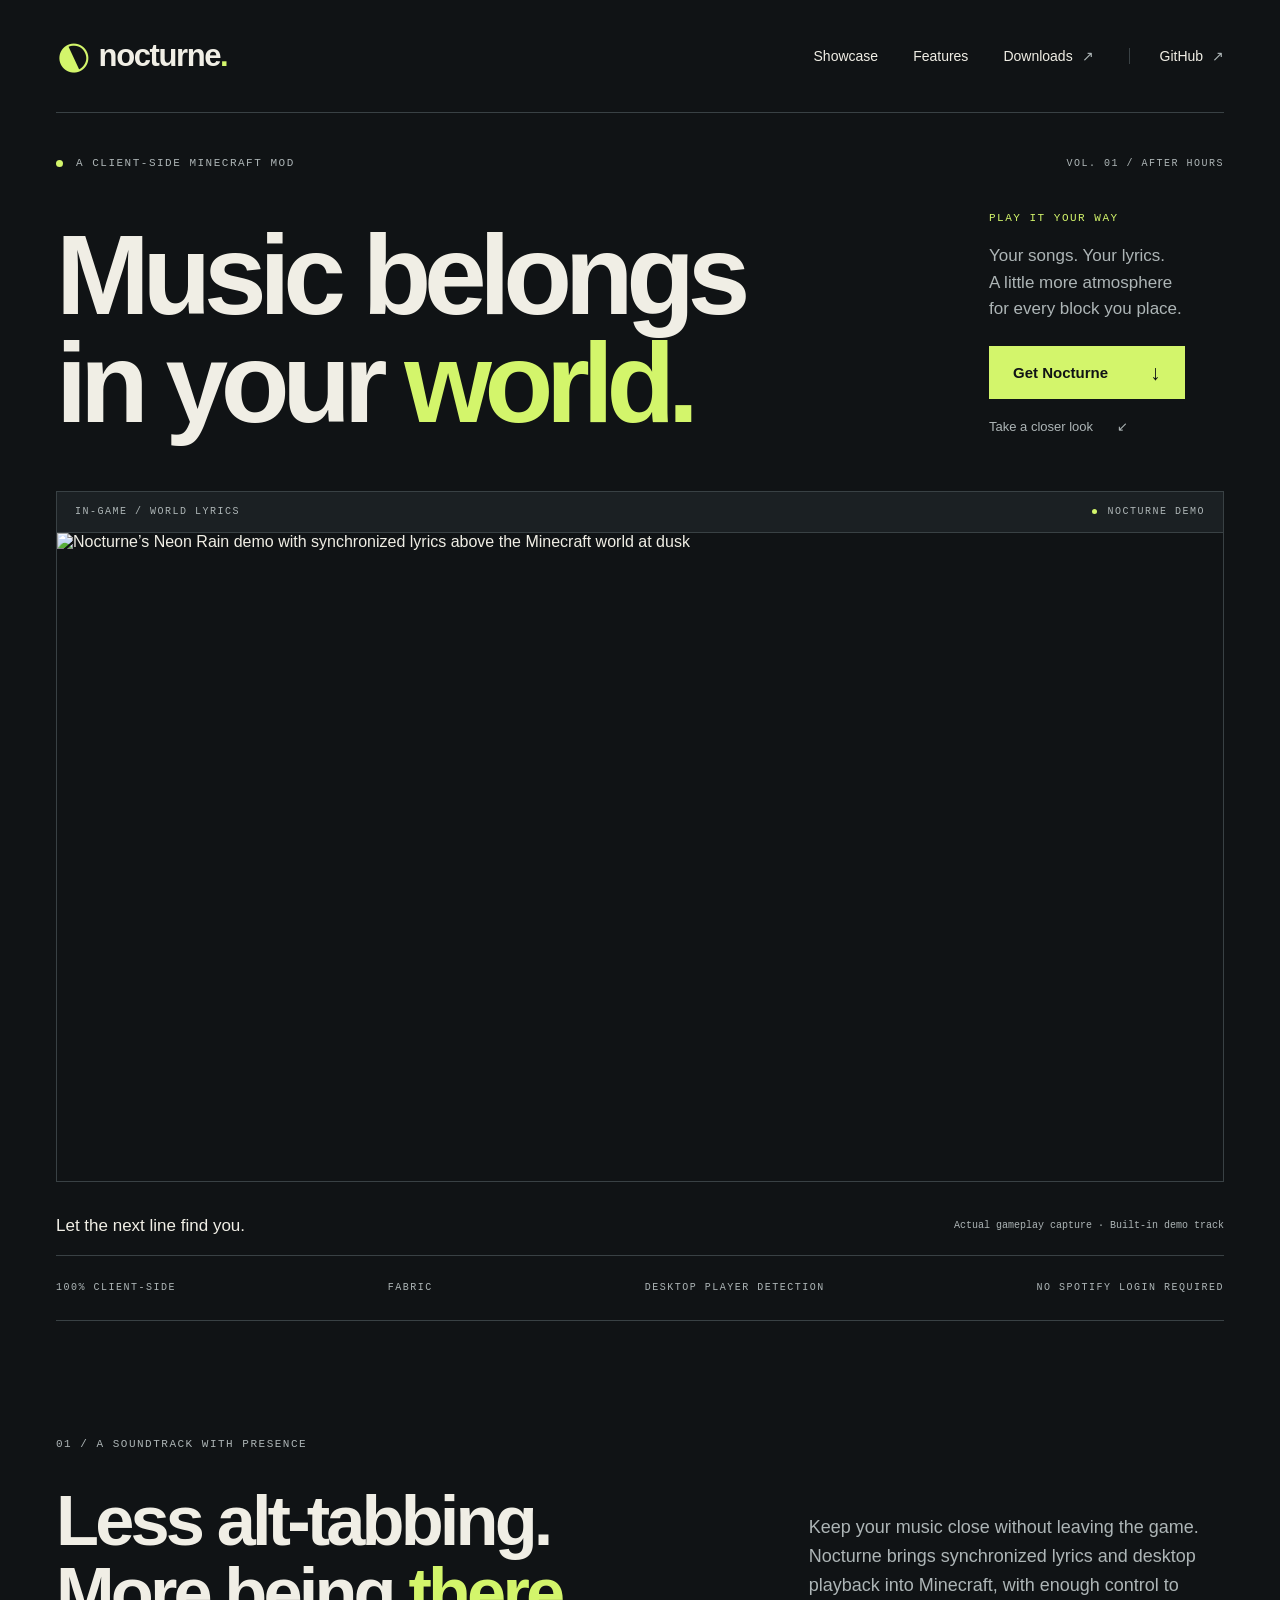
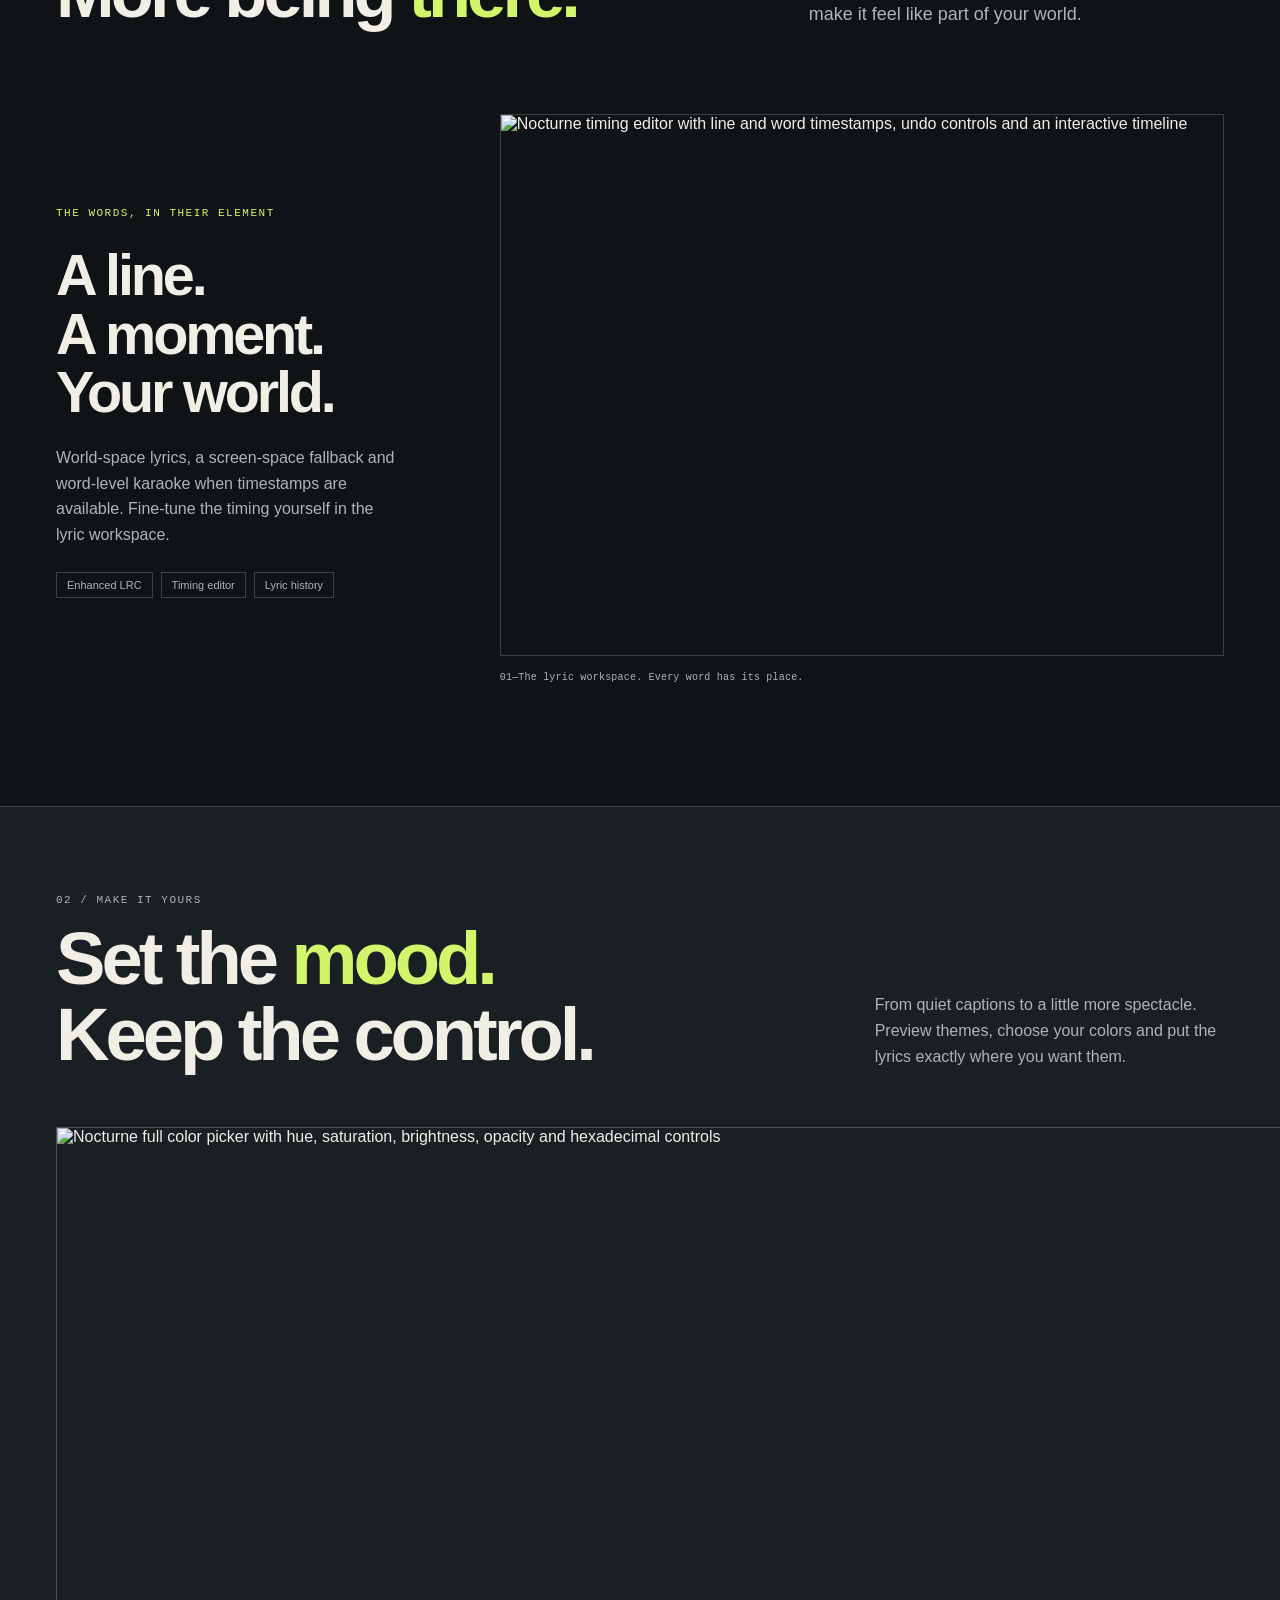
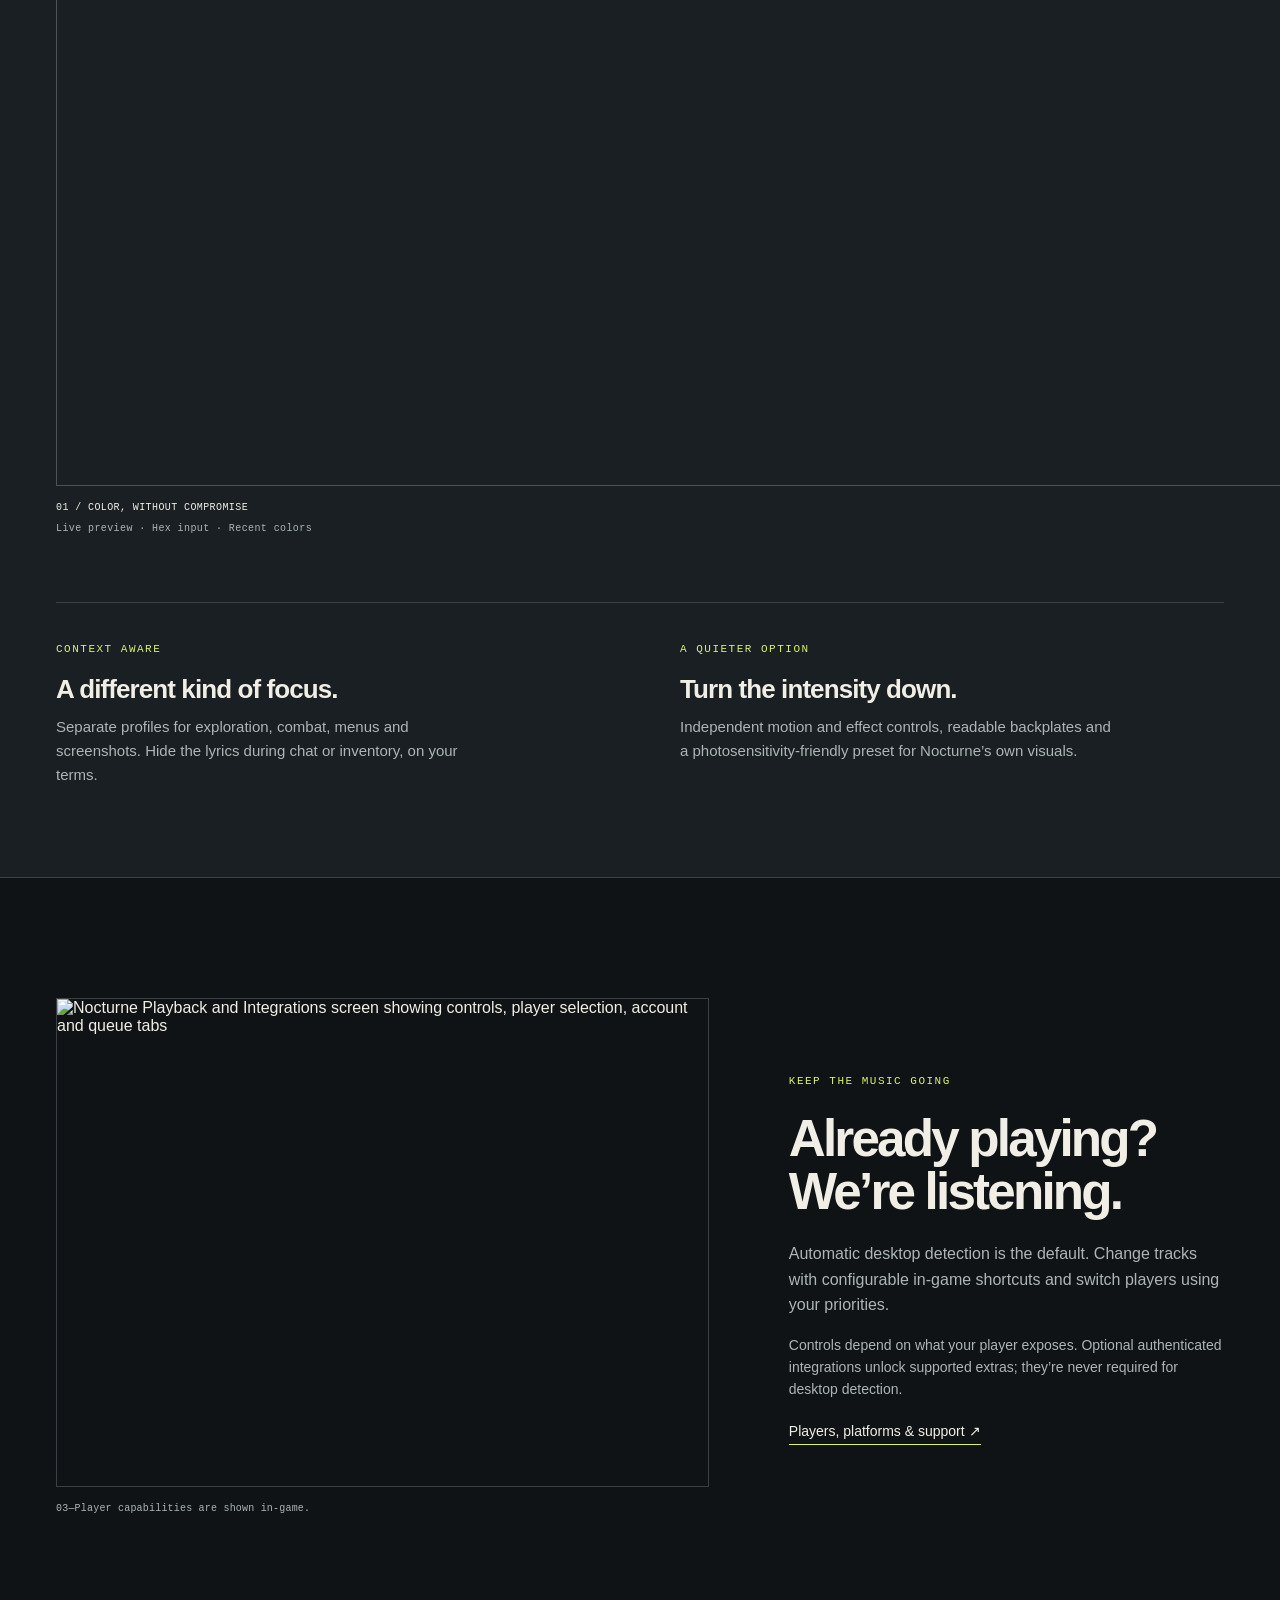
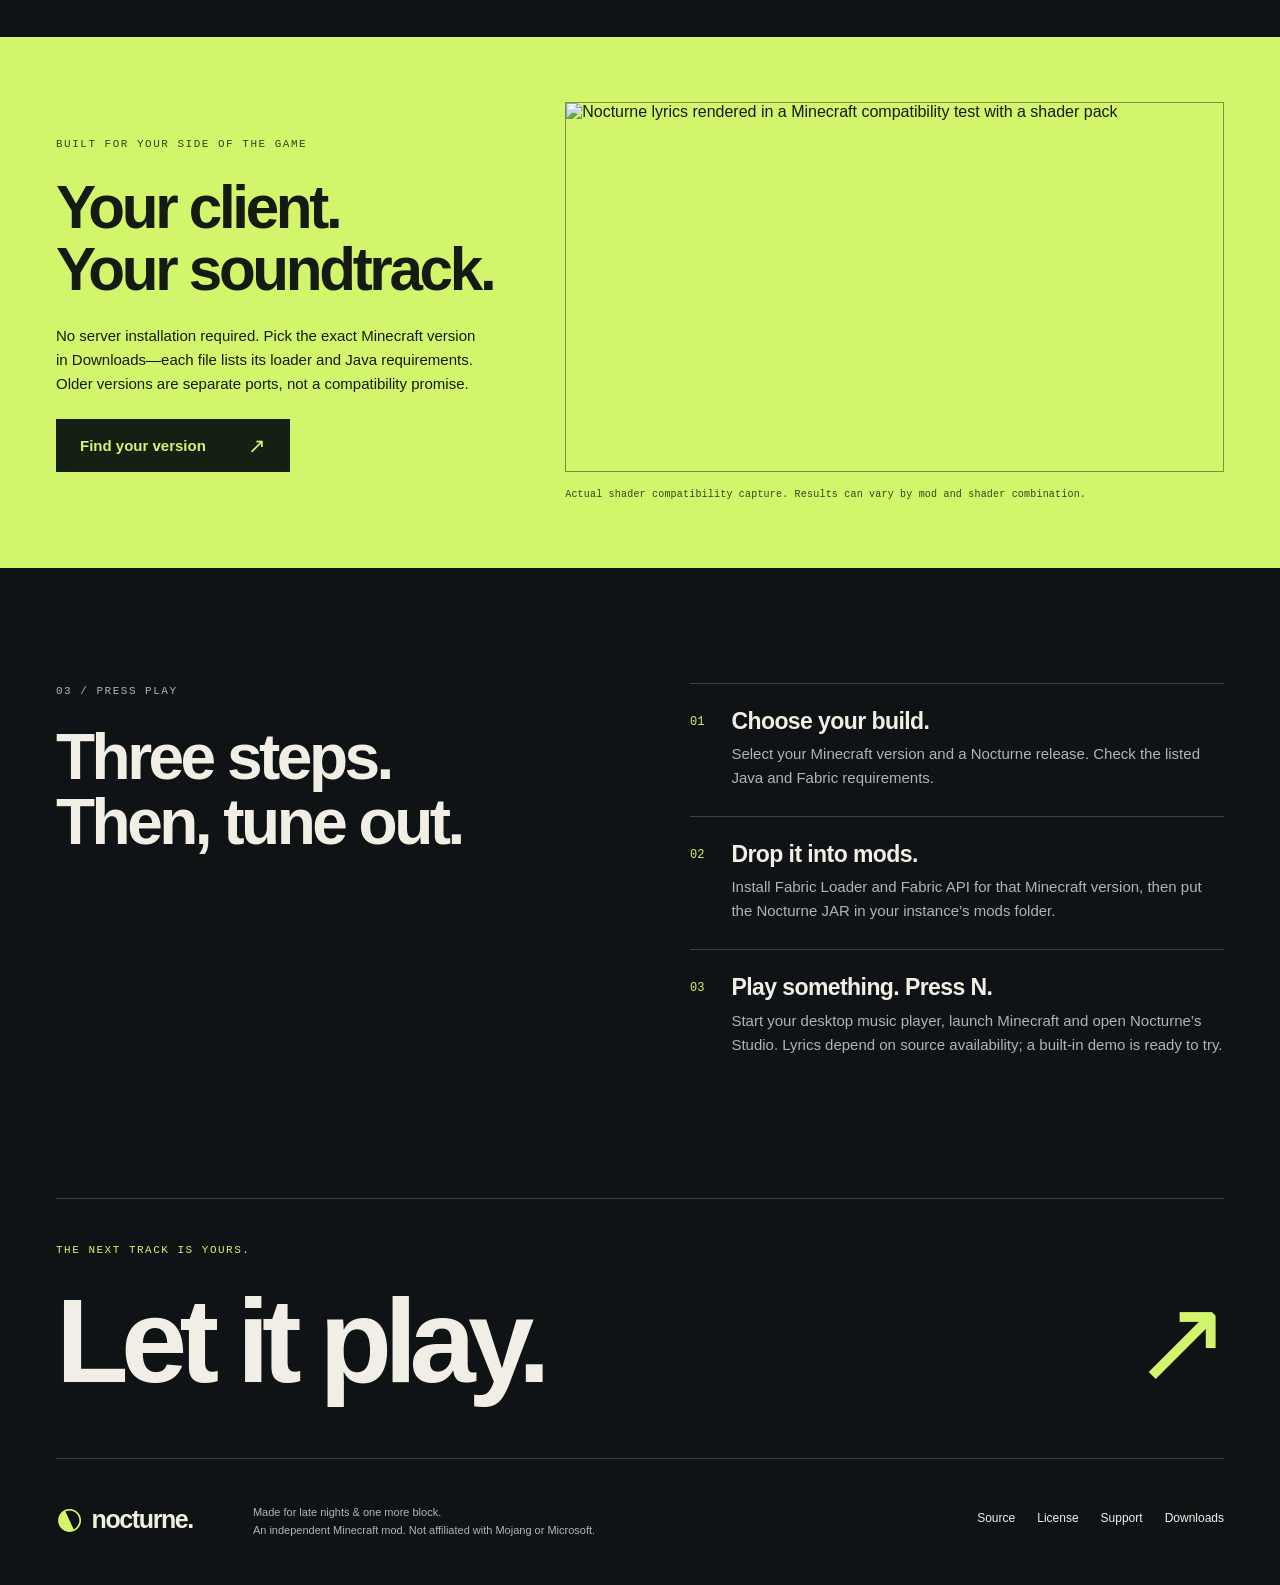
==== site/index.html @ 2da59787 "Add screenshot showcase and verified version downloads on GitHub Pages" ====
<!doctype html>
<html lang="en">
<head>
  <meta charset="utf-8"><meta name="viewport" content="width=device-width, initial-scale=1">
  <title>Nocturne — Music belongs in your world</title>
  <meta name="description" content="Your music, inside Minecraft. Nocturne is a client-side Fabric mod with synchronized lyrics, desktop playback controls and a Studio to make it yours.">
  <meta name="theme-color" content="#101315"><meta property="og:title" content="Nocturne — Music belongs in your world"><meta property="og:description" content="Synchronized lyrics. Desktop playback. Your world, your soundtrack."><meta property="og:type" content="website"><meta property="og:image" content="https://truwty.github.io/nocturne/assets/world.png">
  <link rel="icon" href="assets/icon.png"><link rel="stylesheet" href="style.css">
</head>
<body>
<a class="skip" href="#main">Skip to content</a>
<header class="header wrap">
  <a class="brand" href="./" aria-label="Nocturne home"><span class="brand-mark" aria-hidden="true">◐</span> nocturne<span class="brand-dot">.</span></a>
  <nav aria-label="Main navigation"><a href="#showcase">Showcase</a><a href="#features">Features</a><a href="downloads.html">Downloads <span aria-hidden="true">↗</span></a><a class="source-link" href="https://github.com/Truwty/nocturne">GitHub <span aria-hidden="true">↗</span></a></nav>
</header>
<main id="main">
  <section class="hero wrap" aria-labelledby="hero-title">
    <div class="eyebrow"><span class="status-dot"></span> A CLIENT-SIDE MINECRAFT MOD <span class="index-number">VOL. 01 / AFTER HOURS</span></div>
    <div class="hero-heading"><h1 id="hero-title">Music belongs<br>in your <em>world.</em></h1><div class="hero-aside"><span class="tiny-label">PLAY IT YOUR WAY</span><p>Your songs. Your lyrics. <br>A little more atmosphere<br>for every block you place.</p><a class="button" href="downloads.html">Get Nocturne <span aria-hidden="true">↓</span></a><a class="quiet-link" href="#showcase">Take a closer look <span aria-hidden="true">↙</span></a></div></div>
    <figure class="hero-visual" id="showcase"><div class="image-topline"><span>IN-GAME / WORLD LYRICS</span><span><span class="status-dot"></span> NOCTURNE DEMO</span></div><img src="assets/world.png" width="854" height="478" alt="Nocturne’s Neon Rain demo with synchronized lyrics above the Minecraft world at dusk" fetchpriority="high"><figcaption><span>Let the next line find you.</span><span>Actual gameplay capture · Built-in demo track</span></figcaption></figure>
    <div class="spec-strip"><span>100% CLIENT-SIDE</span><span>FABRIC</span><span>DESKTOP PLAYER DETECTION</span><span>NO SPOTIFY LOGIN REQUIRED</span></div>
  </section>
  <section class="intro wrap" id="features"><p class="eyebrow">01 / A SOUNDTRACK WITH PRESENCE</p><h2>Less alt-tabbing. <br>More being <em>there.</em></h2><p class="intro-copy">Keep your music close without leaving the game. Nocturne brings synchronized lyrics and desktop playback into Minecraft, with enough control to make it feel like part of your world.</p></section>
  <section class="story wrap" aria-labelledby="lyric-title"><div class="story-copy"><span class="tiny-label">THE WORDS, IN THEIR ELEMENT</span><h3 id="lyric-title">A line. <br>A moment. <br>Your world.</h3><p>World-space lyrics, a screen-space fallback and word-level karaoke when timestamps are available. Fine-tune the timing yourself in the lyric workspace.</p><ul class="inline-tags"><li>Enhanced LRC</li><li>Timing editor</li><li>Lyric history</li></ul></div><figure class="story-image"><img src="assets/lyric-workspace.png" width="1280" height="958" loading="lazy" alt="Nocturne timing editor with line and word timestamps, undo controls and an interactive timeline"><figcaption>01—The lyric workspace. Every word has its place.</figcaption></figure></section>
  <section class="custom-section" aria-labelledby="custom-title"><div class="wrap"><div class="section-heading"><p class="eyebrow">02 / MAKE IT YOURS</p><h2 id="custom-title">Set the <em>mood.</em><br>Keep the control.</h2><p>From quiet captions to a little more spectacle. Preview themes, choose your colors and put the lyrics exactly where you want them.</p></div><div class="screenshot-pair"><figure><img src="assets/interface-picker.png" width="1280" height="958" loading="lazy" alt="Nocturne full color picker with hue, saturation, brightness, opacity and hexadecimal controls"><figcaption><span>01 / COLOR, WITHOUT COMPROMISE</span><span>Live preview · Hex input · Recent colors</span></figcaption></figure><figure class="offset-image"><img src="assets/placement-editor.png" width="854" height="478" loading="lazy" alt="Nocturne placement editor inside Minecraft with position and sizing controls"><figcaption><span>02 / FIND YOUR SPACE</span><span>Drag, align and save your layout</span></figcaption></figure></div><div class="detail-row"><article><span class="tiny-label">CONTEXT AWARE</span><h3>A different kind of focus.</h3><p>Separate profiles for exploration, combat, menus and screenshots. Hide the lyrics during chat or inventory, on your terms.</p></article><article><span class="tiny-label">A QUIETER OPTION</span><h3>Turn the intensity down.</h3><p>Independent motion and effect controls, readable backplates and a photosensitivity-friendly preset for Nocturne’s own visuals.</p></article></div></div></section>
  <section class="story playback-story wrap" aria-labelledby="playback-title"><figure class="story-image"><img src="assets/playback.png" width="1280" height="958" loading="lazy" alt="Nocturne Playback and Integrations screen showing controls, player selection, account and queue tabs"><figcaption>03—Player capabilities are shown in-game.</figcaption></figure><div class="story-copy"><span class="tiny-label">KEEP THE MUSIC GOING</span><h3 id="playback-title">Already playing? <br>We’re listening.</h3><p>Automatic desktop detection is the default. Change tracks with configurable in-game shortcuts and switch players using your priorities.</p><p class="muted">Controls depend on what your player exposes. Optional authenticated integrations unlock supported extras; they’re never required for desktop detection.</p><a class="text-link" href="https://github.com/Truwty/nocturne/blob/main/SUPPORT.md">Players, platforms & support <span aria-hidden="true">↗</span></a></div></section>
  <section class="compat wrap" aria-labelledby="compat-title"><div><span class="tiny-label">BUILT FOR YOUR SIDE OF THE GAME</span><h2 id="compat-title">Your client. <br>Your soundtrack.</h2><p>No server installation required. Pick the exact Minecraft version in Downloads—each file lists its loader and Java requirements. Older versions are separate ports, not a compatibility promise.</p><a class="button button-light" href="downloads.html">Find your version <span aria-hidden="true">↗</span></a></div><figure><img src="assets/compatibility-shaders.png" width="854" height="478" loading="lazy" alt="Nocturne lyrics rendered in a Minecraft compatibility test with a shader pack"><figcaption>Actual shader compatibility capture. Results can vary by mod and shader combination.</figcaption></figure></section>
  <section class="install wrap" aria-labelledby="install-title"><div class="install-heading"><span class="eyebrow">03 / PRESS PLAY</span><h2 id="install-title">Three steps. <br>Then, tune out.</h2></div><ol><li><span>01</span><div><h3>Choose your build.</h3><p>Select your Minecraft version and a Nocturne release. Check the listed Java and Fabric requirements.</p></div></li><li><span>02</span><div><h3>Drop it into mods.</h3><p>Install Fabric Loader and Fabric API for that Minecraft version, then put the Nocturne JAR in your instance’s mods folder.</p></div></li><li><span>03</span><div><h3>Play something. Press N.</h3><p>Start your desktop music player, launch Minecraft and open Nocturne’s Studio. Lyrics depend on source availability; a built-in demo is ready to try.</p></div></li></ol></section>
  <section class="closing wrap"><span class="tiny-label">THE NEXT TRACK IS YOURS.</span><a href="downloads.html">Let it play. <span aria-hidden="true">↗</span></a></section>
</main>
<footer class="footer wrap"><a class="brand" href="./"><span class="brand-mark" aria-hidden="true">◐</span> nocturne.</a><p>Made for late nights & one more block. <br>An independent Minecraft mod. Not affiliated with Mojang or Microsoft.</p><nav aria-label="Footer"><a href="https://github.com/Truwty/nocturne">Source</a><a href="https://github.com/Truwty/nocturne/blob/main/LICENSE">License</a><a href="https://github.com/Truwty/nocturne/blob/main/SUPPORT.md">Support</a><a href="downloads.html">Downloads</a></nav></footer>
</body></html>
---- site/style.css ----
@font-face{font-family:Hanken;src:url('assets/smooth.ttf') format('truetype');font-weight:400 500;font-display:swap}@font-face{font-family:Hanken;src:url('assets/smooth_bold.ttf') format('truetype');font-weight:600 900;font-display:swap}
:root{--ink:#101315;--surface:#1b2023;--cream:#f0eee5;--muted:#adb5b6;--line:#394144;--lime:#d3f56b;--blue:#a7baff;font-family:Hanken,'Segoe UI',sans-serif;color:var(--cream);background:var(--ink);font-synthesis:none;color-scheme:dark;scroll-behavior:smooth}*{box-sizing:border-box}body{margin:0}a{color:inherit;text-decoration:none}button,input,select{font:inherit}a,button,select,input,summary{touch-action:manipulation}a:focus-visible,button:focus-visible,select:focus-visible,input:focus-visible,summary:focus-visible{outline:3px solid var(--lime);outline-offset:5px}a:hover{color:var(--lime)}img{display:block;max-width:100%;height:auto}figure{margin:0}p{font-size:18px;line-height:1.6}h1,h2,h3,p{margin-top:0}h1,h2,h3{font-weight:700;line-height:1.02;letter-spacing:-.055em}em{font-style:normal;color:var(--lime)}.wrap{max-width:1440px;width:calc(100% - 112px);margin-inline:auto}.header{min-height:113px;display:flex;align-items:center;justify-content:space-between;border-bottom:1px solid var(--line);gap:28px}.brand{font-size:31px;font-weight:700;letter-spacing:-1.4px;display:inline-flex;align-items:center;gap:11px;white-space:nowrap}.brand-mark{color:var(--lime);font-size:38px;font-weight:400;line-height:1;transform:rotate(-25deg)}.brand-dot{color:var(--lime);margin-left:-11px}.header nav{display:flex;align-items:center;gap:35px;font-size:14px}.header nav span{margin-left:5px;color:var(--muted)}.header nav [aria-current]{color:var(--lime)}.source-link{padding-left:30px;border-left:1px solid var(--line)}.eyebrow,.tiny-label,.image-topline,.spec-strip,figcaption,.mini-badge,.release-badge{font-family:Consolas,'Courier New',monospace;font-size:11px;font-weight:400;line-height:1.6;letter-spacing:1.5px}.eyebrow{color:var(--muted);display:flex;align-items:center;gap:10px}.status-dot{display:inline-block;flex:none;width:7px;height:7px;border-radius:50%;background:var(--lime);margin-right:3px}.index-number{margin-left:auto;font-size:10px}.hero{padding-top:42px}.hero-heading{display:flex;align-items:flex-end;justify-content:space-between;gap:32px;margin:34px 0 54px}.hero h1{font-size:clamp(76px,8.8vw,136px);margin:0;letter-spacing:-.065em;line-height:.96}.hero-aside{min-width:235px;padding-bottom:3px}.tiny-label{color:var(--lime)}.hero-aside p{font-size:17px;line-height:1.55;color:var(--muted);margin:16px 0 24px}.button{display:inline-flex;align-items:center;justify-content:space-between;gap:42px;min-height:53px;padding:15px 23px;background:var(--lime);color:var(--ink);font-size:15px;font-weight:700;border:1px solid var(--lime);transition:background .18s,transform .18s}.button:hover{color:var(--ink);background:#e1ff91;transform:translateY(-2px)}.button:active{transform:translateY(0)}.button span{font-size:21px;line-height:1}.quiet-link{display:block;font-size:13px;margin-top:20px;color:var(--muted)}.quiet-link span{margin-left:20px}.hero-visual{scroll-margin-top:25px}.image-topline{display:flex;align-items:center;justify-content:space-between;padding:12px 18px;border:1px solid var(--line);border-bottom:0;color:var(--muted);background:var(--surface);font-size:10px}.image-topline .status-dot{height:5px;width:5px}.hero-visual img{width:100%;max-height:650px;object-fit:cover;object-position:50% 38%;border:1px solid var(--line);image-rendering:auto}.hero-visual figcaption{display:flex;justify-content:space-between;align-items:center;gap:18px;letter-spacing:0;padding:16px 0;color:var(--muted)}.hero-visual figcaption span:first-child{font-family:Hanken,sans-serif;font-size:17px;color:var(--cream)}.spec-strip{border-block:1px solid var(--line);display:flex;justify-content:space-between;gap:20px;padding:24px 0;color:var(--muted);font-size:10px}.intro{padding-block:115px 85px;display:grid;grid-template-columns:1.1fr .7fr;gap:20px 100px}.intro .eyebrow{grid-column:1/-1}.intro h2{font-size:clamp(48px,5.5vw,76px);margin-bottom:0}.intro-copy{color:var(--muted);align-self:end;max-width:400px;margin:0}.story{display:grid;grid-template-columns:.65fr 1.35fr;gap:95px;align-items:center;margin-bottom:120px}.story-copy h3{font-size:clamp(38px,4.5vw,60px);margin:23px 0}.story-copy p{font-size:16px;color:var(--muted)}.story-image img{width:100%;border:1px solid var(--line)}figcaption{letter-spacing:.2px;font-size:10px;color:var(--muted);margin-top:14px}.inline-tags{display:flex;flex-wrap:wrap;gap:8px;list-style:none;padding:0;margin:24px 0 0}.inline-tags li{font-size:11px;border:1px solid var(--line);padding:6px 10px;color:var(--muted)}.custom-section{background:#191f22;padding:85px 0 90px;border-block:1px solid var(--line)}.section-heading{display:grid;grid-template-columns:1.2fr .6fr;column-gap:120px;align-items:end}.section-heading .eyebrow{grid-column:1/-1}.section-heading h2{font-size:clamp(48px,5.8vw,80px);margin-bottom:0}.section-heading>p:last-child{color:var(--muted);font-size:16px;margin-bottom:3px}.screenshot-pair{display:grid;grid-template-columns:1.15fr .85fr;gap:32px;margin-top:55px;align-items:start}.screenshot-pair img{border:1px solid #4a5357}.screenshot-pair .offset-image{margin-top:105px}.screenshot-pair figcaption{display:flex;flex-direction:column;gap:5px;letter-spacing:.4px}.screenshot-pair figcaption span:first-child{color:var(--cream);font-size:10px}.detail-row{margin-top:65px;padding-top:35px;border-top:1px solid var(--line);display:grid;grid-template-columns:1fr 1fr;gap:80px}.detail-row h3{font-size:26px;letter-spacing:-.035em;margin:18px 0 12px}.detail-row p{font-size:15px;color:var(--muted);max-width:440px;margin-bottom:0}.playback-story{padding-top:120px;grid-template-columns:1.2fr .8fr;gap:80px}.playback-story h3{font-size:clamp(36px,4vw,56px)}.text-link{display:inline-block;font-size:14px;border-bottom:1px solid var(--lime);padding-bottom:5px;margin-top:8px}.muted{color:var(--muted)}.story-copy p.muted{font-size:14px}.compat{display:grid;grid-template-columns:.8fr 1.2fr;gap:70px;align-items:center;background:#d3f56b;color:#151b12;width:100%;max-width:none;padding:65px max(56px,calc((100vw - 1328px)/2))}.compat .tiny-label{color:#35441e}.compat h2{font-size:clamp(42px,4.7vw,66px);margin:24px 0}.compat p{font-size:15px;max-width:430px}.button-light{background:#152015;border-color:#152015;color:var(--lime);margin-top:8px}.button-light:hover{background:#253a20;color:var(--cream)}.compat figure{min-width:0}.compat img{border:1px solid #7b9046;width:100%}.compat figcaption{color:#35441e;line-height:1.7}.install{display:grid;grid-template-columns:1fr 1fr;gap:100px;padding-block:115px}.install h2{font-size:clamp(46px,5vw,68px);margin-top:25px}.install ol{list-style:none;padding:0;margin:0}.install li{display:flex;gap:27px;border-top:1px solid var(--line);padding:26px 0}.install li>span{font:12px Consolas,monospace;color:var(--lime);padding-top:5px}.install h3{font-size:23px;letter-spacing:-.025em;margin-bottom:9px}.install li p{font-size:15px;color:var(--muted);margin-bottom:0}.closing{border-block:1px solid var(--line);padding-block:40px 46px}.closing>a{display:flex;justify-content:space-between;align-items:center;font-size:clamp(58px,9.3vw,130px);font-weight:700;letter-spacing:-.065em;line-height:1.2;margin-top:10px}.closing>a span{color:var(--lime);font-weight:400}.footer{padding-block:45px;display:flex;align-items:flex-start;gap:60px}.footer .brand{font-size:25px}.footer .brand-mark{font-size:30px}.footer p{font-size:11px;color:var(--muted);margin:0}.footer nav{display:flex;flex-wrap:wrap;gap:22px;font-size:12px;margin-left:auto;padding-top:7px}.skip{position:fixed;left:20px;top:-100px;z-index:10;padding:15px;background:var(--lime);color:var(--ink)}.skip:focus{top:15px}
.download-main{padding-top:52px}.download-heading{display:flex;align-items:flex-end;justify-content:space-between;gap:65px;margin:36px 0 58px}.download-heading h1{font-size:clamp(68px,7.7vw,110px);margin:0}.download-heading>p{max-width:315px;color:var(--muted);font-size:17px;margin-bottom:3px}.download-workspace{display:grid;grid-template-columns:.85fr 1.15fr;border:1px solid var(--line);background:var(--surface);min-height:515px}.download-filters{padding:36px;border-right:1px solid var(--line)}.filter-heading{display:flex;justify-content:space-between;align-items:center;margin-bottom:42px}.file-icon{font-size:25px;color:var(--lime)}.download-filters>label:not(.checkbox-label){display:block;font-size:14px;margin:24px 0 10px}.download-filters select{width:100%;border:1px solid #626d72;background:#111719;color:var(--cream);padding:14px 36px 14px 14px;border-radius:0;font-size:15px;min-height:50px;cursor:pointer}.download-filters select:disabled{opacity:.6;cursor:wait}.checkbox-label{display:flex;align-items:center;gap:9px;font-size:13px;margin-top:25px;cursor:pointer}.checkbox-label input{accent-color:var(--lime);width:17px;height:17px;margin:0}.mini-badge{font-size:9px;letter-spacing:.8px;padding:1px 5px;background:#303c24;color:var(--lime)}.filter-note,.catalog-note{font-size:12px;color:var(--muted);line-height:1.6}.catalog-note{margin-top:26px;font-family:Consolas,monospace;font-size:10px}.download-result{padding:36px 42px;min-width:0}.result-topline{display:flex;justify-content:space-between;align-items:center;gap:12px}.release-badge{font-size:10px;letter-spacing:1px;background:#303c24;color:var(--lime);padding:5px 8px}.download-result h2{font-size:54px;margin:36px 0 10px;overflow-wrap:anywhere}.download-result .muted{font-size:12px}.requirements{display:grid;grid-template-columns:1fr 1fr;gap:22px 25px;margin:30px 0}.requirements div{border-top:1px solid var(--line);padding-top:10px;min-width:0}.requirements dt{font-size:11px;color:var(--muted);margin-bottom:7px}.requirements dd{font-size:16px;margin:0;overflow-wrap:anywhere}.download-button{width:100%}.asset-name{font:11px/1.6 Consolas,monospace;color:var(--muted);overflow-wrap:anywhere;margin:10px 0 14px}.download-result .text-link{font-size:13px}.checksum{border-top:1px solid var(--line);margin-top:26px;padding-top:18px;font-size:12px;color:var(--muted)}summary{cursor:pointer}.checksum p{font-size:11px}.checksum code{display:block;overflow-wrap:anywhere;color:var(--cream);font-size:11px;line-height:1.7}.fallback-link{font-size:12px;color:var(--muted);line-height:1.6;margin:30px 0 0}.fallback-link a,.notice a,.source-note a{border-bottom:1px solid #88928a;color:var(--cream)}#download-status{font-size:16px;line-height:1.7;max-width:410px}.download-notes{display:grid;grid-template-columns:1fr 1fr;gap:100px;padding-block:75px 95px}.download-notes h2{font-size:34px;margin:20px 0}.download-notes p,.download-notes ol{font-size:15px;color:var(--muted);line-height:1.8}.download-notes ol{padding-left:20px}.download-notes li{padding-left:6px;margin-bottom:7px}.download-notes .source-note{font-size:12px;margin-top:25px}.notice{padding:25px;border:1px solid var(--line);margin-top:25px}.notice h2{font-size:24px}.notice p{font-size:15px}.download-main+.footer{border-top:1px solid var(--line)}[hidden]{display:none!important}kbd{border:1px solid #687277;padding:1px 5px;font-size:12px}
@media(min-width:900px) and (prefers-reduced-motion:no-preference){.hero-heading{animation:enter .65s ease-out both}.hero-visual{animation:enter .85s .12s ease-out both}@keyframes enter{from{transform:translateY(18px)}to{transform:translateY(0)}}}
@media(max-width:1050px){.wrap{width:calc(100% - 64px)}.hero h1{font-size:9vw}.hero-aside{min-width:205px}.hero-aside p{font-size:15px}.hero-aside .button{gap:24px}.story,.playback-story{gap:40px}.intro{column-gap:55px}.section-heading{column-gap:60px}.compat{padding-inline:32px;gap:40px}.install{gap:60px}.footer{gap:30px}.download-filters{padding:28px}.download-result{padding:28px}.download-result h2{font-size:42px}.download-notes{gap:60px}}
@media(max-width:700px){.wrap{width:calc(100% - 40px)}.header{min-height:90px;align-items:center;gap:20px}.brand{font-size:25px}.brand-mark{font-size:31px}.header nav{gap:19px;font-size:12px}.header nav a:first-child,.source-link{display:none}.hero{padding-top:28px}.eyebrow{font-size:9px;letter-spacing:1.1px}.index-number{display:none}.hero-heading{display:block;margin:32px 0}.hero h1{font-size:clamp(58px,11.2vw,80px)}.hero-aside{display:grid;grid-template-columns:1fr 1fr;gap:10px 18px;margin-top:30px;align-items:center}.hero-aside>.tiny-label{display:none}.hero-aside p{font-size:14px;margin:0;grid-row:1/3;line-height:1.5}.hero-aside .button{padding:12px 15px;min-height:46px;font-size:13px;gap:12px}.quiet-link{font-size:11px;margin:2px 0}.quiet-link span{margin-left:9px}.image-topline{padding:9px;font-size:8px;letter-spacing:.7px}.hero-visual img{min-height:245px;object-fit:cover;object-position:42% 45%}.hero-visual figcaption{align-items:flex-start;flex-direction:column;gap:4px;padding:10px 0}.hero-visual figcaption span:first-child{font-size:14px}.hero-visual figcaption span:last-child{font-size:9px}.spec-strip{display:grid;grid-template-columns:1fr 1fr;gap:14px 12px;padding-block:20px;font-size:8px;letter-spacing:.8px}.intro{display:block;padding:70px 0 35px}.intro h2{font-size:48px;margin:24px 0}.intro-copy{font-size:16px;max-width:100%}.story,.playback-story{display:flex;flex-direction:column;align-items:stretch;gap:28px;margin-bottom:65px}.story-copy h3{font-size:41px;margin:17px 0}.story-copy h3 br{display:none}.story-copy p{font-size:15px}.inline-tags{margin-top:16px}.story-image figcaption{font-size:9px}.custom-section{padding:55px 0}.section-heading{display:block}.section-heading h2{font-size:48px;margin:22px 0}.section-heading>p:last-child{font-size:15px}.screenshot-pair{grid-template-columns:1fr;gap:28px;margin-top:30px}.screenshot-pair .offset-image{margin-top:0}.detail-row{gap:27px;grid-template-columns:1fr;margin-top:40px;padding-top:27px}.detail-row h3{margin:12px 0}.detail-row p{font-size:14px}.playback-story{padding-top:65px}.playback-story .story-image{order:2}.compat{display:flex;flex-direction:column;padding:45px 20px;gap:28px;width:100%}.compat h2{font-size:46px}.compat p{font-size:15px}.install{display:block;padding-block:65px 40px}.install h2{font-size:46px;margin-bottom:32px}.install li{gap:22px;padding-block:22px}.install li p{font-size:14px}.closing{padding-block:28px}.closing>a{font-size:61px}.closing .tiny-label{font-size:10px}.footer{display:grid;grid-template-columns:1fr;gap:20px;padding-block:30px}.footer nav{margin-left:0;padding-top:0;gap:25px}.footer p{font-size:11px}.download-main{padding-top:30px}.download-heading{display:block;margin:28px 0 34px}.download-heading h1{font-size:58px}.download-heading>p{font-size:15px;margin:24px 0 0;max-width:100%}.download-workspace{grid-template-columns:1fr}.download-filters{padding:24px;border-right:0;border-bottom:1px solid var(--line)}.filter-heading{margin-bottom:26px}.download-result{padding:27px 24px}.download-result h2{font-size:40px;margin-top:27px}.requirements{gap:22px}.result-topline{gap:7px}.result-topline .tiny-label{font-size:9px;letter-spacing:1px}.download-notes{display:block;padding-block:50px}.download-notes article+article{margin-top:40px}.download-notes h2{font-size:30px}.download-notes p,.download-notes ol{font-size:14px}}
@media(prefers-reduced-motion:reduce){:root{scroll-behavior:auto}*,*::before,*::after{animation:none!important;transition:none!important}}
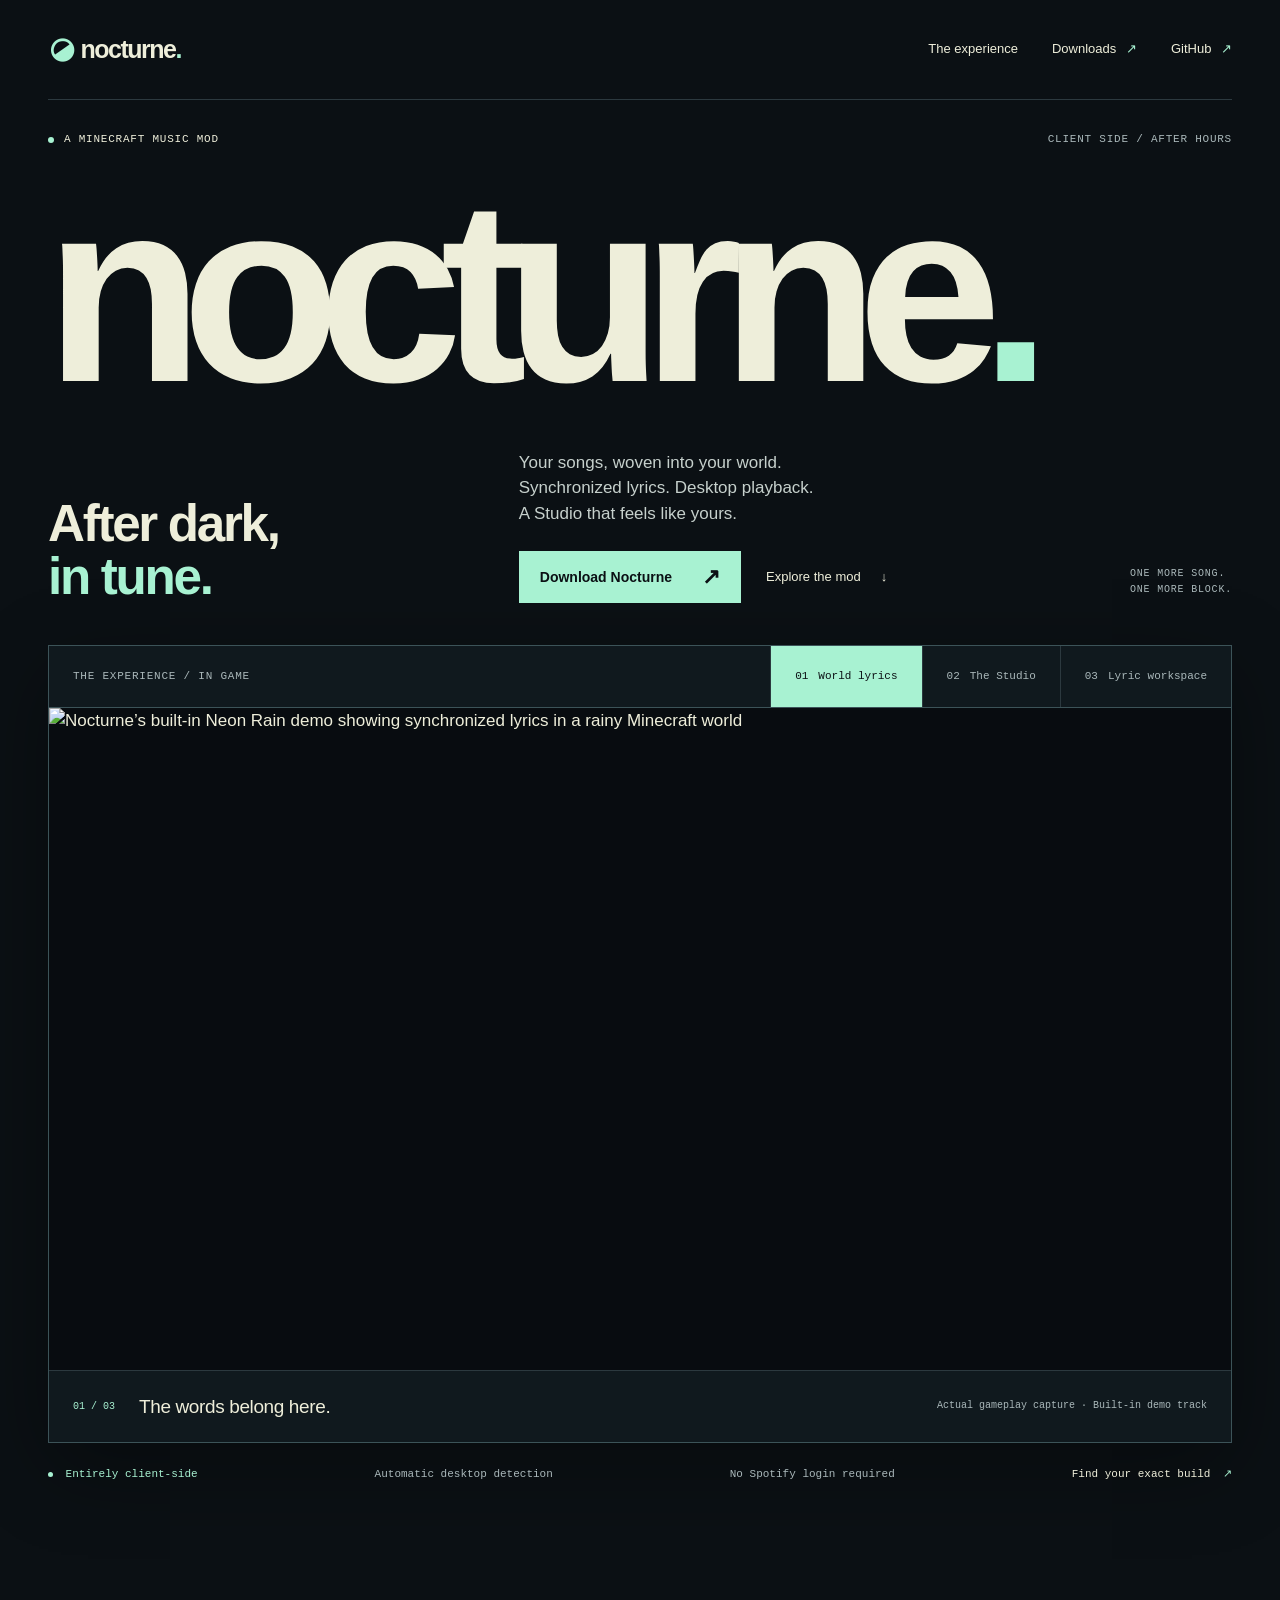
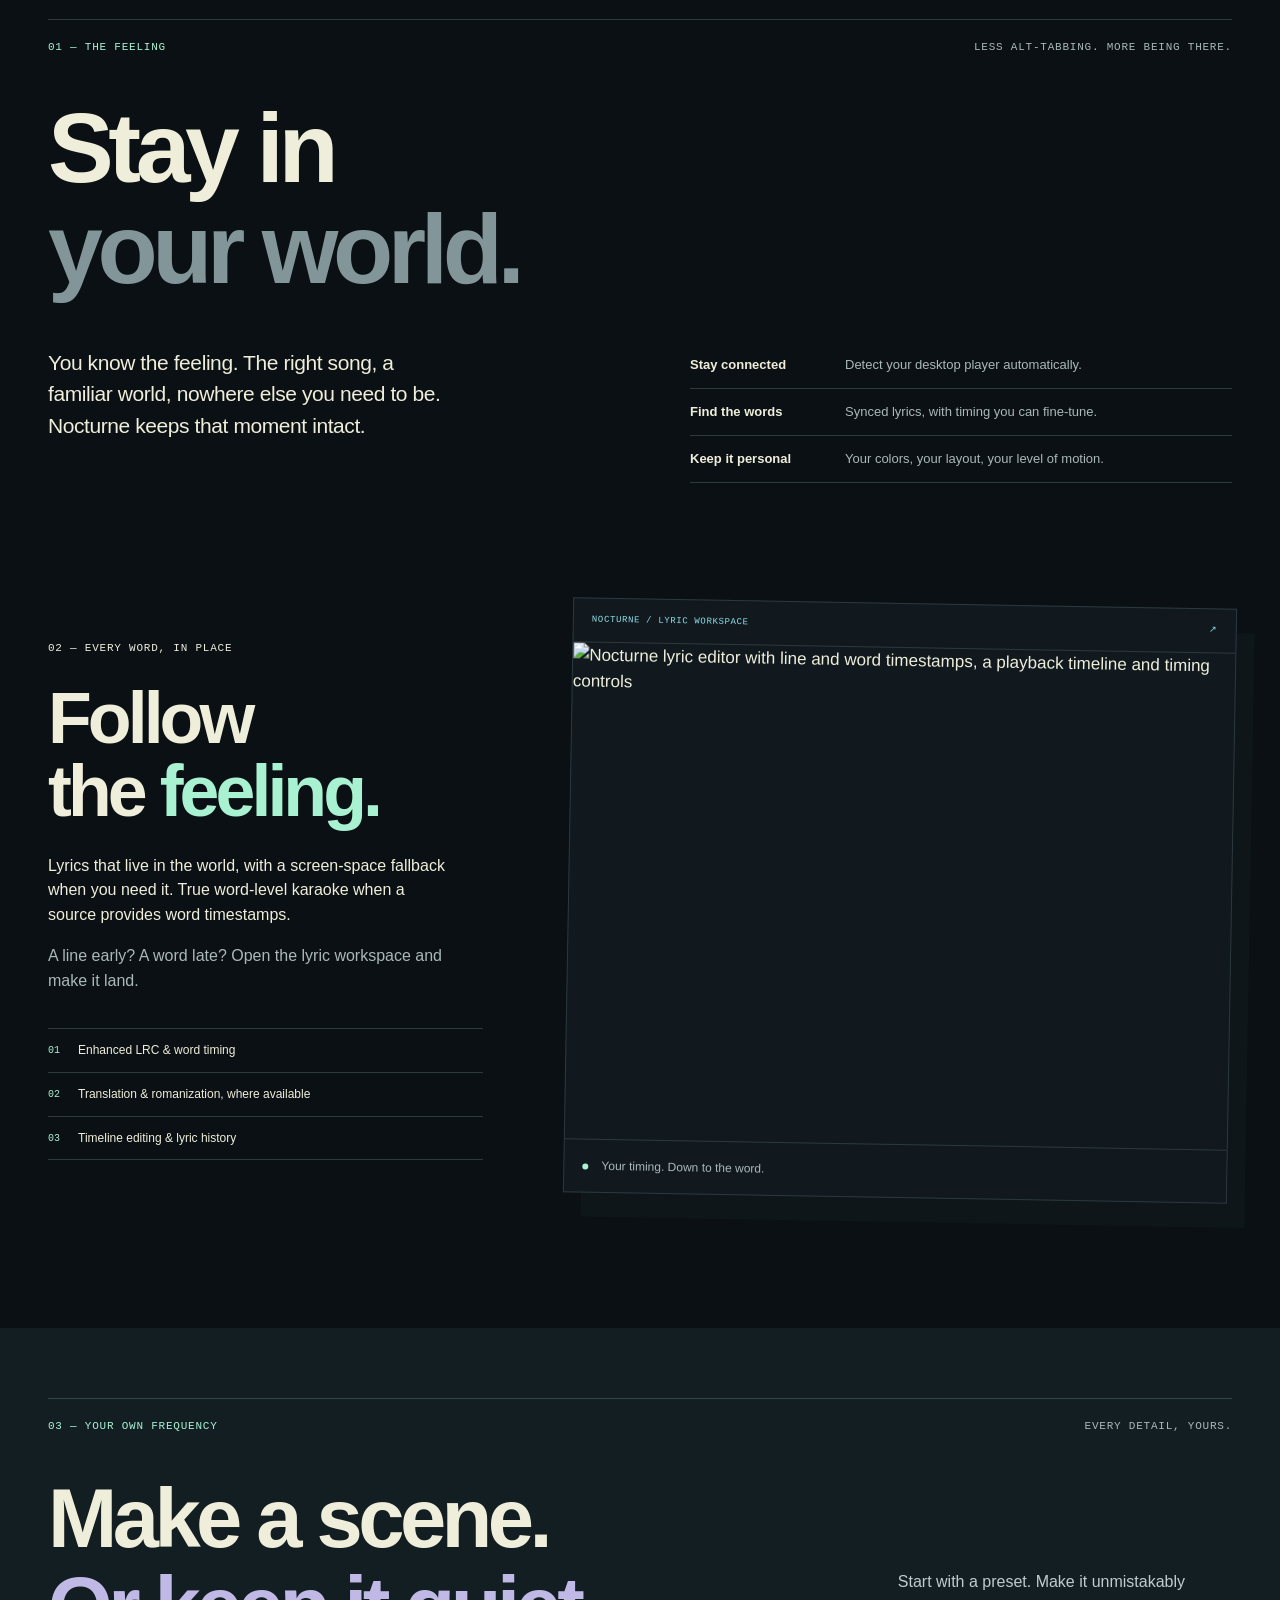
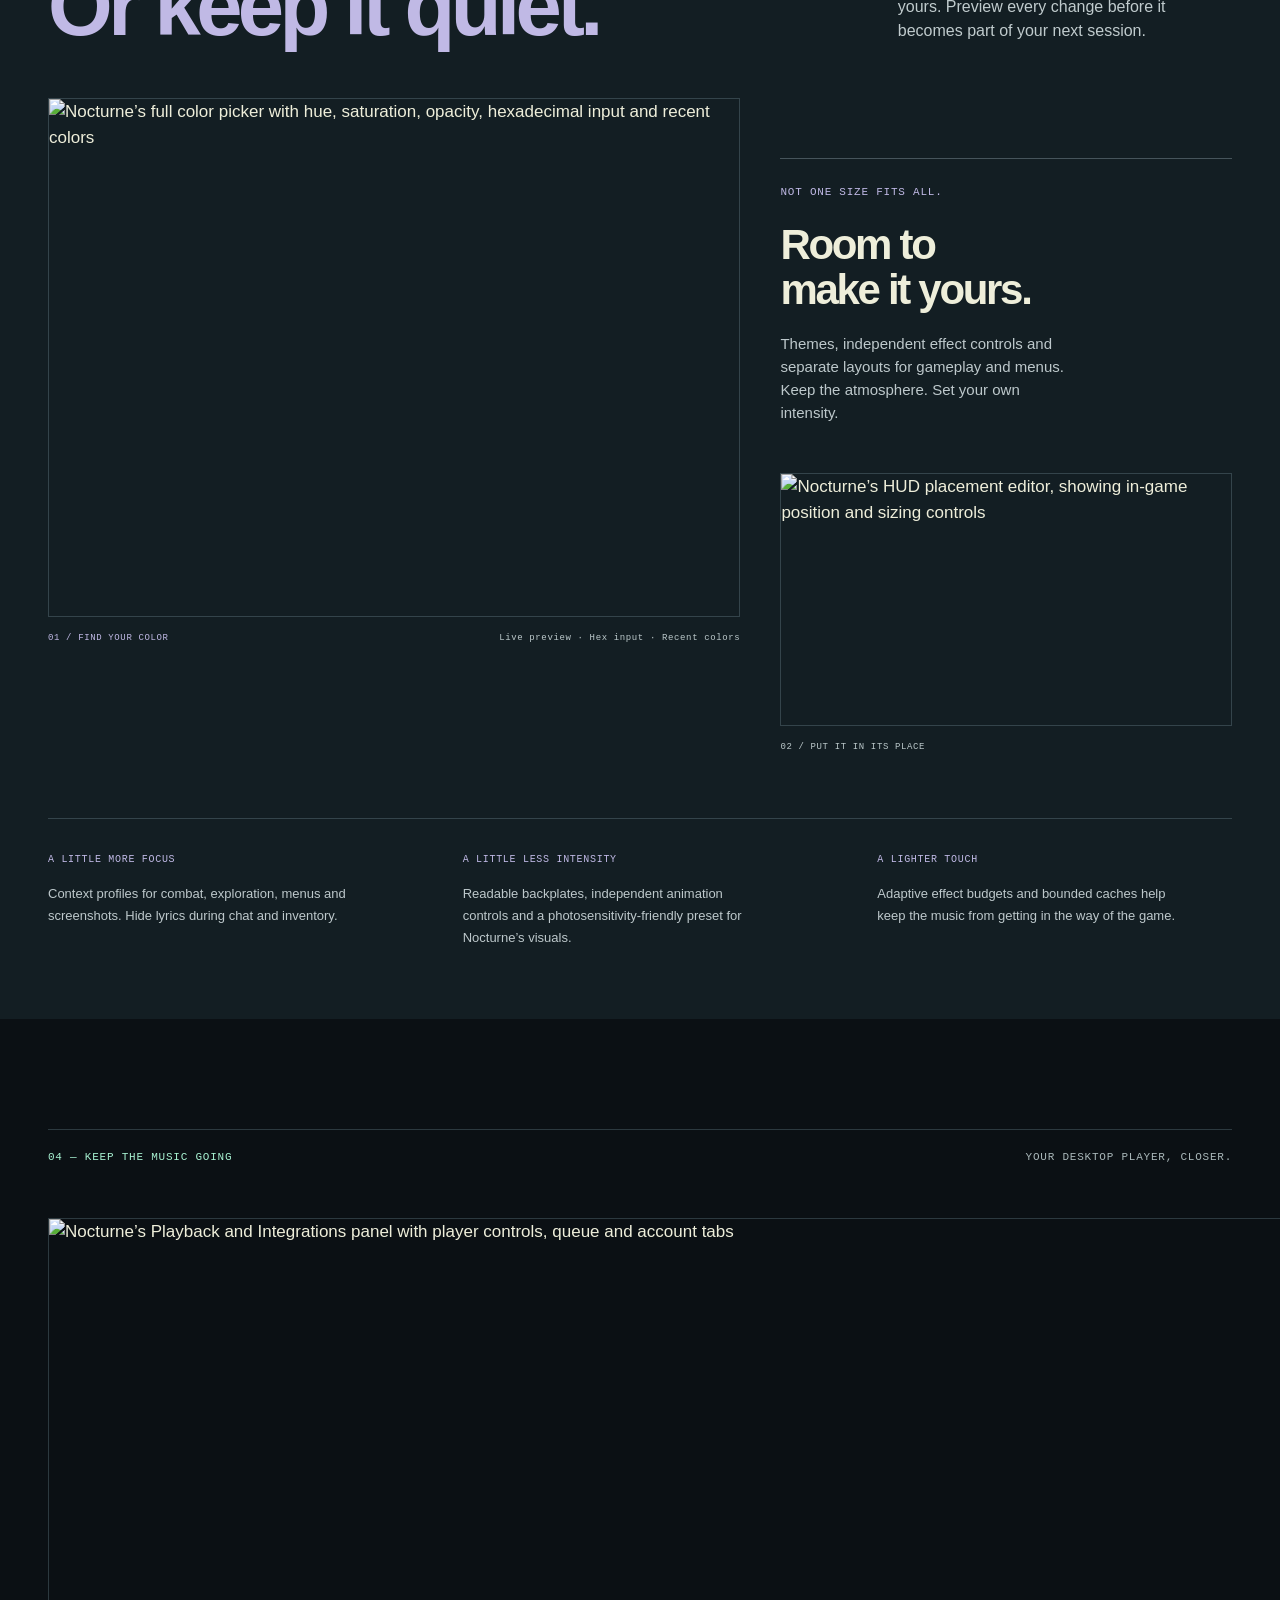
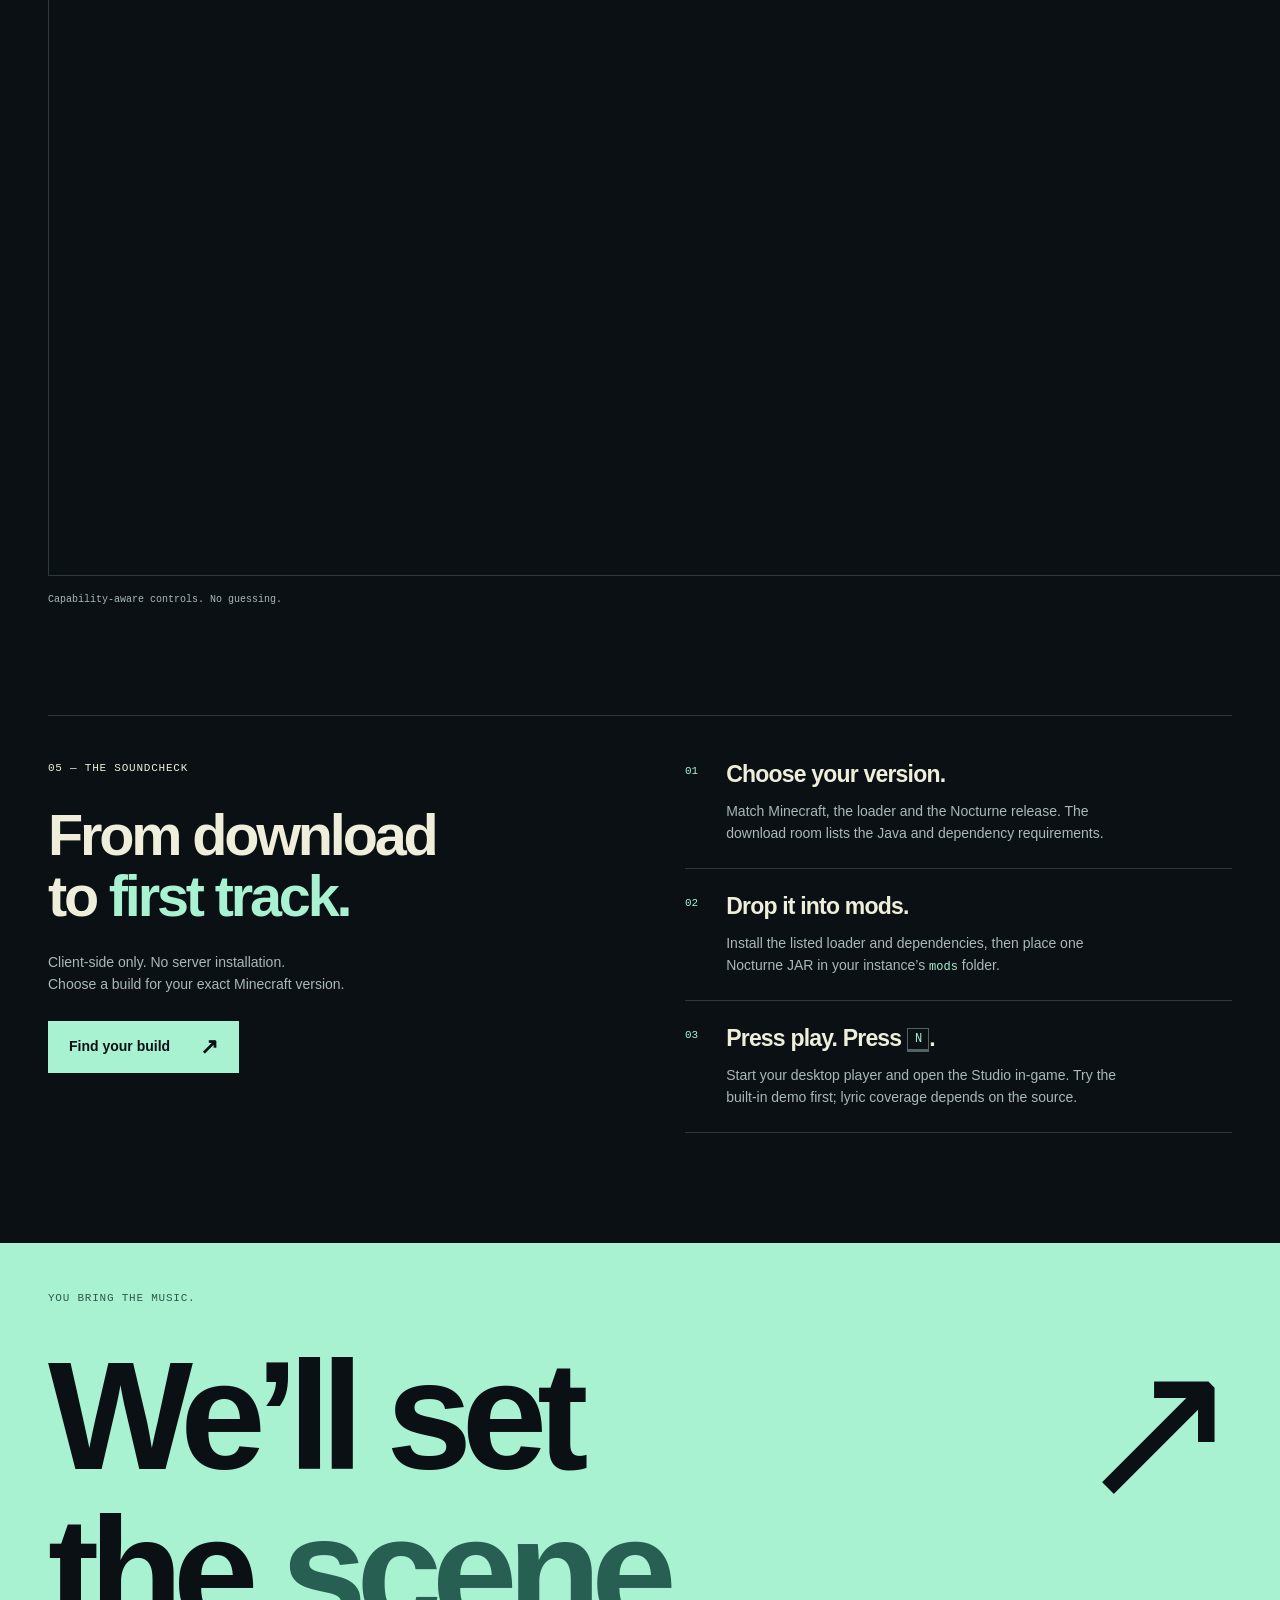
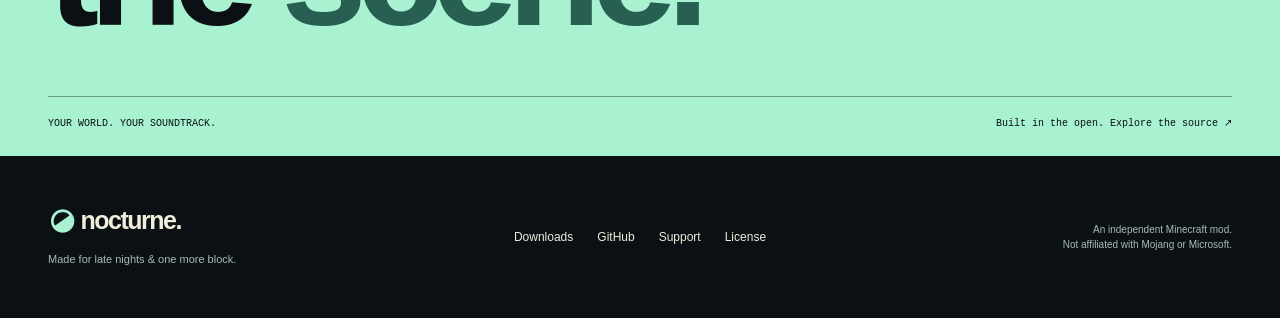
==== commit a3331944: "Redesign Nocturne website and repository presentation" ====
--- a/site/index.html
+++ b/site/index.html
@@ -1,32 +1,30 @@
 <!doctype html>
 <html lang="en">
 <head>
-  <meta charset="utf-8"><meta name="viewport" content="width=device-width, initial-scale=1">
-  <title>Nocturne — Music belongs in your world</title>
-  <meta name="description" content="Your music, inside Minecraft. Nocturne is a client-side Fabric mod with synchronized lyrics, desktop playback controls and a Studio to make it yours.">
-  <meta name="theme-color" content="#101315"><meta property="og:title" content="Nocturne — Music belongs in your world"><meta property="og:description" content="Synchronized lyrics. Desktop playback. Your world, your soundtrack."><meta property="og:type" content="website"><meta property="og:image" content="https://truwty.github.io/nocturne/assets/world.png">
-  <link rel="icon" href="assets/icon.png"><link rel="stylesheet" href="style.css">
+<meta charset="utf-8"><meta name="viewport" content="width=device-width, initial-scale=1">
+<title>Nocturne — After dark, in tune.</title>
+<meta name="description" content="Stay in your world. Nocturne brings synchronized lyrics, desktop music controls and a deeply personal Studio to Minecraft. Client-side. No Spotify login required.">
+<meta name="theme-color" content="#0b1014"><link rel="canonical" href="https://truwty.github.io/nocturne/">
+<meta property="og:title" content="Nocturne — After dark, in tune."><meta property="og:description" content="Your music. Your Minecraft. A little more atmosphere."><meta property="og:type" content="website"><meta property="og:url" content="https://truwty.github.io/nocturne/"><meta property="og:image" content="https://truwty.github.io/nocturne/assets/world.png"><meta name="twitter:card" content="summary_large_image">
+<link rel="icon" href="assets/icon.png"><link rel="stylesheet" href="style.css?v=20261102"><script src="ui.js?v=20261102" defer></script>
 </head>
 <body>
 <a class="skip" href="#main">Skip to content</a>
-<header class="header wrap">
-  <a class="brand" href="./" aria-label="Nocturne home"><span class="brand-mark" aria-hidden="true">◐</span> nocturne<span class="brand-dot">.</span></a>
-  <nav aria-label="Main navigation"><a href="#showcase">Showcase</a><a href="#features">Features</a><a href="downloads.html">Downloads <span aria-hidden="true">↗</span></a><a class="source-link" href="https://github.com/Truwty/nocturne">GitHub <span aria-hidden="true">↗</span></a></nav>
-</header>
+<header class="header wrap"><a class="brand" href="./" aria-label="Nocturne home"><span class="brand-mark" aria-hidden="true">◒</span> nocturne<span class="brand-dot">.</span></a><nav aria-label="Main navigation"><a href="#showcase">The experience</a><a href="downloads.html">Downloads <span aria-hidden="true">↗</span></a><a href="https://github.com/Truwty/nocturne">GitHub <span aria-hidden="true">↗</span></a></nav></header>
 <main id="main">
-  <section class="hero wrap" aria-labelledby="hero-title">
-    <div class="eyebrow"><span class="status-dot"></span> A CLIENT-SIDE MINECRAFT MOD <span class="index-number">VOL. 01 / AFTER HOURS</span></div>
-    <div class="hero-heading"><h1 id="hero-title">Music belongs<br>in your <em>world.</em></h1><div class="hero-aside"><span class="tiny-label">PLAY IT YOUR WAY</span><p>Your songs. Your lyrics. <br>A little more atmosphere<br>for every block you place.</p><a class="button" href="downloads.html">Get Nocturne <span aria-hidden="true">↓</span></a><a class="quiet-link" href="#showcase">Take a closer look <span aria-hidden="true">↙</span></a></div></div>
-    <figure class="hero-visual" id="showcase"><div class="image-topline"><span>IN-GAME / WORLD LYRICS</span><span><span class="status-dot"></span> NOCTURNE DEMO</span></div><img src="assets/world.png" width="854" height="478" alt="Nocturne’s Neon Rain demo with synchronized lyrics above the Minecraft world at dusk" fetchpriority="high"><figcaption><span>Let the next line find you.</span><span>Actual gameplay capture · Built-in demo track</span></figcaption></figure>
-    <div class="spec-strip"><span>100% CLIENT-SIDE</span><span>FABRIC</span><span>DESKTOP PLAYER DETECTION</span><span>NO SPOTIFY LOGIN REQUIRED</span></div>
-  </section>
-  <section class="intro wrap" id="features"><p class="eyebrow">01 / A SOUNDTRACK WITH PRESENCE</p><h2>Less alt-tabbing. <br>More being <em>there.</em></h2><p class="intro-copy">Keep your music close without leaving the game. Nocturne brings synchronized lyrics and desktop playback into Minecraft, with enough control to make it feel like part of your world.</p></section>
-  <section class="story wrap" aria-labelledby="lyric-title"><div class="story-copy"><span class="tiny-label">THE WORDS, IN THEIR ELEMENT</span><h3 id="lyric-title">A line. <br>A moment. <br>Your world.</h3><p>World-space lyrics, a screen-space fallback and word-level karaoke when timestamps are available. Fine-tune the timing yourself in the lyric workspace.</p><ul class="inline-tags"><li>Enhanced LRC</li><li>Timing editor</li><li>Lyric history</li></ul></div><figure class="story-image"><img src="assets/lyric-workspace.png" width="1280" height="958" loading="lazy" alt="Nocturne timing editor with line and word timestamps, undo controls and an interactive timeline"><figcaption>01—The lyric workspace. Every word has its place.</figcaption></figure></section>
-  <section class="custom-section" aria-labelledby="custom-title"><div class="wrap"><div class="section-heading"><p class="eyebrow">02 / MAKE IT YOURS</p><h2 id="custom-title">Set the <em>mood.</em><br>Keep the control.</h2><p>From quiet captions to a little more spectacle. Preview themes, choose your colors and put the lyrics exactly where you want them.</p></div><div class="screenshot-pair"><figure><img src="assets/interface-picker.png" width="1280" height="958" loading="lazy" alt="Nocturne full color picker with hue, saturation, brightness, opacity and hexadecimal controls"><figcaption><span>01 / COLOR, WITHOUT COMPROMISE</span><span>Live preview · Hex input · Recent colors</span></figcaption></figure><figure class="offset-image"><img src="assets/placement-editor.png" width="854" height="478" loading="lazy" alt="Nocturne placement editor inside Minecraft with position and sizing controls"><figcaption><span>02 / FIND YOUR SPACE</span><span>Drag, align and save your layout</span></figcaption></figure></div><div class="detail-row"><article><span class="tiny-label">CONTEXT AWARE</span><h3>A different kind of focus.</h3><p>Separate profiles for exploration, combat, menus and screenshots. Hide the lyrics during chat or inventory, on your terms.</p></article><article><span class="tiny-label">A QUIETER OPTION</span><h3>Turn the intensity down.</h3><p>Independent motion and effect controls, readable backplates and a photosensitivity-friendly preset for Nocturne’s own visuals.</p></article></div></div></section>
-  <section class="story playback-story wrap" aria-labelledby="playback-title"><figure class="story-image"><img src="assets/playback.png" width="1280" height="958" loading="lazy" alt="Nocturne Playback and Integrations screen showing controls, player selection, account and queue tabs"><figcaption>03—Player capabilities are shown in-game.</figcaption></figure><div class="story-copy"><span class="tiny-label">KEEP THE MUSIC GOING</span><h3 id="playback-title">Already playing? <br>We’re listening.</h3><p>Automatic desktop detection is the default. Change tracks with configurable in-game shortcuts and switch players using your priorities.</p><p class="muted">Controls depend on what your player exposes. Optional authenticated integrations unlock supported extras; they’re never required for desktop detection.</p><a class="text-link" href="https://github.com/Truwty/nocturne/blob/main/SUPPORT.md">Players, platforms & support <span aria-hidden="true">↗</span></a></div></section>
-  <section class="compat wrap" aria-labelledby="compat-title"><div><span class="tiny-label">BUILT FOR YOUR SIDE OF THE GAME</span><h2 id="compat-title">Your client. <br>Your soundtrack.</h2><p>No server installation required. Pick the exact Minecraft version in Downloads—each file lists its loader and Java requirements. Older versions are separate ports, not a compatibility promise.</p><a class="button button-light" href="downloads.html">Find your version <span aria-hidden="true">↗</span></a></div><figure><img src="assets/compatibility-shaders.png" width="854" height="478" loading="lazy" alt="Nocturne lyrics rendered in a Minecraft compatibility test with a shader pack"><figcaption>Actual shader compatibility capture. Results can vary by mod and shader combination.</figcaption></figure></section>
-  <section class="install wrap" aria-labelledby="install-title"><div class="install-heading"><span class="eyebrow">03 / PRESS PLAY</span><h2 id="install-title">Three steps. <br>Then, tune out.</h2></div><ol><li><span>01</span><div><h3>Choose your build.</h3><p>Select your Minecraft version and a Nocturne release. Check the listed Java and Fabric requirements.</p></div></li><li><span>02</span><div><h3>Drop it into mods.</h3><p>Install Fabric Loader and Fabric API for that Minecraft version, then put the Nocturne JAR in your instance’s mods folder.</p></div></li><li><span>03</span><div><h3>Play something. Press N.</h3><p>Start your desktop music player, launch Minecraft and open Nocturne’s Studio. Lyrics depend on source availability; a built-in demo is ready to try.</p></div></li></ol></section>
-  <section class="closing wrap"><span class="tiny-label">THE NEXT TRACK IS YOURS.</span><a href="downloads.html">Let it play. <span aria-hidden="true">↗</span></a></section>
+<section class="hero wrap" aria-labelledby="hero-title">
+<div class="hero-index"><p class="eyebrow"><span class="status-dot"></span> A MINECRAFT MUSIC MOD</p><span class="tiny-label">CLIENT SIDE / AFTER HOURS</span></div>
+<h1 class="masthead" id="hero-title">nocturne<span>.</span></h1>
+<div class="hero-description"><h2>After dark,<br> <em>in tune.</em></h2><div><p>Your songs, woven into your world.<br> Synchronized lyrics. Desktop playback.<br> A Studio that feels like yours.</p><div class="hero-actions"><a class="button" href="downloads.html">Download Nocturne <span aria-hidden="true">↗</span></a><a class="text-link" href="#showcase">Explore the mod <span aria-hidden="true">↓</span></a></div></div><span class="session-note" aria-hidden="true">ONE MORE SONG.<br>ONE MORE BLOCK.</span></div>
+<section class="capture-deck" id="showcase" aria-label="Explore Nocturne screenshots"><div class="capture-toolbar"><span class="tiny-label">THE EXPERIENCE / IN GAME</span><div class="capture-tabs" role="tablist" aria-label="Screenshots"><button id="tab-world" role="tab" aria-selected="true" aria-controls="capture-panel" tabindex="0" data-capture="world">01 <span>World lyrics</span></button><button id="tab-studio" role="tab" aria-selected="false" aria-controls="capture-panel" tabindex="-1" data-capture="studio">02 <span>The Studio</span></button><button id="tab-timing" role="tab" aria-selected="false" aria-controls="capture-panel" tabindex="-1" data-capture="timing">03 <span>Lyric workspace</span></button></div></div><figure class="capture-panel" id="capture-panel" role="tabpanel" aria-labelledby="tab-world" tabindex="0"><div class="capture-image"><img id="capture-image" src="assets/world.png" width="854" height="478" alt="Nocturne’s built-in Neon Rain demo showing synchronized lyrics in a rainy Minecraft world" fetchpriority="high"></div><figcaption><div><span id="capture-number" class="capture-number">01 / 03</span><span id="capture-caption">The words belong here.</span></div><span id="capture-note">Actual gameplay capture · Built-in demo track</span></figcaption></figure></section>
+<div class="spec-strip"><span><i aria-hidden="true"></i> Entirely client-side</span><span>Automatic desktop detection</span><span>No Spotify login required</span><a href="downloads.html">Find your exact build <span aria-hidden="true">↗</span></a></div>
+</section>
+<section class="manifesto wrap" id="features" aria-labelledby="manifesto-title"><div class="section-index"><span>01 — THE FEELING</span><span>LESS ALT-TABBING. MORE BEING THERE.</span></div><h2 id="manifesto-title">Stay in<br><span>your world.</span></h2><div class="manifesto-bottom"><p>You know the feeling. The right song, a familiar world, nowhere else you need to be. Nocturne keeps that moment intact.</p><dl><div><dt>Stay connected</dt><dd>Detect your desktop player automatically.</dd></div><div><dt>Find the words</dt><dd>Synced lyrics, with timing you can fine-tune.</dd></div><div><dt>Keep it personal</dt><dd>Your colors, your layout, your level of motion.</dd></div></dl></div></section>
+<section class="lyric-story wrap" aria-labelledby="lyric-title"><div class="story-copy"><p class="eyebrow">02 — EVERY WORD, IN PLACE</p><h2 id="lyric-title">Follow<br>the <em>feeling.</em></h2><p>Lyrics that live in the world, with a screen-space fallback when you need it. True word-level karaoke when a source provides word timestamps.</p><p class="muted">A line early? A word late? Open the lyric workspace and make it land.</p><ul class="feature-list"><li><span>01</span> Enhanced LRC &amp; word timing</li><li><span>02</span> Translation &amp; romanization, where available</li><li><span>03</span> Timeline editing &amp; lyric history</li></ul></div><figure class="workspace-visual"><div class="window-label"><span>NOCTURNE / LYRIC WORKSPACE</span><span aria-hidden="true">↗</span></div><img src="assets/lyric-workspace.png" width="1280" height="958" loading="lazy" alt="Nocturne lyric editor with line and word timestamps, a playback timeline and timing controls"><figcaption><span class="status-dot"></span> Your timing. Down to the word.</figcaption></figure></section>
+<section class="personal-section" aria-labelledby="personal-title"><div class="wrap"><div class="section-index"><span>03 — YOUR OWN FREQUENCY</span><span>EVERY DETAIL, YOURS.</span></div><div class="personal-heading"><h2 id="personal-title">Make a scene.<br><em>Or keep it quiet.</em></h2><p>Start with a preset. Make it unmistakably yours. Preview every change before it becomes part of your next session.</p></div><div class="custom-showcase"><figure class="custom-main"><img src="assets/interface-picker.png" width="1280" height="958" loading="lazy" alt="Nocturne’s full color picker with hue, saturation, opacity, hexadecimal input and recent colors"><figcaption><span>01 / FIND YOUR COLOR</span><span>Live preview · Hex input · Recent colors</span></figcaption></figure><div class="custom-side"><div class="custom-note"><span class="tiny-label">NOT ONE SIZE FITS ALL.</span><h3>Room to<br>make it yours.</h3><p>Themes, independent effect controls and separate layouts for gameplay and menus. Keep the atmosphere. Set your own intensity.</p></div><figure><img src="assets/placement-editor.png" width="854" height="478" loading="lazy" alt="Nocturne’s HUD placement editor, showing in-game position and sizing controls"><figcaption>02 / PUT IT IN ITS PLACE</figcaption></figure></div></div><div class="personal-footnotes"><div><span class="tiny-label">A LITTLE MORE FOCUS</span><p>Context profiles for combat, exploration, menus and screenshots. Hide lyrics during chat and inventory.</p></div><div><span class="tiny-label">A LITTLE LESS INTENSITY</span><p>Readable backplates, independent animation controls and a photosensitivity-friendly preset for Nocturne’s visuals.</p></div><div><span class="tiny-label">A LIGHTER TOUCH</span><p>Adaptive effect budgets and bounded caches help keep the music from getting in the way of the game.</p></div></div></div></section>
+<section class="playback-section wrap" aria-labelledby="playback-title"><div class="section-index"><span>04 — KEEP THE MUSIC GOING</span><span>YOUR DESKTOP PLAYER, CLOSER.</span></div><div class="playback-layout"><figure><img src="assets/playback.png" width="1280" height="958" loading="lazy" alt="Nocturne’s Playback and Integrations panel with player controls, queue and account tabs"><figcaption>Capability-aware controls. No guessing.</figcaption></figure><div class="story-copy"><h2 id="playback-title">Already<br>playing?<br><em>Carry on.</em></h2><p>Automatic desktop detection comes first. Switch players by priority, change tracks with in-game shortcuts and keep your hands in the game.</p><p class="muted">Volume, queue, shuffle and repeat depend on what the player exposes. Optional account connections add supported extras.</p><a class="text-link" href="https://github.com/Truwty/nocturne/blob/main/SUPPORT.md">Players &amp; platform support <span aria-hidden="true">↗</span></a></div></div></section>
+<section class="installation wrap" aria-labelledby="install-title"><div class="install-intro"><p class="eyebrow">05 — THE SOUNDCHECK</p><h2 id="install-title">From download<br>to <em>first track.</em></h2><p>Client-side only. No server installation.<br>Choose a build for your exact Minecraft version.</p><a class="button" href="downloads.html">Find your build <span aria-hidden="true">↗</span></a></div><ol class="install-steps"><li><span>01</span><div><h3>Choose your version.</h3><p>Match Minecraft, the loader and the Nocturne release. The download room lists the Java and dependency requirements.</p></div></li><li><span>02</span><div><h3>Drop it into mods.</h3><p>Install the listed loader and dependencies, then place one Nocturne JAR in your instance’s <code>mods</code> folder.</p></div></li><li><span>03</span><div><h3>Press play. Press <kbd>N</kbd>.</h3><p>Start your desktop player and open the Studio in-game. Try the built-in demo first; lyric coverage depends on the source.</p></div></li></ol></section>
+<section class="closing"><div class="wrap"><span class="tiny-label">YOU BRING THE MUSIC.</span><a href="downloads.html">We’ll set<br>the <em>scene.</em><span class="closing-arrow" aria-hidden="true">↗</span></a><div class="closing-bottom"><span>YOUR WORLD. YOUR SOUNDTRACK.</span><a href="https://github.com/Truwty/nocturne">Built in the open. Explore the source ↗</a></div></div></section>
 </main>
-<footer class="footer wrap"><a class="brand" href="./"><span class="brand-mark" aria-hidden="true">◐</span> nocturne.</a><p>Made for late nights & one more block. <br>An independent Minecraft mod. Not affiliated with Mojang or Microsoft.</p><nav aria-label="Footer"><a href="https://github.com/Truwty/nocturne">Source</a><a href="https://github.com/Truwty/nocturne/blob/main/LICENSE">License</a><a href="https://github.com/Truwty/nocturne/blob/main/SUPPORT.md">Support</a><a href="downloads.html">Downloads</a></nav></footer>
+<footer class="footer wrap"><div><a class="brand" href="./"><span class="brand-mark" aria-hidden="true">◒</span> nocturne.</a><p>Made for late nights &amp; one more block.</p></div><nav aria-label="Footer"><a href="downloads.html">Downloads</a><a href="https://github.com/Truwty/nocturne">GitHub</a><a href="https://github.com/Truwty/nocturne/blob/main/SUPPORT.md">Support</a><a href="https://github.com/Truwty/nocturne/blob/main/LICENSE">License</a></nav><p class="legal">An independent Minecraft mod.<br>Not affiliated with Mojang or Microsoft.</p></footer>
 </body></html>
--- a/site/style.css
+++ b/site/style.css
@@ -1,7 +1,15 @@
-@font-face{font-family:Hanken;src:url('assets/smooth.ttf') format('truetype');font-weight:400 500;font-display:swap}@font-face{font-family:Hanken;src:url('assets/smooth_bold.ttf') format('truetype');font-weight:600 900;font-display:swap}
-:root{--ink:#101315;--surface:#1b2023;--cream:#f0eee5;--muted:#adb5b6;--line:#394144;--lime:#d3f56b;--blue:#a7baff;font-family:Hanken,'Segoe UI',sans-serif;color:var(--cream);background:var(--ink);font-synthesis:none;color-scheme:dark;scroll-behavior:smooth}*{box-sizing:border-box}body{margin:0}a{color:inherit;text-decoration:none}button,input,select{font:inherit}a,button,select,input,summary{touch-action:manipulation}a:focus-visible,button:focus-visible,select:focus-visible,input:focus-visible,summary:focus-visible{outline:3px solid var(--lime);outline-offset:5px}a:hover{color:var(--lime)}img{display:block;max-width:100%;height:auto}figure{margin:0}p{font-size:18px;line-height:1.6}h1,h2,h3,p{margin-top:0}h1,h2,h3{font-weight:700;line-height:1.02;letter-spacing:-.055em}em{font-style:normal;color:var(--lime)}.wrap{max-width:1440px;width:calc(100% - 112px);margin-inline:auto}.header{min-height:113px;display:flex;align-items:center;justify-content:space-between;border-bottom:1px solid var(--line);gap:28px}.brand{font-size:31px;font-weight:700;letter-spacing:-1.4px;display:inline-flex;align-items:center;gap:11px;white-space:nowrap}.brand-mark{color:var(--lime);font-size:38px;font-weight:400;line-height:1;transform:rotate(-25deg)}.brand-dot{color:var(--lime);margin-left:-11px}.header nav{display:flex;align-items:center;gap:35px;font-size:14px}.header nav span{margin-left:5px;color:var(--muted)}.header nav [aria-current]{color:var(--lime)}.source-link{padding-left:30px;border-left:1px solid var(--line)}.eyebrow,.tiny-label,.image-topline,.spec-strip,figcaption,.mini-badge,.release-badge{font-family:Consolas,'Courier New',monospace;font-size:11px;font-weight:400;line-height:1.6;letter-spacing:1.5px}.eyebrow{color:var(--muted);display:flex;align-items:center;gap:10px}.status-dot{display:inline-block;flex:none;width:7px;height:7px;border-radius:50%;background:var(--lime);margin-right:3px}.index-number{margin-left:auto;font-size:10px}.hero{padding-top:42px}.hero-heading{display:flex;align-items:flex-end;justify-content:space-between;gap:32px;margin:34px 0 54px}.hero h1{font-size:clamp(76px,8.8vw,136px);margin:0;letter-spacing:-.065em;line-height:.96}.hero-aside{min-width:235px;padding-bottom:3px}.tiny-label{color:var(--lime)}.hero-aside p{font-size:17px;line-height:1.55;color:var(--muted);margin:16px 0 24px}.button{display:inline-flex;align-items:center;justify-content:space-between;gap:42px;min-height:53px;padding:15px 23px;background:var(--lime);color:var(--ink);font-size:15px;font-weight:700;border:1px solid var(--lime);transition:background .18s,transform .18s}.button:hover{color:var(--ink);background:#e1ff91;transform:translateY(-2px)}.button:active{transform:translateY(0)}.button span{font-size:21px;line-height:1}.quiet-link{display:block;font-size:13px;margin-top:20px;color:var(--muted)}.quiet-link span{margin-left:20px}.hero-visual{scroll-margin-top:25px}.image-topline{display:flex;align-items:center;justify-content:space-between;padding:12px 18px;border:1px solid var(--line);border-bottom:0;color:var(--muted);background:var(--surface);font-size:10px}.image-topline .status-dot{height:5px;width:5px}.hero-visual img{width:100%;max-height:650px;object-fit:cover;object-position:50% 38%;border:1px solid var(--line);image-rendering:auto}.hero-visual figcaption{display:flex;justify-content:space-between;align-items:center;gap:18px;letter-spacing:0;padding:16px 0;color:var(--muted)}.hero-visual figcaption span:first-child{font-family:Hanken,sans-serif;font-size:17px;color:var(--cream)}.spec-strip{border-block:1px solid var(--line);display:flex;justify-content:space-between;gap:20px;padding:24px 0;color:var(--muted);font-size:10px}.intro{padding-block:115px 85px;display:grid;grid-template-columns:1.1fr .7fr;gap:20px 100px}.intro .eyebrow{grid-column:1/-1}.intro h2{font-size:clamp(48px,5.5vw,76px);margin-bottom:0}.intro-copy{color:var(--muted);align-self:end;max-width:400px;margin:0}.story{display:grid;grid-template-columns:.65fr 1.35fr;gap:95px;align-items:center;margin-bottom:120px}.story-copy h3{font-size:clamp(38px,4.5vw,60px);margin:23px 0}.story-copy p{font-size:16px;color:var(--muted)}.story-image img{width:100%;border:1px solid var(--line)}figcaption{letter-spacing:.2px;font-size:10px;color:var(--muted);margin-top:14px}.inline-tags{display:flex;flex-wrap:wrap;gap:8px;list-style:none;padding:0;margin:24px 0 0}.inline-tags li{font-size:11px;border:1px solid var(--line);padding:6px 10px;color:var(--muted)}.custom-section{background:#191f22;padding:85px 0 90px;border-block:1px solid var(--line)}.section-heading{display:grid;grid-template-columns:1.2fr .6fr;column-gap:120px;align-items:end}.section-heading .eyebrow{grid-column:1/-1}.section-heading h2{font-size:clamp(48px,5.8vw,80px);margin-bottom:0}.section-heading>p:last-child{color:var(--muted);font-size:16px;margin-bottom:3px}.screenshot-pair{display:grid;grid-template-columns:1.15fr .85fr;gap:32px;margin-top:55px;align-items:start}.screenshot-pair img{border:1px solid #4a5357}.screenshot-pair .offset-image{margin-top:105px}.screenshot-pair figcaption{display:flex;flex-direction:column;gap:5px;letter-spacing:.4px}.screenshot-pair figcaption span:first-child{color:var(--cream);font-size:10px}.detail-row{margin-top:65px;padding-top:35px;border-top:1px solid var(--line);display:grid;grid-template-columns:1fr 1fr;gap:80px}.detail-row h3{font-size:26px;letter-spacing:-.035em;margin:18px 0 12px}.detail-row p{font-size:15px;color:var(--muted);max-width:440px;margin-bottom:0}.playback-story{padding-top:120px;grid-template-columns:1.2fr .8fr;gap:80px}.playback-story h3{font-size:clamp(36px,4vw,56px)}.text-link{display:inline-block;font-size:14px;border-bottom:1px solid var(--lime);padding-bottom:5px;margin-top:8px}.muted{color:var(--muted)}.story-copy p.muted{font-size:14px}.compat{display:grid;grid-template-columns:.8fr 1.2fr;gap:70px;align-items:center;background:#d3f56b;color:#151b12;width:100%;max-width:none;padding:65px max(56px,calc((100vw - 1328px)/2))}.compat .tiny-label{color:#35441e}.compat h2{font-size:clamp(42px,4.7vw,66px);margin:24px 0}.compat p{font-size:15px;max-width:430px}.button-light{background:#152015;border-color:#152015;color:var(--lime);margin-top:8px}.button-light:hover{background:#253a20;color:var(--cream)}.compat figure{min-width:0}.compat img{border:1px solid #7b9046;width:100%}.compat figcaption{color:#35441e;line-height:1.7}.install{display:grid;grid-template-columns:1fr 1fr;gap:100px;padding-block:115px}.install h2{font-size:clamp(46px,5vw,68px);margin-top:25px}.install ol{list-style:none;padding:0;margin:0}.install li{display:flex;gap:27px;border-top:1px solid var(--line);padding:26px 0}.install li>span{font:12px Consolas,monospace;color:var(--lime);padding-top:5px}.install h3{font-size:23px;letter-spacing:-.025em;margin-bottom:9px}.install li p{font-size:15px;color:var(--muted);margin-bottom:0}.closing{border-block:1px solid var(--line);padding-block:40px 46px}.closing>a{display:flex;justify-content:space-between;align-items:center;font-size:clamp(58px,9.3vw,130px);font-weight:700;letter-spacing:-.065em;line-height:1.2;margin-top:10px}.closing>a span{color:var(--lime);font-weight:400}.footer{padding-block:45px;display:flex;align-items:flex-start;gap:60px}.footer .brand{font-size:25px}.footer .brand-mark{font-size:30px}.footer p{font-size:11px;color:var(--muted);margin:0}.footer nav{display:flex;flex-wrap:wrap;gap:22px;font-size:12px;margin-left:auto;padding-top:7px}.skip{position:fixed;left:20px;top:-100px;z-index:10;padding:15px;background:var(--lime);color:var(--ink)}.skip:focus{top:15px}
-.download-main{padding-top:52px}.download-heading{display:flex;align-items:flex-end;justify-content:space-between;gap:65px;margin:36px 0 58px}.download-heading h1{font-size:clamp(68px,7.7vw,110px);margin:0}.download-heading>p{max-width:315px;color:var(--muted);font-size:17px;margin-bottom:3px}.download-workspace{display:grid;grid-template-columns:.85fr 1.15fr;border:1px solid var(--line);background:var(--surface);min-height:515px}.download-filters{padding:36px;border-right:1px solid var(--line)}.filter-heading{display:flex;justify-content:space-between;align-items:center;margin-bottom:42px}.file-icon{font-size:25px;color:var(--lime)}.download-filters>label:not(.checkbox-label){display:block;font-size:14px;margin:24px 0 10px}.download-filters select{width:100%;border:1px solid #626d72;background:#111719;color:var(--cream);padding:14px 36px 14px 14px;border-radius:0;font-size:15px;min-height:50px;cursor:pointer}.download-filters select:disabled{opacity:.6;cursor:wait}.checkbox-label{display:flex;align-items:center;gap:9px;font-size:13px;margin-top:25px;cursor:pointer}.checkbox-label input{accent-color:var(--lime);width:17px;height:17px;margin:0}.mini-badge{font-size:9px;letter-spacing:.8px;padding:1px 5px;background:#303c24;color:var(--lime)}.filter-note,.catalog-note{font-size:12px;color:var(--muted);line-height:1.6}.catalog-note{margin-top:26px;font-family:Consolas,monospace;font-size:10px}.download-result{padding:36px 42px;min-width:0}.result-topline{display:flex;justify-content:space-between;align-items:center;gap:12px}.release-badge{font-size:10px;letter-spacing:1px;background:#303c24;color:var(--lime);padding:5px 8px}.download-result h2{font-size:54px;margin:36px 0 10px;overflow-wrap:anywhere}.download-result .muted{font-size:12px}.requirements{display:grid;grid-template-columns:1fr 1fr;gap:22px 25px;margin:30px 0}.requirements div{border-top:1px solid var(--line);padding-top:10px;min-width:0}.requirements dt{font-size:11px;color:var(--muted);margin-bottom:7px}.requirements dd{font-size:16px;margin:0;overflow-wrap:anywhere}.download-button{width:100%}.asset-name{font:11px/1.6 Consolas,monospace;color:var(--muted);overflow-wrap:anywhere;margin:10px 0 14px}.download-result .text-link{font-size:13px}.checksum{border-top:1px solid var(--line);margin-top:26px;padding-top:18px;font-size:12px;color:var(--muted)}summary{cursor:pointer}.checksum p{font-size:11px}.checksum code{display:block;overflow-wrap:anywhere;color:var(--cream);font-size:11px;line-height:1.7}.fallback-link{font-size:12px;color:var(--muted);line-height:1.6;margin:30px 0 0}.fallback-link a,.notice a,.source-note a{border-bottom:1px solid #88928a;color:var(--cream)}#download-status{font-size:16px;line-height:1.7;max-width:410px}.download-notes{display:grid;grid-template-columns:1fr 1fr;gap:100px;padding-block:75px 95px}.download-notes h2{font-size:34px;margin:20px 0}.download-notes p,.download-notes ol{font-size:15px;color:var(--muted);line-height:1.8}.download-notes ol{padding-left:20px}.download-notes li{padding-left:6px;margin-bottom:7px}.download-notes .source-note{font-size:12px;margin-top:25px}.notice{padding:25px;border:1px solid var(--line);margin-top:25px}.notice h2{font-size:24px}.notice p{font-size:15px}.download-main+.footer{border-top:1px solid var(--line)}[hidden]{display:none!important}kbd{border:1px solid #687277;padding:1px 5px;font-size:12px}
-@media(min-width:900px) and (prefers-reduced-motion:no-preference){.hero-heading{animation:enter .65s ease-out both}.hero-visual{animation:enter .85s .12s ease-out both}@keyframes enter{from{transform:translateY(18px)}to{transform:translateY(0)}}}
-@media(max-width:1050px){.wrap{width:calc(100% - 64px)}.hero h1{font-size:9vw}.hero-aside{min-width:205px}.hero-aside p{font-size:15px}.hero-aside .button{gap:24px}.story,.playback-story{gap:40px}.intro{column-gap:55px}.section-heading{column-gap:60px}.compat{padding-inline:32px;gap:40px}.install{gap:60px}.footer{gap:30px}.download-filters{padding:28px}.download-result{padding:28px}.download-result h2{font-size:42px}.download-notes{gap:60px}}
-@media(max-width:700px){.wrap{width:calc(100% - 40px)}.header{min-height:90px;align-items:center;gap:20px}.brand{font-size:25px}.brand-mark{font-size:31px}.header nav{gap:19px;font-size:12px}.header nav a:first-child,.source-link{display:none}.hero{padding-top:28px}.eyebrow{font-size:9px;letter-spacing:1.1px}.index-number{display:none}.hero-heading{display:block;margin:32px 0}.hero h1{font-size:clamp(58px,11.2vw,80px)}.hero-aside{display:grid;grid-template-columns:1fr 1fr;gap:10px 18px;margin-top:30px;align-items:center}.hero-aside>.tiny-label{display:none}.hero-aside p{font-size:14px;margin:0;grid-row:1/3;line-height:1.5}.hero-aside .button{padding:12px 15px;min-height:46px;font-size:13px;gap:12px}.quiet-link{font-size:11px;margin:2px 0}.quiet-link span{margin-left:9px}.image-topline{padding:9px;font-size:8px;letter-spacing:.7px}.hero-visual img{min-height:245px;object-fit:cover;object-position:42% 45%}.hero-visual figcaption{align-items:flex-start;flex-direction:column;gap:4px;padding:10px 0}.hero-visual figcaption span:first-child{font-size:14px}.hero-visual figcaption span:last-child{font-size:9px}.spec-strip{display:grid;grid-template-columns:1fr 1fr;gap:14px 12px;padding-block:20px;font-size:8px;letter-spacing:.8px}.intro{display:block;padding:70px 0 35px}.intro h2{font-size:48px;margin:24px 0}.intro-copy{font-size:16px;max-width:100%}.story,.playback-story{display:flex;flex-direction:column;align-items:stretch;gap:28px;margin-bottom:65px}.story-copy h3{font-size:41px;margin:17px 0}.story-copy h3 br{display:none}.story-copy p{font-size:15px}.inline-tags{margin-top:16px}.story-image figcaption{font-size:9px}.custom-section{padding:55px 0}.section-heading{display:block}.section-heading h2{font-size:48px;margin:22px 0}.section-heading>p:last-child{font-size:15px}.screenshot-pair{grid-template-columns:1fr;gap:28px;margin-top:30px}.screenshot-pair .offset-image{margin-top:0}.detail-row{gap:27px;grid-template-columns:1fr;margin-top:40px;padding-top:27px}.detail-row h3{margin:12px 0}.detail-row p{font-size:14px}.playback-story{padding-top:65px}.playback-story .story-image{order:2}.compat{display:flex;flex-direction:column;padding:45px 20px;gap:28px;width:100%}.compat h2{font-size:46px}.compat p{font-size:15px}.install{display:block;padding-block:65px 40px}.install h2{font-size:46px;margin-bottom:32px}.install li{gap:22px;padding-block:22px}.install li p{font-size:14px}.closing{padding-block:28px}.closing>a{font-size:61px}.closing .tiny-label{font-size:10px}.footer{display:grid;grid-template-columns:1fr;gap:20px;padding-block:30px}.footer nav{margin-left:0;padding-top:0;gap:25px}.footer p{font-size:11px}.download-main{padding-top:30px}.download-heading{display:block;margin:28px 0 34px}.download-heading h1{font-size:58px}.download-heading>p{font-size:15px;margin:24px 0 0;max-width:100%}.download-workspace{grid-template-columns:1fr}.download-filters{padding:24px;border-right:0;border-bottom:1px solid var(--line)}.filter-heading{margin-bottom:26px}.download-result{padding:27px 24px}.download-result h2{font-size:40px;margin-top:27px}.requirements{gap:22px}.result-topline{gap:7px}.result-topline .tiny-label{font-size:9px;letter-spacing:1px}.download-notes{display:block;padding-block:50px}.download-notes article+article{margin-top:40px}.download-notes h2{font-size:30px}.download-notes p,.download-notes ol{font-size:14px}}
-@media(prefers-reduced-motion:reduce){:root{scroll-behavior:auto}*,*::before,*::after{animation:none!important;transition:none!important}}
+@font-face{font-family:Hanken;src:url('assets/smooth.ttf') format('truetype');font-weight:400;font-display:swap}
+@font-face{font-family:Hanken;src:url('assets/smooth_bold.ttf') format('truetype');font-weight:700 900;font-display:swap}
+:root{--ink:#0b1014;--surface:#11191f;--surface2:#162128;--white:#eeeeda;--muted:#aab8ba;--mint:#a8f2d2;--cyan:#8edee8;--lavender:#c0b9e5;--line:#2c393f;--font:Hanken,sans-serif;--mono:ui-monospace,SFMono-Regular,Consolas,monospace}
+*,*::before,*::after{box-sizing:border-box}html{scroll-behavior:smooth;scroll-padding-top:25px}body{margin:0;background:var(--ink);color:var(--white);font:17px/1.55 var(--font);-webkit-font-smoothing:antialiased}a{color:inherit;text-decoration:none}button,input,select{font:inherit}button,a,select,input,summary{-webkit-tap-highlight-color:transparent}a,button,select,summary{touch-action:manipulation}button{color:inherit}button:not(:disabled),summary{cursor:pointer}img{display:block;max-width:100%;height:auto}figure,p,h1,h2,h3,dl,dd{margin:0}h1,h2,h3{font-weight:700;line-height:1;letter-spacing:-.055em}em{font-style:normal;color:var(--mint)}a:focus-visible,button:focus-visible,select:focus-visible,input:focus-visible,summary:focus-visible,[tabindex]:focus-visible{outline:2px solid var(--mint);outline-offset:5px}::selection{background:var(--mint);color:var(--ink)}[hidden]{display:none!important}.wrap{width:min(1280px,calc(100% - 96px));margin-inline:auto}.skip{position:absolute;left:20px;top:-80px;z-index:50;padding:12px 20px;background:var(--mint);color:var(--ink)}.skip:focus{top:16px}.tiny-label,.eyebrow,.section-index,.capture-tabs,.window-label,.spec-strip,.closing-bottom,.custom-showcase figcaption,.capture-panel figcaption>span{font:11px/1.45 var(--mono);letter-spacing:.07em}.eyebrow{display:flex;align-items:center;gap:10px}.status-dot{display:inline-block;flex:none;width:6px;height:6px;border-radius:50%;background:var(--mint)}.muted{color:var(--muted)}.header{height:100px;display:flex;align-items:center;justify-content:space-between;border-bottom:1px solid var(--line)}.brand{display:inline-flex;align-items:center;gap:9px;font-size:25px;line-height:1;font-weight:700;letter-spacing:-.06em}.brand-mark{font-size:29px;color:var(--mint);transform:rotate(-35deg)}.brand-dot{color:var(--mint);margin-left:-9px}.header nav{display:flex;gap:34px;align-items:center;font-size:13px}.header nav a{padding:12px 0;transition:color .2s}.header nav a:hover,.header nav a[aria-current],.text-link:hover,.footer a:hover{color:var(--mint)}.header nav a[aria-current]{border-bottom:1px solid var(--mint)}.header nav a span{margin-left:6px;color:var(--mint)}
+.hero{padding-top:32px}.hero-index{display:flex;justify-content:space-between;align-items:center}.hero-index>.tiny-label{color:var(--muted)}.masthead{font-size:clamp(110px,20.3vw,292px);line-height:1.05;letter-spacing:-.085em;margin-left:-.012em;margin-top:7px;white-space:nowrap}.masthead>span{color:var(--mint)}.hero-description{display:grid;grid-template-columns:1fr 1.1fr .45fr;gap:30px;align-items:end;padding:22px 0 42px}.hero-description h2{font-size:clamp(34px,4vw,55px);letter-spacing:-.045em;line-height:1.04}.hero-description p{font-size:17px;color:#c6d0cc;line-height:1.5}.hero-actions{display:flex;gap:25px;align-items:center;margin-top:25px}.button{display:inline-flex;justify-content:space-between;align-items:center;gap:30px;background:var(--mint);border:1px solid var(--mint);color:var(--ink);padding:14px 20px;font-size:14px;font-weight:700;line-height:1.5;transition:background .2s,transform .2s}.button span{font-size:22px;line-height:1}.button:hover{background:#d0ffe9;transform:translateY(-2px)}.button:active{transform:none}.text-link{font-size:13px;display:inline-flex;gap:20px;align-items:center;transition:color .2s}.session-note{justify-self:end;font:10px/1.6 var(--mono);letter-spacing:.08em;color:var(--muted);padding-bottom:5px}.capture-deck{border:1px solid #3c5358;background:#10191e;box-shadow:0 25px 80px #0005;scroll-margin-top:24px}.capture-toolbar{display:flex;justify-content:space-between;align-items:center;border-bottom:1px solid #3c5358;min-height:62px;padding-left:24px;gap:20px}.capture-toolbar>.tiny-label{color:var(--muted)}.capture-tabs{display:flex;align-self:stretch;letter-spacing:0}.capture-tabs button{background:none;border:0;border-left:1px solid var(--line);padding:15px 24px;font:inherit;color:var(--muted);display:flex;gap:10px;align-items:center;transition:background .2s,color .2s}.capture-tabs button[aria-selected=true]{color:var(--ink);background:var(--mint)}.capture-tabs button:hover:not([aria-selected=true]){color:var(--white);background:var(--surface2)}.capture-image{aspect-ratio:854/478;overflow:hidden;background:#080c10}.capture-image img{width:100%;height:100%;object-fit:contain}.capture-panel figcaption{display:flex;align-items:center;justify-content:space-between;gap:20px;padding:20px 24px;min-height:72px;border-top:1px solid var(--line)}.capture-panel figcaption>div{display:flex;align-items:center;gap:24px}.capture-number{font:10px var(--mono);color:var(--mint)}#capture-caption{font-size:19px;letter-spacing:-.02em}.capture-panel figcaption>span{color:var(--muted);text-align:right;font-size:10px;letter-spacing:0}.spec-strip{display:flex;justify-content:space-between;gap:20px;padding:24px 0;color:var(--muted);letter-spacing:0}.spec-strip span:first-child{color:var(--mint)}.spec-strip i{width:5px;height:5px;background:var(--mint);display:inline-block;border-radius:50%;margin-right:6px}.spec-strip a{color:var(--white)}.spec-strip a span{color:var(--mint);margin-left:6px}
+.section-index{display:flex;justify-content:space-between;gap:20px;padding-top:20px;border-top:1px solid var(--line);color:var(--muted)}.section-index span:first-child{color:var(--mint)}.manifesto{padding-top:112px;padding-bottom:120px}.manifesto h2{font-size:clamp(50px,7.7vw,108px);margin-top:42px;line-height:1.03;max-width:1000px}.manifesto h2 span{color:#82969a}.manifesto-bottom{display:grid;grid-template-columns:1fr 1fr;gap:100px;margin-top:46px}.manifesto-bottom>p{font-size:21px;line-height:1.5;max-width:410px;letter-spacing:-.02em}.manifesto-bottom dl{margin-top:-5px}.manifesto-bottom dl>div{display:grid;grid-template-columns:135px 1fr;gap:20px;padding:13px 0;border-bottom:1px solid var(--line);font-size:13px}.manifesto-bottom dt{font-weight:700}.manifesto-bottom dd{color:var(--muted)}.lyric-story{display:grid;grid-template-columns:.72fr 1.1fr;align-items:center;gap:85px;padding-bottom:130px}.story-copy h2{font-size:clamp(48px,5.6vw,78px);line-height:1.02;margin:25px 0}.story-copy>p:not(.eyebrow){max-width:400px;font-size:16px}.story-copy>p+p{margin-top:16px}.feature-list{list-style:none;padding:0;margin:35px 0 0;border-top:1px solid var(--line)}.feature-list li{padding:12px 0;border-bottom:1px solid var(--line);font-size:12px;display:flex;gap:18px}.feature-list li>span{font:10px var(--mono);color:var(--mint);padding-top:4px}.workspace-visual{background:var(--surface);border:1px solid var(--line);transform:rotate(1deg);box-shadow:18px 24px 0 #14232850}.window-label{display:flex;justify-content:space-between;padding:15px 18px;font-size:9px;color:var(--cyan)}.workspace-visual img{width:100%;border-block:1px solid var(--line)}.workspace-visual figcaption{padding:17px 18px;font-size:12px;color:var(--muted)}.workspace-visual figcaption .status-dot{margin-right:10px}
+.personal-section{padding:70px 0;background:#131e23}.personal-section .section-index{border-color:#34444b}.personal-heading{display:grid;grid-template-columns:1.4fr .6fr;gap:70px;align-items:end;margin:40px 0 48px}.personal-heading h2{font-size:clamp(44px,6.5vw,90px);line-height:1.05}.personal-heading em{color:var(--lavender)}.personal-heading p{font-size:16px;color:#c0cbcd;max-width:300px;padding-bottom:6px}.custom-showcase{display:grid;grid-template-columns:1.15fr .75fr;gap:40px;align-items:start}.custom-main img{width:100%;border:1px solid #34444b}.custom-showcase figcaption{display:flex;justify-content:space-between;gap:20px;padding-top:15px;font-size:9px;color:#bcc9cb}.custom-main figcaption>span:first-child{color:var(--lavender)}.custom-side{padding-top:60px}.custom-note{border-top:1px solid #46545b;padding-top:18px;padding-bottom:48px}.custom-note>.tiny-label{color:var(--lavender)}.custom-note h3{font-size:42px;line-height:1.05;margin:20px 0}.custom-note p{font-size:15px;color:#bdc8cb;max-width:300px}.custom-side figure img{border:1px solid #34444b;width:100%}.personal-footnotes{display:grid;grid-template-columns:1fr 1fr 1fr;gap:60px;margin-top:64px;padding-top:25px;border-top:1px solid #34444b}.personal-footnotes .tiny-label{color:var(--lavender);font-size:10px}.personal-footnotes p{font-size:13px;line-height:1.7;color:#bdc8cb;margin-top:12px;max-width:300px}.playback-section{padding-top:110px;padding-bottom:110px}.playback-layout{display:grid;grid-template-columns:1.12fr .68fr;gap:100px;align-items:center;margin-top:52px}.playback-layout figure img{border:1px solid var(--line)}.playback-layout figcaption{font:10px var(--mono);color:var(--muted);padding-top:18px}.playback-layout .story-copy h2{margin-top:0}.playback-layout .story-copy .text-link{margin-top:28px}.installation{padding-top:45px;padding-bottom:110px;border-top:1px solid var(--line);display:grid;grid-template-columns:1fr 1fr;gap:90px}.install-intro h2{font-size:clamp(42px,4.5vw,64px);line-height:1.06;margin-top:28px}.install-intro>p:not(.eyebrow){font-size:14px;color:var(--muted);margin:25px 0}.install-steps{list-style:none;margin:0;padding:0}.install-steps li{display:flex;gap:28px;padding:24px 0;border-bottom:1px solid var(--line)}.install-steps li:first-child{padding-top:0}.install-steps li>span{font:11px var(--mono);color:var(--mint);padding-top:4px}.install-steps h3{font-size:23px;letter-spacing:-.035em;line-height:1.2;margin-bottom:12px}.install-steps p{font-size:14px;color:var(--muted);max-width:410px}.install-steps code,.download-notes code{color:var(--mint);font-size:12px}kbd{display:inline-block;vertical-align:middle;font:12px var(--mono);padding:3px 7px;border:1px solid #536264;border-bottom-width:3px;color:var(--mint)}
+.closing{background:var(--mint);color:var(--ink);padding:40px 0 25px}.closing>.wrap>.tiny-label{color:#2e584c}.closing>.wrap>a{display:block;font-size:clamp(74px,12vw,170px);font-weight:700;letter-spacing:-.065em;line-height:1.02;position:relative;margin:28px 0 45px}.closing em{color:#285f53}.closing-arrow{position:absolute;right:0;top:-10px;font-size:1.3em;font-weight:400;transition:transform .25s}.closing>.wrap>a:hover .closing-arrow{transform:translate(8px,-8px)}.closing-bottom{display:flex;justify-content:space-between;gap:25px;border-top:1px solid #699e8b;padding-top:20px;font-size:10px;letter-spacing:0}.closing-bottom a:hover{text-decoration:underline}.footer{display:grid;grid-template-columns:1fr auto 1fr;align-items:center;gap:45px;padding-block:50px}.footer .brand{font-size:25px}.footer>div>p{font-size:11px;color:var(--muted);margin-top:12px}.footer nav{display:flex;gap:24px;font-size:12px}.footer .legal{font-size:10px;color:var(--muted);text-align:right}
+/* The download room separates build selection from its exact installable artifact. */
+.download-main{padding-top:48px;padding-bottom:80px}.download-heading{display:grid;grid-template-columns:1.3fr .7fr;align-items:end;gap:90px;margin-top:30px;padding-bottom:45px}.download-heading h1{font-size:clamp(65px,8.5vw,118px);line-height:1.02}.download-heading p{font-size:16px;max-width:330px;color:var(--muted);padding-bottom:10px}.download-workspace{display:grid;grid-template-columns:.8fr 1.2fr;border:1px solid #3a4c52;box-shadow:0 30px 90px #0003}.download-filters{padding:34px 38px;background:var(--surface);border-right:1px solid #3a4c52}.filter-heading{display:flex;justify-content:space-between;align-items:center;padding-bottom:30px;color:var(--mint)}.file-icon{font-size:25px}.download-filters>label:not(.checkbox-label){display:block;font-size:12px;margin:22px 0 8px;color:#c2cece}.download-filters>label:first-of-type{margin-top:0}.download-filters select{display:block;width:100%;color:var(--white);background:#0b1318;border:1px solid #45565c;border-radius:0;padding:13px 36px 13px 13px;font-size:15px;min-height:50px;color-scheme:dark;cursor:pointer}.download-filters select:disabled{opacity:.6;cursor:wait}.checkbox-label{display:flex;align-items:center;gap:9px;font-size:12px;margin-top:27px;flex-wrap:wrap}.checkbox-label input{accent-color:var(--mint);width:16px;height:16px;margin:0}.mini-badge{font:8px var(--mono);letter-spacing:.05em;border:1px solid #617b7a;color:var(--mint);padding:2px 5px}.filter-note,.catalog-note{font-size:11px;color:var(--muted);margin-top:12px;line-height:1.6;max-width:305px}.catalog-note{border-top:1px solid var(--line);padding-top:19px;margin-top:25px;font:9px/1.5 var(--mono)}.download-result{padding:36px 42px;background:linear-gradient(135deg,#172b2c 0%,#10191f 70%);display:flex;flex-direction:column;justify-content:space-between;gap:30px}.result-topline{display:flex;align-items:center;justify-content:space-between;gap:15px;color:var(--mint)}.release-badge{font:9px var(--mono);letter-spacing:.04em;border:1px solid #527c71;padding:5px 8px;color:var(--mint)}#selected-version{font-size:clamp(35px,4vw,58px);letter-spacing:-.055em;margin-top:37px;overflow-wrap:anywhere;line-height:1.1}#release-date{font-size:11px;margin-top:12px}.requirements{display:grid;grid-template-columns:1fr 1fr;gap:22px 30px;border-block:1px solid #354c4e;padding:24px 0;margin-top:28px}.requirements dt{font:9px var(--mono);letter-spacing:.07em;color:var(--muted);text-transform:uppercase;margin-bottom:7px}.requirements dd{font-size:15px;color:var(--white)}#dependency-note{font-size:11px;margin-top:16px;line-height:1.6}#download-file{display:flex;width:100%;margin-top:27px;padding-block:16px}.asset-name{font:10px/1.6 var(--mono);color:var(--muted);overflow-wrap:anywhere;margin-top:13px}#release-notes{margin-top:20px;font-size:12px}.checksum{border-top:1px solid #354c4e;margin-top:25px;padding-top:15px;font-size:11px;color:var(--muted)}.checksum summary{font-size:11px;color:var(--white);padding-block:3px}.checksum p{font-size:10px;margin:12px 0}.checksum code{display:block;font:10px/1.8 var(--mono);color:var(--mint);overflow-wrap:anywhere;user-select:all}#download-status{margin-top:80px;color:var(--white);font-size:21px;max-width:400px}.fallback-link{font-size:11px;color:var(--muted);max-width:380px}.fallback-link a{color:var(--mint);text-decoration:underline;text-underline-offset:3px}.download-notes{display:grid;grid-template-columns:1fr 1fr;gap:100px;padding-top:70px}.download-notes .tiny-label{color:var(--mint)}.download-notes h2{font-size:32px;line-height:1.1;margin:20px 0;letter-spacing:-.035em}.download-notes p,.download-notes li{font-size:13px;color:var(--muted);line-height:1.8}.download-notes ol{padding-left:18px}.download-notes li{padding:4px 0 4px 6px}.download-notes .text-link{margin-top:20px;color:var(--white)}.download-notes .source-note{margin-top:20px;font-size:11px}.source-note a{text-decoration:underline;color:var(--white)}.notice{border:1px solid var(--line);padding:25px;margin-top:25px}.notice h2{font-size:24px;margin-bottom:15px}.notice p{font-size:14px}.notice a{text-decoration:underline}.download-page .footer{border-top:1px solid var(--line)}
+@media(min-width:1600px){.masthead{font-size:292px}}
+@media(max-width:1100px){.wrap{width:calc(100% - 64px)}.hero-description{grid-template-columns:1fr 1fr}.session-note{display:none}.capture-tabs button{padding:15px}.capture-toolbar{padding-left:18px}.capture-toolbar>.tiny-label{font-size:9px}.lyric-story{gap:45px}.playback-layout{gap:55px}.personal-heading{gap:40px;grid-template-columns:1.2fr .8fr}.custom-showcase{gap:28px}.custom-side{padding-top:20px}.custom-note{padding-bottom:30px}.custom-note h3{font-size:34px}.personal-footnotes{gap:28px}.manifesto-bottom{gap:50px}.manifesto-bottom dl>div{grid-template-columns:110px 1fr}.footer{grid-template-columns:1fr auto;gap:30px}.footer .legal{grid-column:1/-1;text-align:left;border-top:1px solid var(--line);padding-top:20px}.download-heading{gap:50px}.download-filters{padding:30px}.download-result{padding:32px}.download-workspace{grid-template-columns:.85fr 1.15fr}.download-notes{gap:60px}.spec-strip{font-size:9px;gap:10px}}
+@media(max-width:760px){.wrap{width:calc(100% - 40px)}.header{height:80px}.header nav{gap:20px;font-size:12px}.header nav>a:first-child{display:none}.brand{font-size:23px}.brand-mark{font-size:27px}.hero{padding-top:24px}.hero-index>.tiny-label{display:none}.hero-index .eyebrow{font-size:9px}.masthead{font-size:21.1vw;line-height:1.2;margin-top:8px}.hero-description{padding-top:15px;padding-bottom:30px;gap:25px;align-items:start}.hero-description h2{font-size:40px}.hero-description p{font-size:14px}.hero-actions{align-items:start;flex-direction:column;gap:15px;margin-top:20px}.hero-actions .button{font-size:12px;padding:12px 14px;gap:20px}.hero-actions .text-link{font-size:11px;gap:12px}.capture-toolbar{display:block;padding:0}.capture-toolbar>.tiny-label{display:block;padding:13px 14px;font-size:8px;border-bottom:1px solid var(--line)}.capture-tabs{width:100%;justify-content:stretch}.capture-tabs button{flex:1;justify-content:center;padding:14px 8px;font-size:9px;gap:6px}.capture-tabs button:first-child{border-left:0}.capture-tabs button span{white-space:nowrap}.capture-panel figcaption{align-items:start;flex-direction:column;gap:9px;padding:15px}.capture-panel figcaption>div{gap:15px}#capture-caption{font-size:16px}.capture-panel figcaption>span{text-align:left;font-size:8px}.capture-number{font-size:9px}.spec-strip{display:grid;grid-template-columns:1fr 1fr;gap:12px;font-size:8px;padding:22px 0}.spec-strip>span:nth-child(even),.spec-strip>a{text-align:right}.section-index{font-size:9px}.section-index>span+span{display:none}.manifesto{padding-top:65px;padding-bottom:65px}.manifesto h2{font-size:clamp(42px,8.9vw,65px);margin-top:30px}.manifesto-bottom{grid-template-columns:1fr;gap:26px;margin-top:25px}.manifesto-bottom>p{font-size:18px;max-width:400px}.manifesto-bottom dl>div{font-size:12px;grid-template-columns:120px 1fr}.lyric-story{grid-template-columns:1fr;gap:32px;padding-bottom:70px}.story-copy h2{font-size:59px;margin:18px 0}.story-copy>p:not(.eyebrow){font-size:15px;max-width:500px}.feature-list{margin-top:23px}.workspace-visual{transform:none;box-shadow:none}.window-label{padding:12px;font-size:8px}.workspace-visual figcaption{padding:13px;font-size:11px}.personal-section{padding:40px 0}.personal-heading{grid-template-columns:1fr;gap:23px;margin:28px 0 30px}.personal-heading h2{font-size:clamp(38px,7.7vw,55px)}.personal-heading p{font-size:14px;max-width:400px}.custom-showcase{display:block}.custom-showcase figcaption{font-size:8px;gap:12px;line-height:1.6}.custom-main figcaption{flex-direction:column;gap:2px}.custom-side{display:grid;grid-template-columns:1fr 1fr;gap:22px;padding-top:32px;align-items:end}.custom-note{padding-top:14px;padding-bottom:0}.custom-note>.tiny-label{font-size:8px}.custom-note h3{font-size:27px;margin:13px 0}.custom-note p{font-size:12px}.custom-side figure{padding-bottom:3px}.custom-side figcaption{font-size:7px}.personal-footnotes{grid-template-columns:1fr;gap:22px;padding-top:23px;margin-top:30px}.personal-footnotes p{margin-top:7px;max-width:100%;font-size:12px}.personal-footnotes .tiny-label{font-size:9px}.playback-section{padding-block:65px}.playback-layout{grid-template-columns:1fr;gap:28px;margin-top:30px}.playback-layout .story-copy h2{font-size:54px}.playback-layout .story-copy h2 br:nth-child(2){display:none}.playback-layout figure{order:2}.playback-layout .story-copy{order:1}.playback-layout figcaption{font-size:9px}.playback-layout .story-copy .text-link{margin-top:22px}.installation{display:block;padding-top:30px;padding-bottom:60px}.install-intro h2{font-size:43px;margin-top:20px}.install-intro>p:not(.eyebrow){margin:20px 0}.install-intro .button{font-size:13px}.install-steps{margin-top:40px}.install-steps li{gap:18px;padding:23px 0}.install-steps h3{font-size:21px}.install-steps p{font-size:13px}.closing{padding:28px 0 22px}.closing>.wrap>.tiny-label{font-size:9px}.closing>.wrap>a{font-size:clamp(65px,14.5vw,100px);margin:25px 0 35px}.closing-arrow{font-size:1.1em;top:5px}.closing-bottom{flex-direction:column;gap:12px;font-size:8px;padding-top:17px}.footer{padding-block:35px;display:block}.footer nav{margin-top:25px;gap:25px;font-size:11px}.footer .legal{margin-top:25px;font-size:9px}.footer .brand{font-size:23px}.footer>div>p{font-size:10px}.download-main{padding-top:32px;padding-bottom:50px}.download-heading{grid-template-columns:1fr;gap:22px;margin-top:25px;padding-bottom:30px}.download-heading h1{font-size:clamp(56px,13vw,85px)}.download-heading p{font-size:14px;max-width:380px;padding:0}.download-workspace{grid-template-columns:1fr}.download-filters{border-right:0;border-bottom:1px solid #3a4c52;padding:24px}.download-result{padding:28px 24px;min-height:320px}.filter-heading{padding-bottom:22px}.filter-heading .tiny-label{font-size:10px}.download-filters>label:not(.checkbox-label){margin-top:20px;font-size:11px}.download-filters select{font-size:14px;min-height:48px}.filter-note{max-width:100%}.catalog-note{margin-top:20px;padding-top:15px}.result-topline .tiny-label{font-size:9px}.release-badge{font-size:8px;padding:5px 6px}#selected-version{font-size:42px;margin-top:30px}.requirements{gap:22px;padding:22px 0}.requirements dd{font-size:14px}.download-button{font-size:14px}.download-notes{grid-template-columns:1fr;gap:38px;padding-top:45px}.download-notes h2{font-size:29px;margin-top:16px}.download-notes .tiny-label{font-size:9px}.download-notes p,.download-notes li{font-size:12px}#download-status{margin-top:35px;font-size:19px}.fallback-link{font-size:10px}}
+@media(max-width:420px){.header nav{gap:15px;font-size:11px}.hero-description{grid-template-columns:1fr;gap:18px}.hero-description h2{font-size:43px}.hero-description h2 br{display:none}.hero-description p br{display:none}.hero-description p{max-width:315px}.hero-actions{flex-direction:row;align-items:center;gap:20px;margin-top:18px}.hero-actions .button{padding:12px;gap:20px}.hero-actions .text-link{font-size:10px;gap:7px}.capture-tabs button{padding:14px 6px;font-size:8px;gap:5px}.custom-side{grid-template-columns:1fr;gap:22px}.custom-note{display:none}.custom-side figure img{width:100%}.custom-side figcaption{font-size:8px}.spec-strip{font-size:7px}.manifesto h2{font-size:40px}.manifesto-bottom dl>div{grid-template-columns:105px 1fr;gap:15px}.footer nav{justify-content:space-between;gap:15px}.download-filters,.download-result{padding-inline:20px}.result-topline{gap:10px}.result-topline .tiny-label{font-size:8px}#selected-version{font-size:36px}}
+@media(prefers-reduced-motion:reduce){html{scroll-behavior:auto}*,*::before,*::after{animation:none!important;transition:none!important}.button:hover,.closing>.wrap>a:hover .closing-arrow{transform:none}}
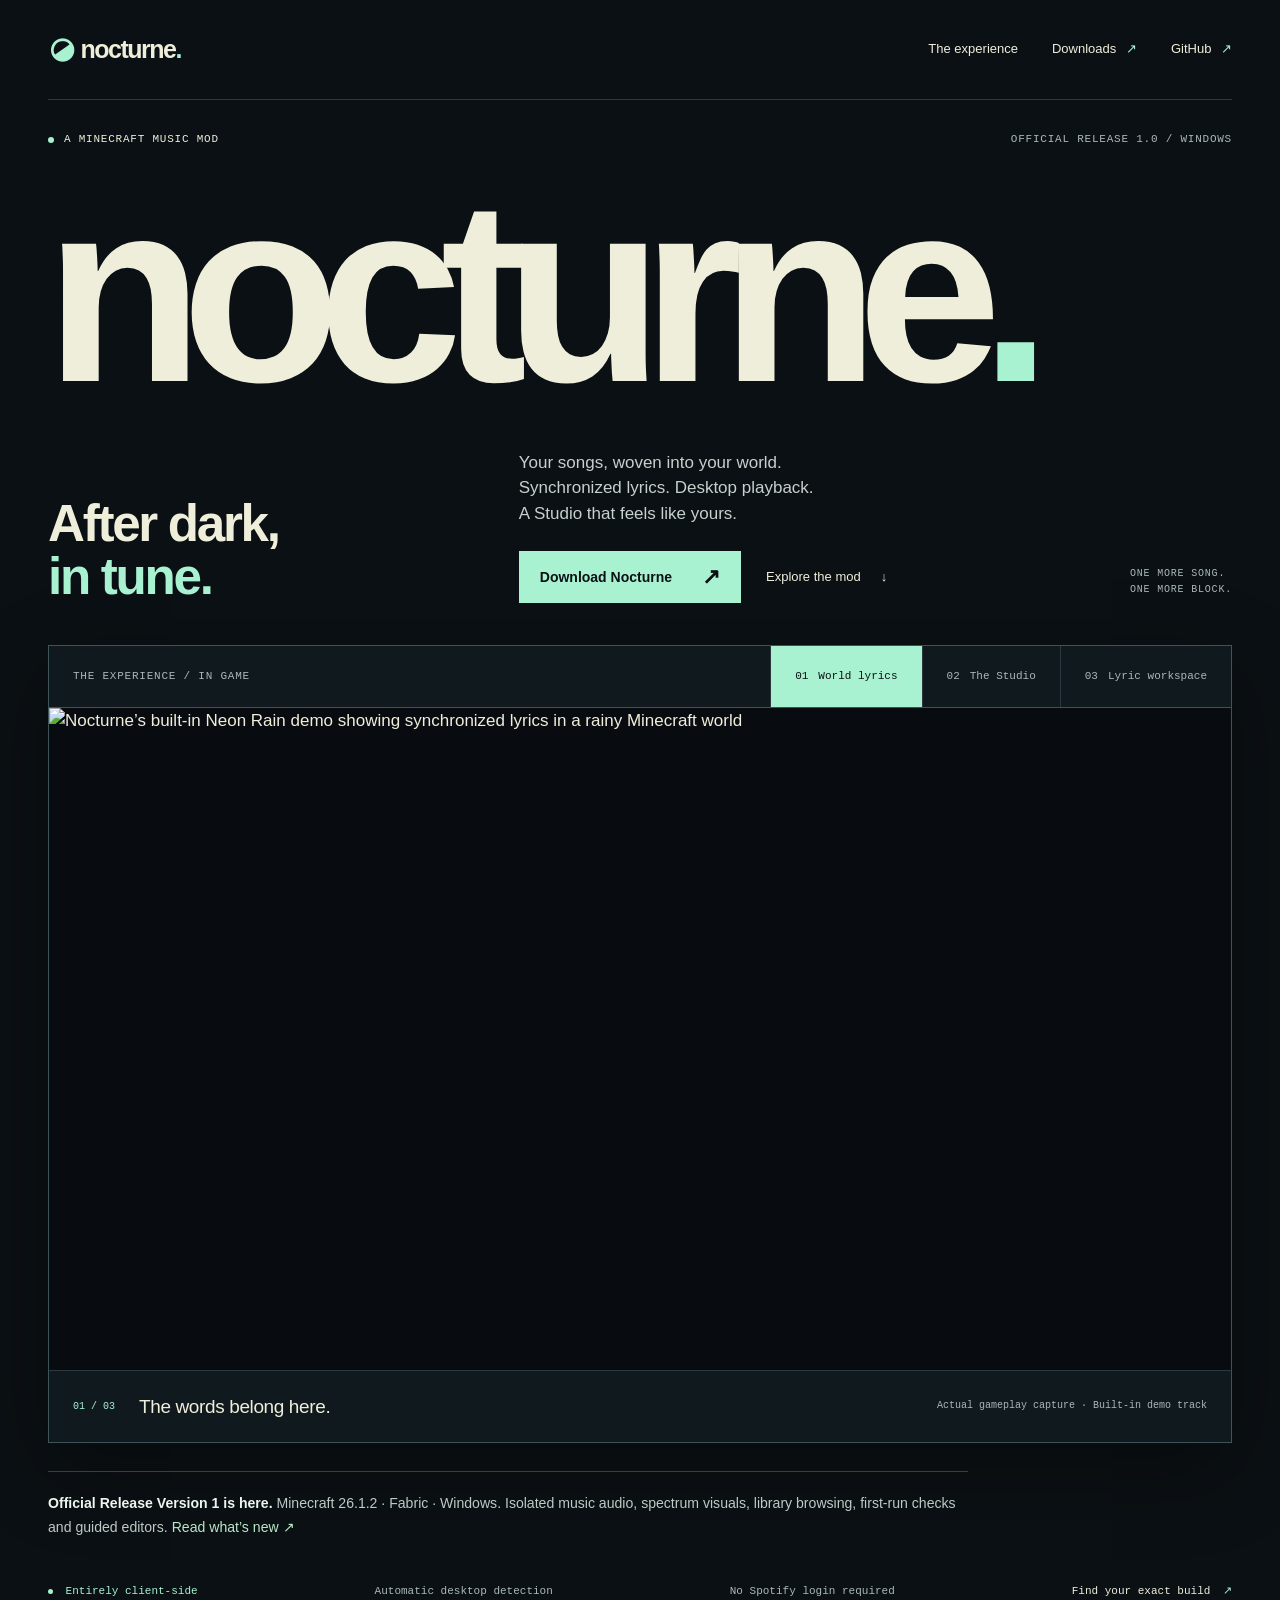
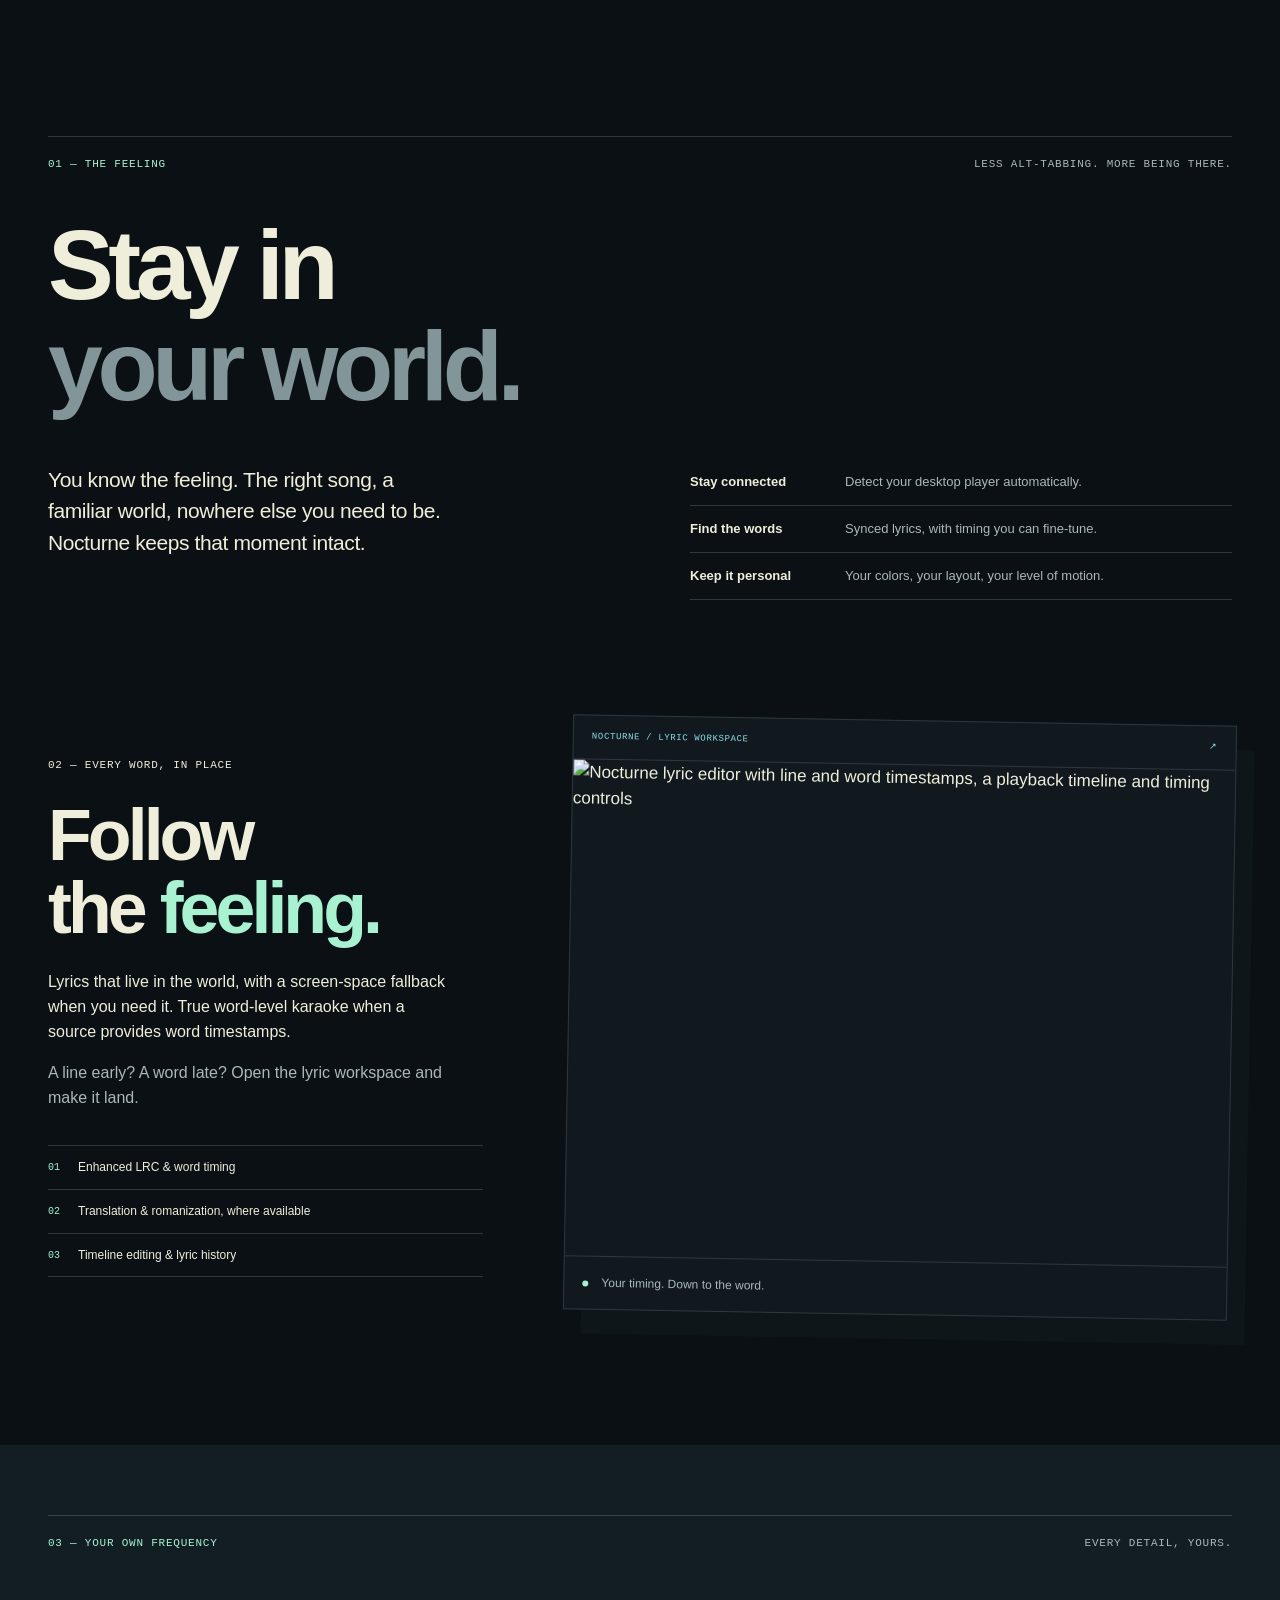
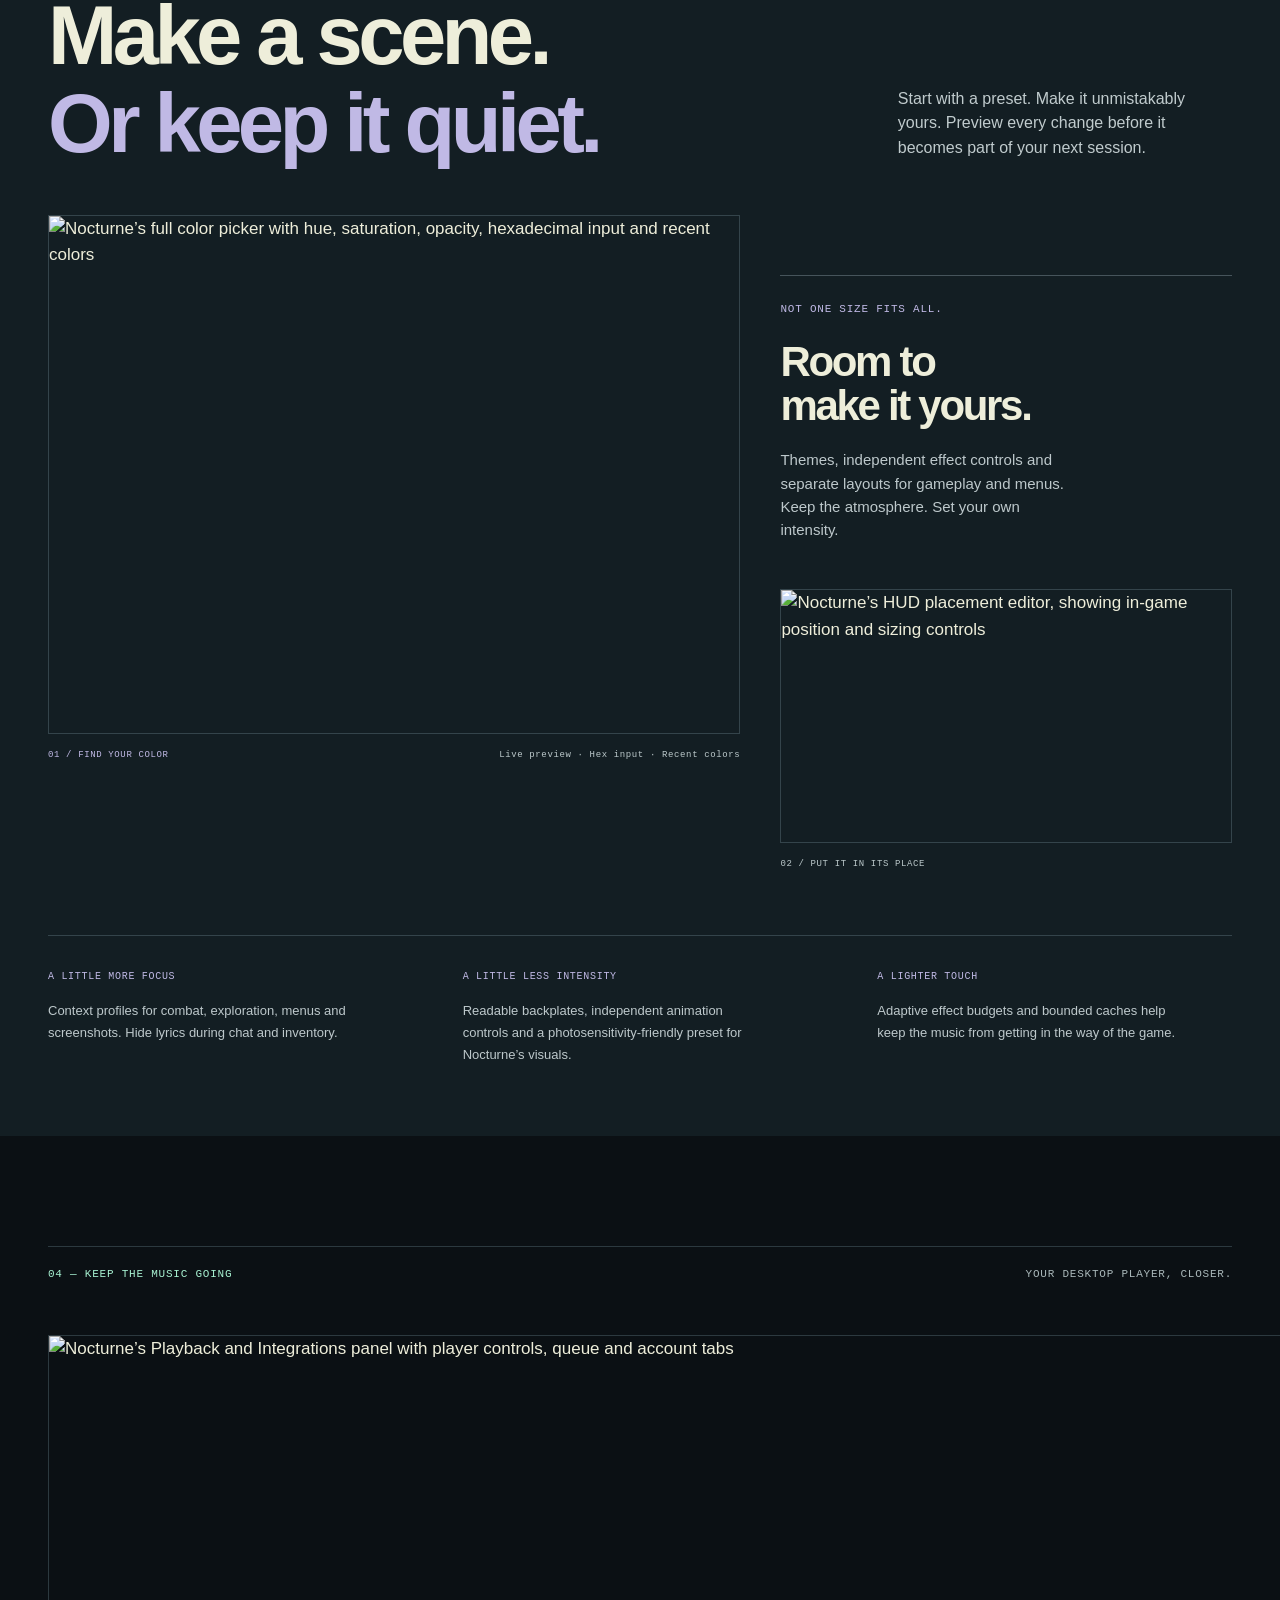
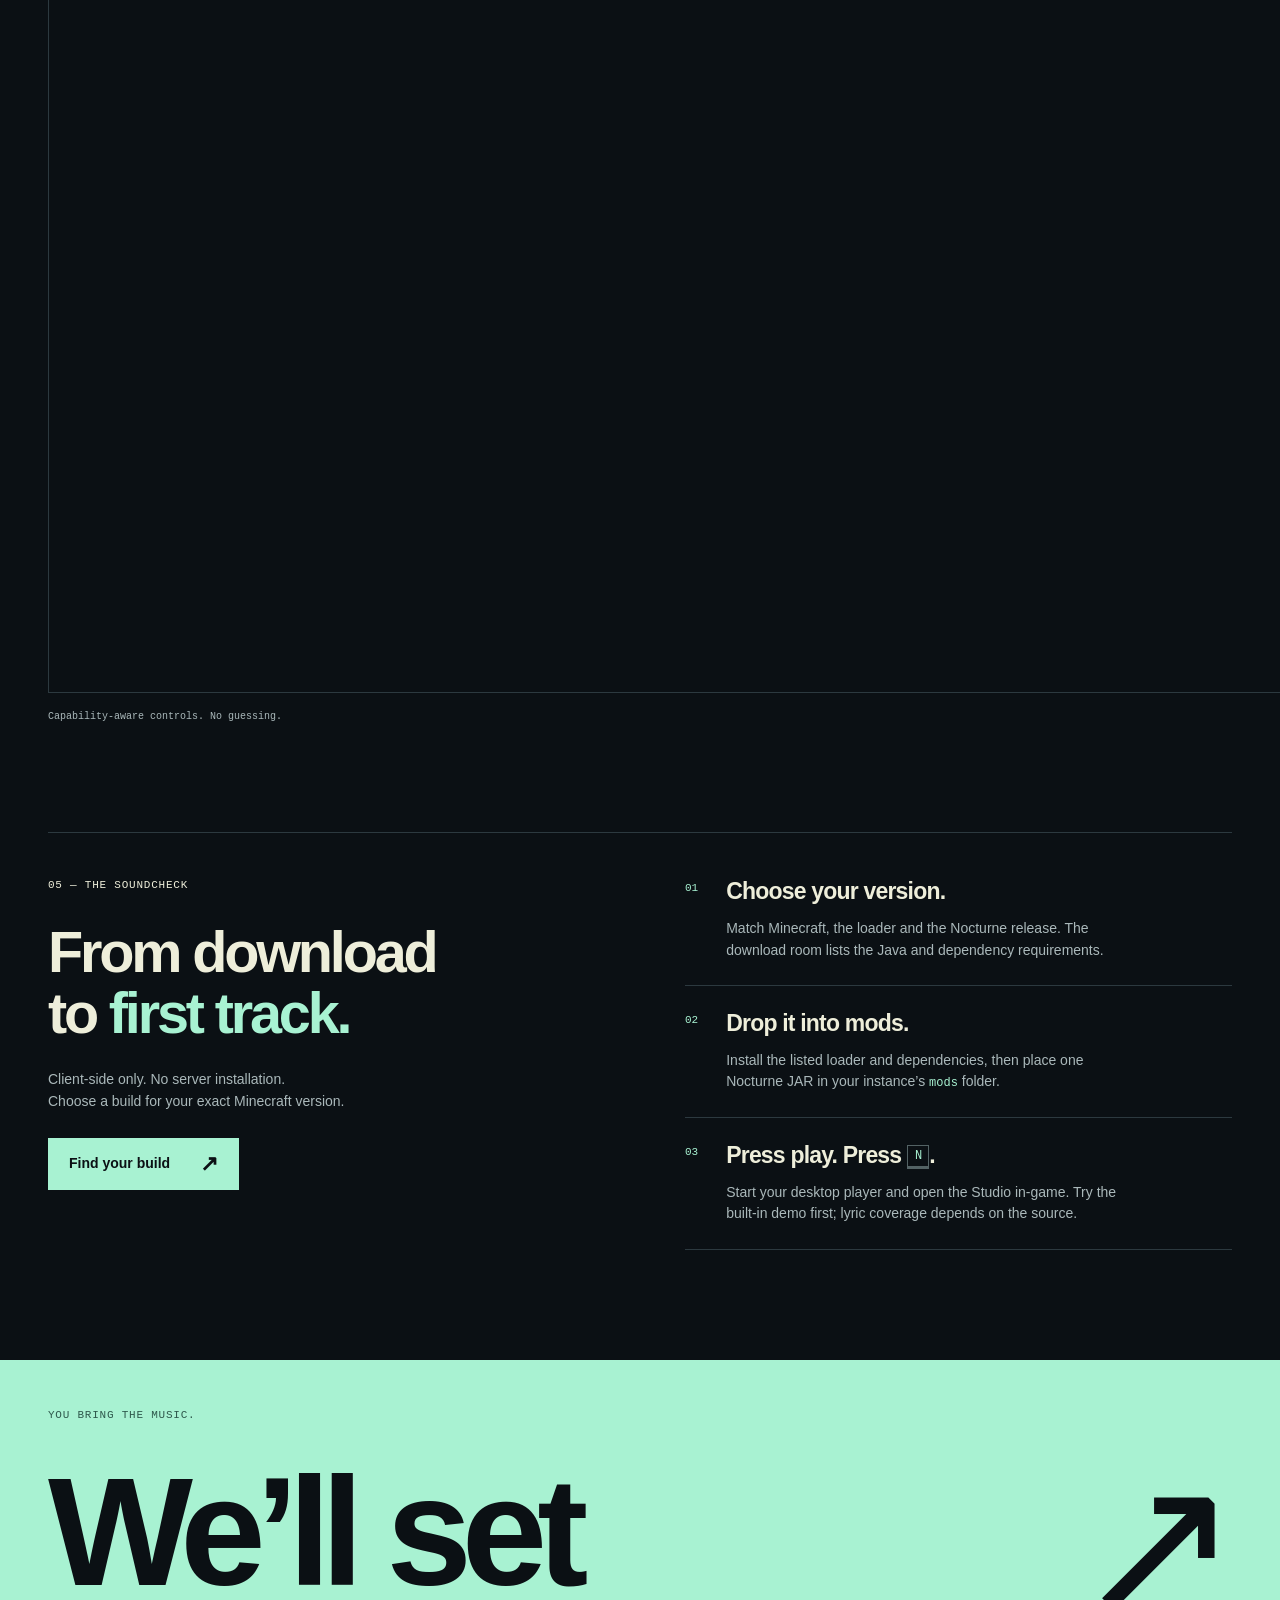
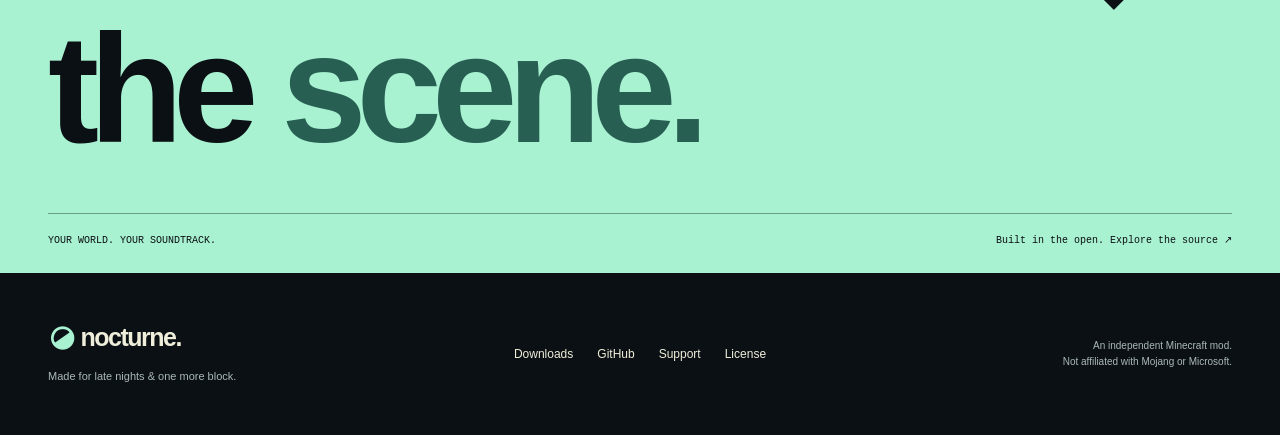
==== commit f6b871f9: "Refresh official release presentation and complete Nocturne font naming" ====
--- a/site/index.html
+++ b/site/index.html
@@ -13,10 +13,11 @@
 <header class="header wrap"><a class="brand" href="./" aria-label="Nocturne home"><span class="brand-mark" aria-hidden="true">◒</span> nocturne<span class="brand-dot">.</span></a><nav aria-label="Main navigation"><a href="#showcase">The experience</a><a href="downloads.html">Downloads <span aria-hidden="true">↗</span></a><a href="https://github.com/Truwty/nocturne">GitHub <span aria-hidden="true">↗</span></a></nav></header>
 <main id="main">
 <section class="hero wrap" aria-labelledby="hero-title">
-<div class="hero-index"><p class="eyebrow"><span class="status-dot"></span> A MINECRAFT MUSIC MOD</p><span class="tiny-label">CLIENT SIDE / AFTER HOURS</span></div>
+<div class="hero-index"><p class="eyebrow"><span class="status-dot"></span> A MINECRAFT MUSIC MOD</p><span class="tiny-label">OFFICIAL RELEASE 1.0 / WINDOWS</span></div>
 <h1 class="masthead" id="hero-title">nocturne<span>.</span></h1>
 <div class="hero-description"><h2>After dark,<br> <em>in tune.</em></h2><div><p>Your songs, woven into your world.<br> Synchronized lyrics. Desktop playback.<br> A Studio that feels like yours.</p><div class="hero-actions"><a class="button" href="downloads.html">Download Nocturne <span aria-hidden="true">↗</span></a><a class="text-link" href="#showcase">Explore the mod <span aria-hidden="true">↓</span></a></div></div><span class="session-note" aria-hidden="true">ONE MORE SONG.<br>ONE MORE BLOCK.</span></div>
 <section class="capture-deck" id="showcase" aria-label="Explore Nocturne screenshots"><div class="capture-toolbar"><span class="tiny-label">THE EXPERIENCE / IN GAME</span><div class="capture-tabs" role="tablist" aria-label="Screenshots"><button id="tab-world" role="tab" aria-selected="true" aria-controls="capture-panel" tabindex="0" data-capture="world">01 <span>World lyrics</span></button><button id="tab-studio" role="tab" aria-selected="false" aria-controls="capture-panel" tabindex="-1" data-capture="studio">02 <span>The Studio</span></button><button id="tab-timing" role="tab" aria-selected="false" aria-controls="capture-panel" tabindex="-1" data-capture="timing">03 <span>Lyric workspace</span></button></div></div><figure class="capture-panel" id="capture-panel" role="tabpanel" aria-labelledby="tab-world" tabindex="0"><div class="capture-image"><img id="capture-image" src="assets/world.png" width="854" height="478" alt="Nocturne’s built-in Neon Rain demo showing synchronized lyrics in a rainy Minecraft world" fetchpriority="high"></div><figcaption><div><span id="capture-number" class="capture-number">01 / 03</span><span id="capture-caption">The words belong here.</span></div><span id="capture-note">Actual gameplay capture · Built-in demo track</span></figcaption></figure></section>
+<p class="release-note"><strong>Official Release Version 1 is here.</strong> Minecraft 26.1.2 · Fabric · Windows. Isolated music audio, spectrum visuals, library browsing, first-run checks and guided editors. <a href="https://github.com/Truwty/nocturne/blob/main/docs/releases/1.0.0.md">Read what’s new ↗</a></p>
 <div class="spec-strip"><span><i aria-hidden="true"></i> Entirely client-side</span><span>Automatic desktop detection</span><span>No Spotify login required</span><a href="downloads.html">Find your exact build <span aria-hidden="true">↗</span></a></div>
 </section>
 <section class="manifesto wrap" id="features" aria-labelledby="manifesto-title"><div class="section-index"><span>01 — THE FEELING</span><span>LESS ALT-TABBING. MORE BEING THERE.</span></div><h2 id="manifesto-title">Stay in<br><span>your world.</span></h2><div class="manifesto-bottom"><p>You know the feeling. The right song, a familiar world, nowhere else you need to be. Nocturne keeps that moment intact.</p><dl><div><dt>Stay connected</dt><dd>Detect your desktop player automatically.</dd></div><div><dt>Find the words</dt><dd>Synced lyrics, with timing you can fine-tune.</dd></div><div><dt>Keep it personal</dt><dd>Your colors, your layout, your level of motion.</dd></div></dl></div></section>
--- a/site/style.css
+++ b/site/style.css
@@ -13,3 +13,5 @@
 @media(max-width:760px){.wrap{width:calc(100% - 40px)}.header{height:80px}.header nav{gap:20px;font-size:12px}.header nav>a:first-child{display:none}.brand{font-size:23px}.brand-mark{font-size:27px}.hero{padding-top:24px}.hero-index>.tiny-label{display:none}.hero-index .eyebrow{font-size:9px}.masthead{font-size:21.1vw;line-height:1.2;margin-top:8px}.hero-description{padding-top:15px;padding-bottom:30px;gap:25px;align-items:start}.hero-description h2{font-size:40px}.hero-description p{font-size:14px}.hero-actions{align-items:start;flex-direction:column;gap:15px;margin-top:20px}.hero-actions .button{font-size:12px;padding:12px 14px;gap:20px}.hero-actions .text-link{font-size:11px;gap:12px}.capture-toolbar{display:block;padding:0}.capture-toolbar>.tiny-label{display:block;padding:13px 14px;font-size:8px;border-bottom:1px solid var(--line)}.capture-tabs{width:100%;justify-content:stretch}.capture-tabs button{flex:1;justify-content:center;padding:14px 8px;font-size:9px;gap:6px}.capture-tabs button:first-child{border-left:0}.capture-tabs button span{white-space:nowrap}.capture-panel figcaption{align-items:start;flex-direction:column;gap:9px;padding:15px}.capture-panel figcaption>div{gap:15px}#capture-caption{font-size:16px}.capture-panel figcaption>span{text-align:left;font-size:8px}.capture-number{font-size:9px}.spec-strip{display:grid;grid-template-columns:1fr 1fr;gap:12px;font-size:8px;padding:22px 0}.spec-strip>span:nth-child(even),.spec-strip>a{text-align:right}.section-index{font-size:9px}.section-index>span+span{display:none}.manifesto{padding-top:65px;padding-bottom:65px}.manifesto h2{font-size:clamp(42px,8.9vw,65px);margin-top:30px}.manifesto-bottom{grid-template-columns:1fr;gap:26px;margin-top:25px}.manifesto-bottom>p{font-size:18px;max-width:400px}.manifesto-bottom dl>div{font-size:12px;grid-template-columns:120px 1fr}.lyric-story{grid-template-columns:1fr;gap:32px;padding-bottom:70px}.story-copy h2{font-size:59px;margin:18px 0}.story-copy>p:not(.eyebrow){font-size:15px;max-width:500px}.feature-list{margin-top:23px}.workspace-visual{transform:none;box-shadow:none}.window-label{padding:12px;font-size:8px}.workspace-visual figcaption{padding:13px;font-size:11px}.personal-section{padding:40px 0}.personal-heading{grid-template-columns:1fr;gap:23px;margin:28px 0 30px}.personal-heading h2{font-size:clamp(38px,7.7vw,55px)}.personal-heading p{font-size:14px;max-width:400px}.custom-showcase{display:block}.custom-showcase figcaption{font-size:8px;gap:12px;line-height:1.6}.custom-main figcaption{flex-direction:column;gap:2px}.custom-side{display:grid;grid-template-columns:1fr 1fr;gap:22px;padding-top:32px;align-items:end}.custom-note{padding-top:14px;padding-bottom:0}.custom-note>.tiny-label{font-size:8px}.custom-note h3{font-size:27px;margin:13px 0}.custom-note p{font-size:12px}.custom-side figure{padding-bottom:3px}.custom-side figcaption{font-size:7px}.personal-footnotes{grid-template-columns:1fr;gap:22px;padding-top:23px;margin-top:30px}.personal-footnotes p{margin-top:7px;max-width:100%;font-size:12px}.personal-footnotes .tiny-label{font-size:9px}.playback-section{padding-block:65px}.playback-layout{grid-template-columns:1fr;gap:28px;margin-top:30px}.playback-layout .story-copy h2{font-size:54px}.playback-layout .story-copy h2 br:nth-child(2){display:none}.playback-layout figure{order:2}.playback-layout .story-copy{order:1}.playback-layout figcaption{font-size:9px}.playback-layout .story-copy .text-link{margin-top:22px}.installation{display:block;padding-top:30px;padding-bottom:60px}.install-intro h2{font-size:43px;margin-top:20px}.install-intro>p:not(.eyebrow){margin:20px 0}.install-intro .button{font-size:13px}.install-steps{margin-top:40px}.install-steps li{gap:18px;padding:23px 0}.install-steps h3{font-size:21px}.install-steps p{font-size:13px}.closing{padding:28px 0 22px}.closing>.wrap>.tiny-label{font-size:9px}.closing>.wrap>a{font-size:clamp(65px,14.5vw,100px);margin:25px 0 35px}.closing-arrow{font-size:1.1em;top:5px}.closing-bottom{flex-direction:column;gap:12px;font-size:8px;padding-top:17px}.footer{padding-block:35px;display:block}.footer nav{margin-top:25px;gap:25px;font-size:11px}.footer .legal{margin-top:25px;font-size:9px}.footer .brand{font-size:23px}.footer>div>p{font-size:10px}.download-main{padding-top:32px;padding-bottom:50px}.download-heading{grid-template-columns:1fr;gap:22px;margin-top:25px;padding-bottom:30px}.download-heading h1{font-size:clamp(56px,13vw,85px)}.download-heading p{font-size:14px;max-width:380px;padding:0}.download-workspace{grid-template-columns:1fr}.download-filters{border-right:0;border-bottom:1px solid #3a4c52;padding:24px}.download-result{padding:28px 24px;min-height:320px}.filter-heading{padding-bottom:22px}.filter-heading .tiny-label{font-size:10px}.download-filters>label:not(.checkbox-label){margin-top:20px;font-size:11px}.download-filters select{font-size:14px;min-height:48px}.filter-note{max-width:100%}.catalog-note{margin-top:20px;padding-top:15px}.result-topline .tiny-label{font-size:9px}.release-badge{font-size:8px;padding:5px 6px}#selected-version{font-size:42px;margin-top:30px}.requirements{gap:22px;padding:22px 0}.requirements dd{font-size:14px}.download-button{font-size:14px}.download-notes{grid-template-columns:1fr;gap:38px;padding-top:45px}.download-notes h2{font-size:29px;margin-top:16px}.download-notes .tiny-label{font-size:9px}.download-notes p,.download-notes li{font-size:12px}#download-status{margin-top:35px;font-size:19px}.fallback-link{font-size:10px}}
 @media(max-width:420px){.header nav{gap:15px;font-size:11px}.hero-description{grid-template-columns:1fr;gap:18px}.hero-description h2{font-size:43px}.hero-description h2 br{display:none}.hero-description p br{display:none}.hero-description p{max-width:315px}.hero-actions{flex-direction:row;align-items:center;gap:20px;margin-top:18px}.hero-actions .button{padding:12px;gap:20px}.hero-actions .text-link{font-size:10px;gap:7px}.capture-tabs button{padding:14px 6px;font-size:8px;gap:5px}.custom-side{grid-template-columns:1fr;gap:22px}.custom-note{display:none}.custom-side figure img{width:100%}.custom-side figcaption{font-size:8px}.spec-strip{font-size:7px}.manifesto h2{font-size:40px}.manifesto-bottom dl>div{grid-template-columns:105px 1fr;gap:15px}.footer nav{justify-content:space-between;gap:15px}.download-filters,.download-result{padding-inline:20px}.result-topline{gap:10px}.result-topline .tiny-label{font-size:8px}#selected-version{font-size:36px}}
 @media(prefers-reduced-motion:reduce){html{scroll-behavior:auto}*,*::before,*::after{animation:none!important;transition:none!important}.button:hover,.closing>.wrap>a:hover .closing-arrow{transform:none}}
+
+.release-note{margin:28px 0 0;padding:20px 0;border-top:1px solid #334143;color:#bfcac5;font-size:clamp(.85rem,1.1vw,1rem);line-height:1.7;max-width:920px}.release-note strong{color:#edf5ef}.release-note a{color:#b8e8c7;white-space:nowrap}
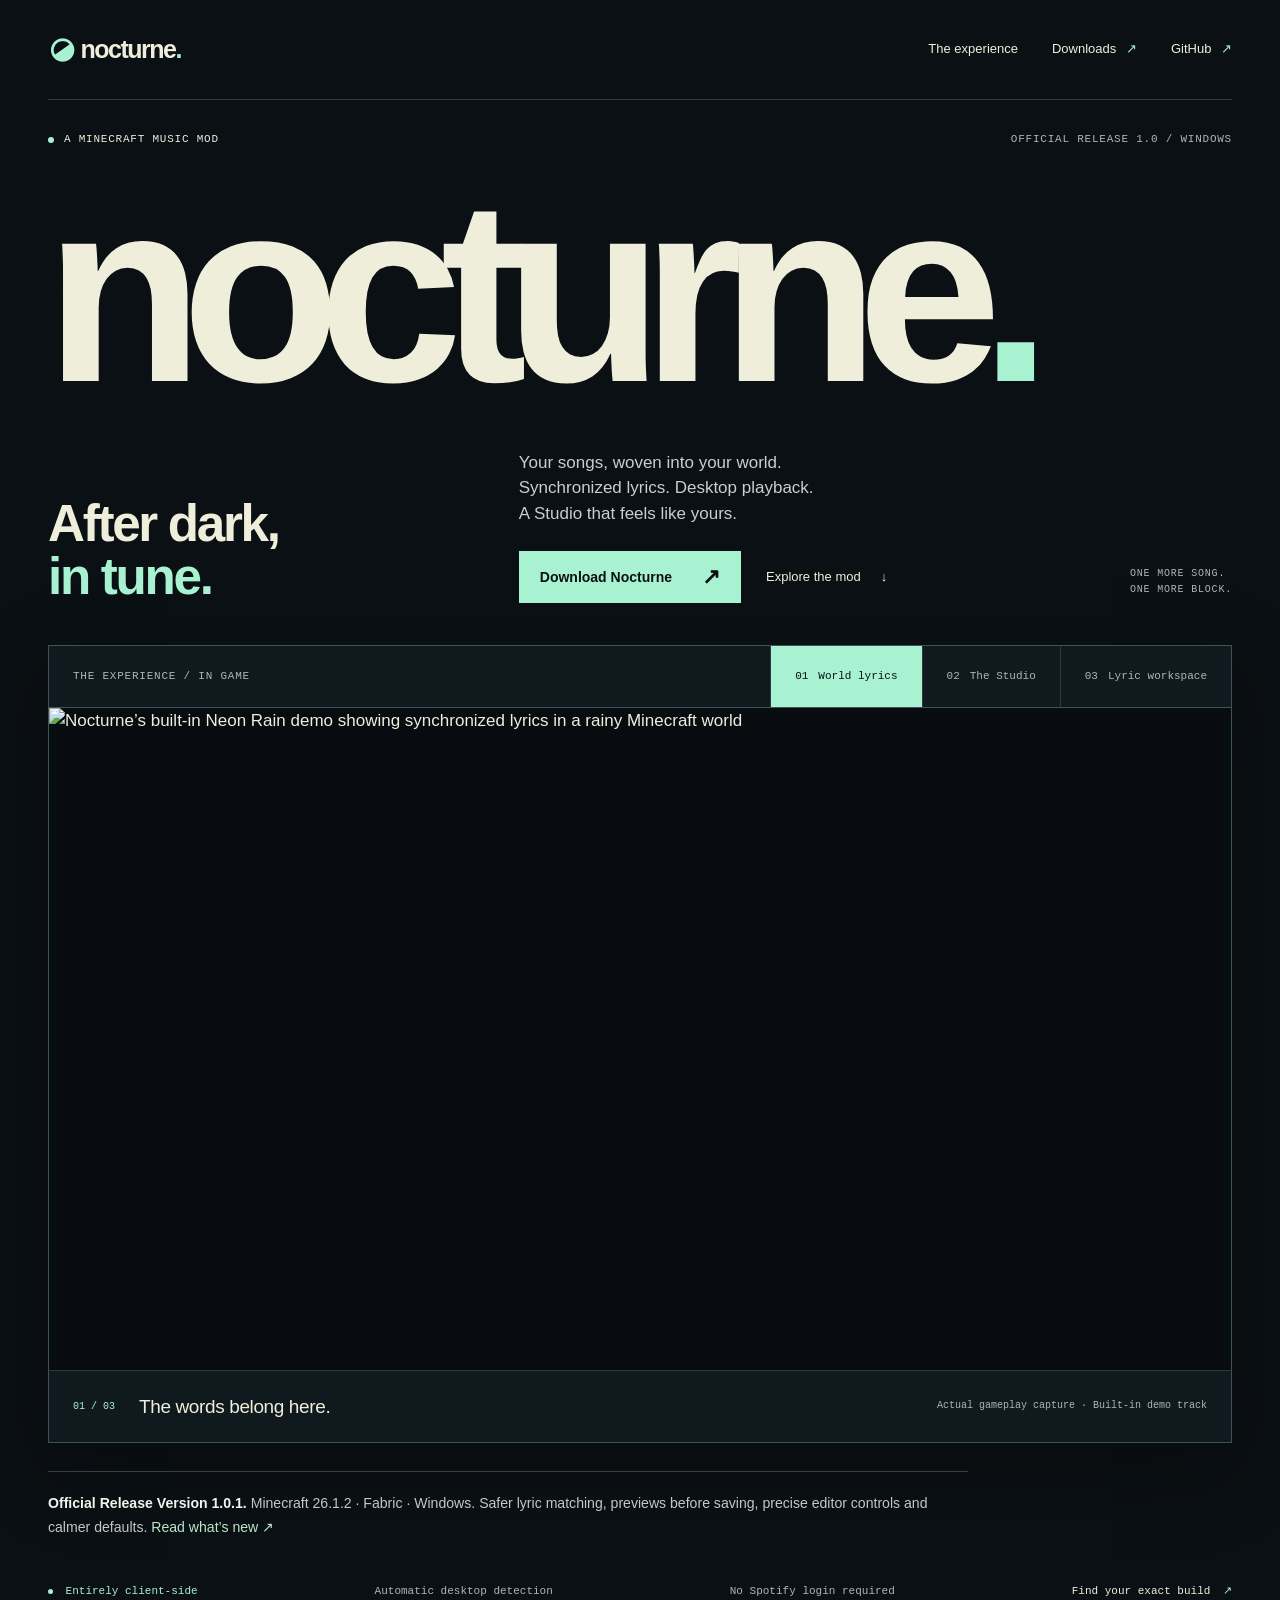
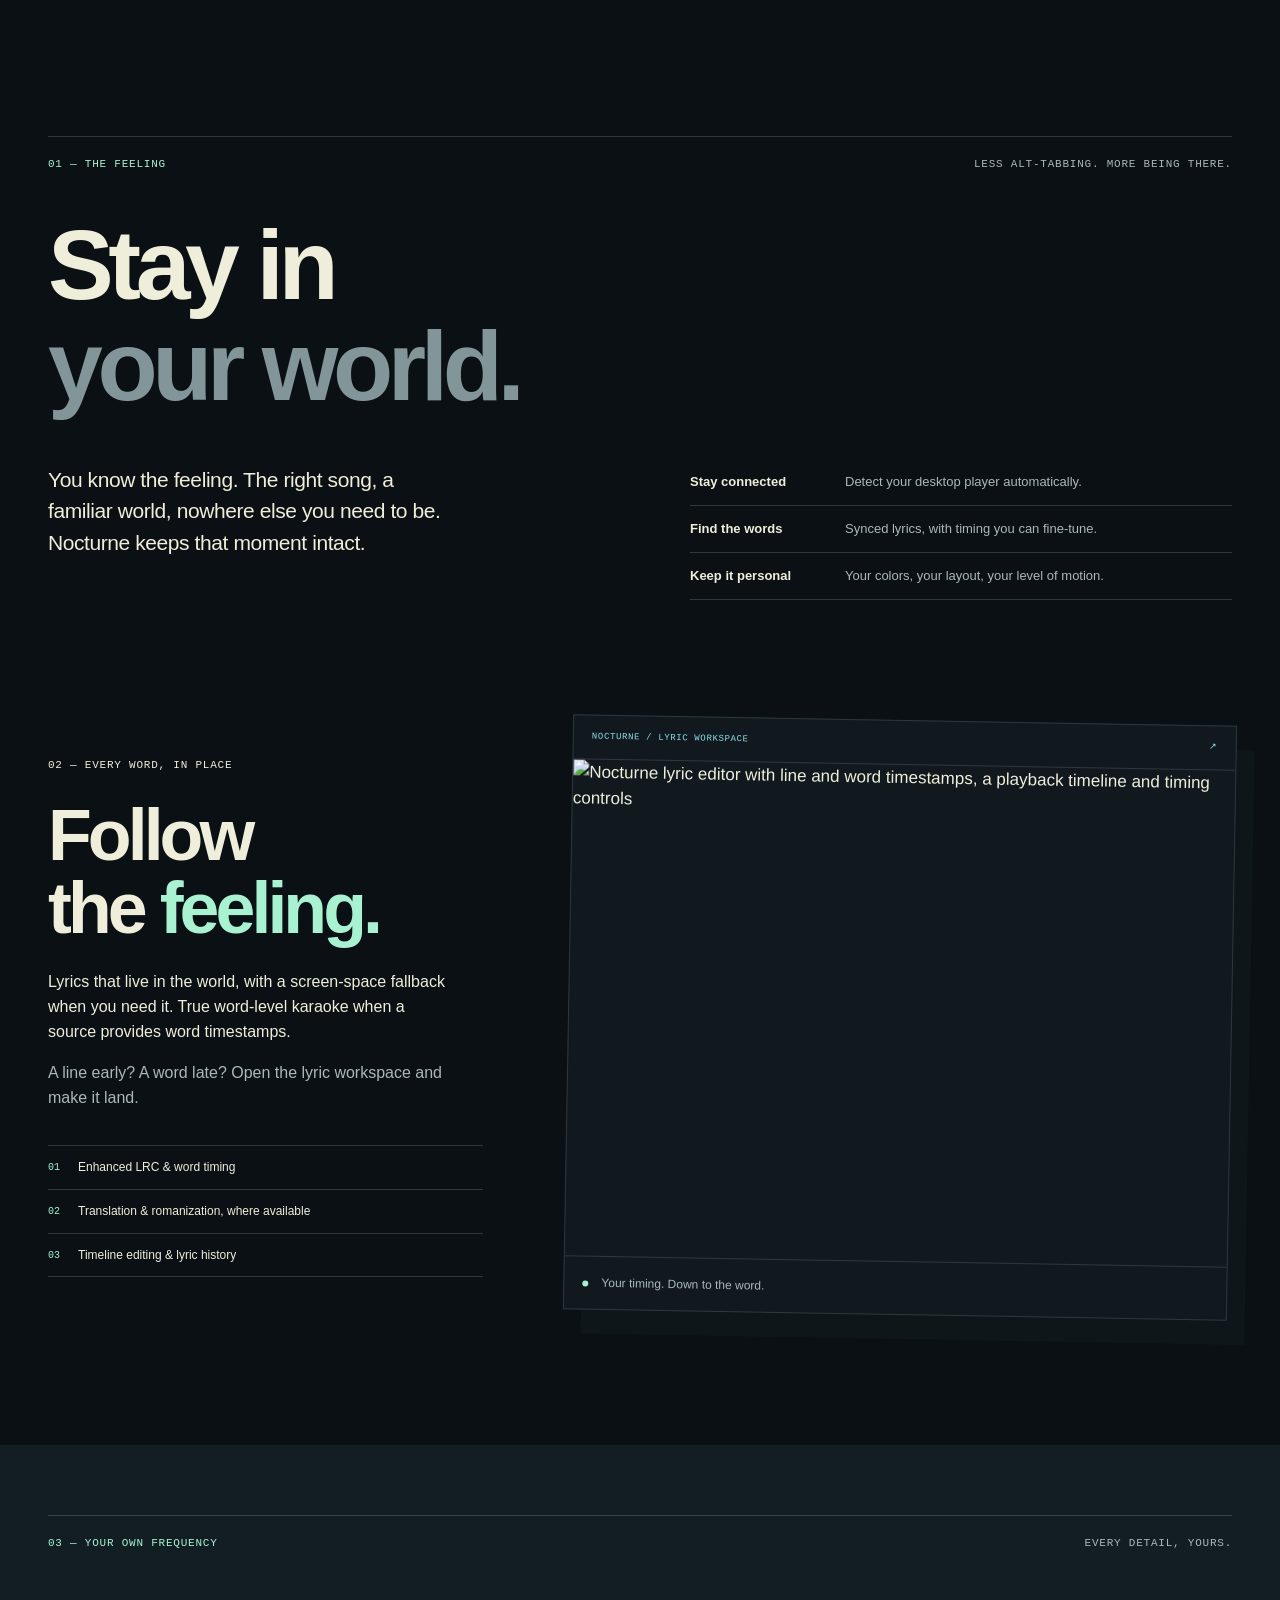
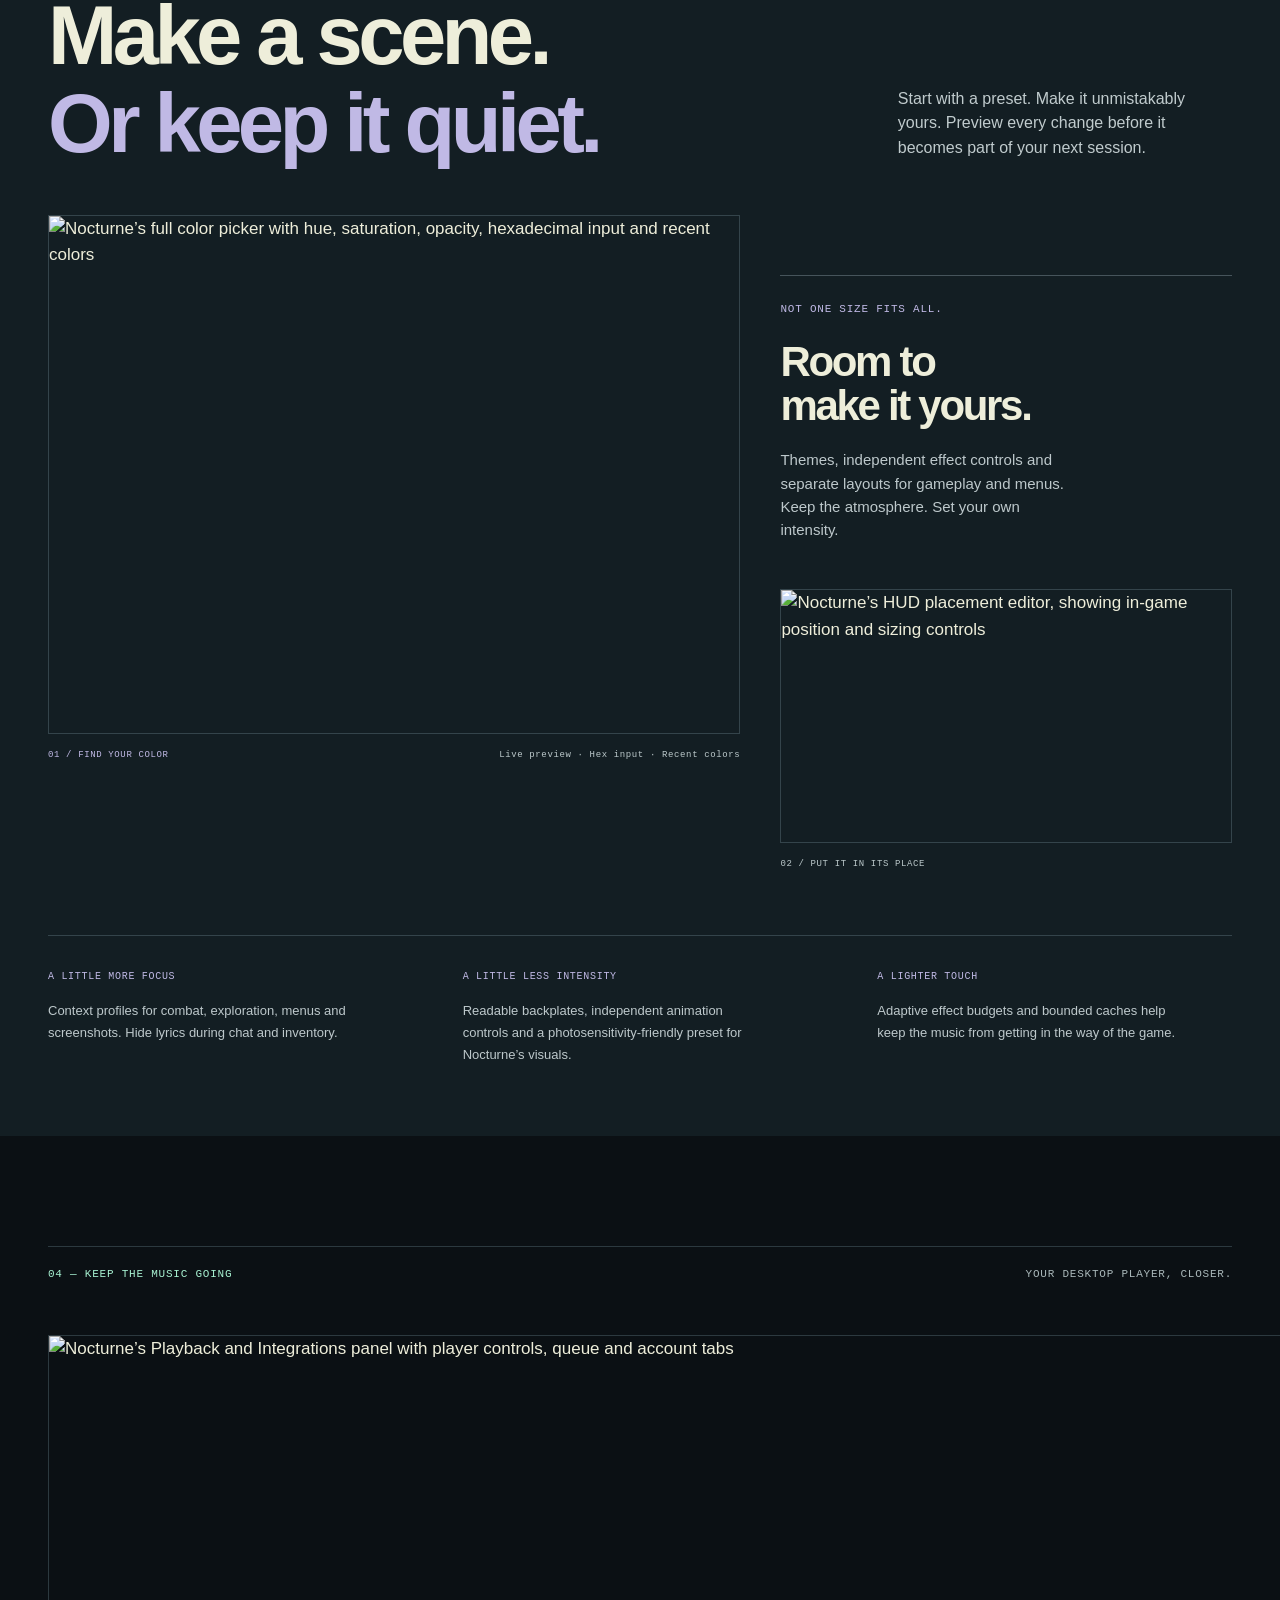
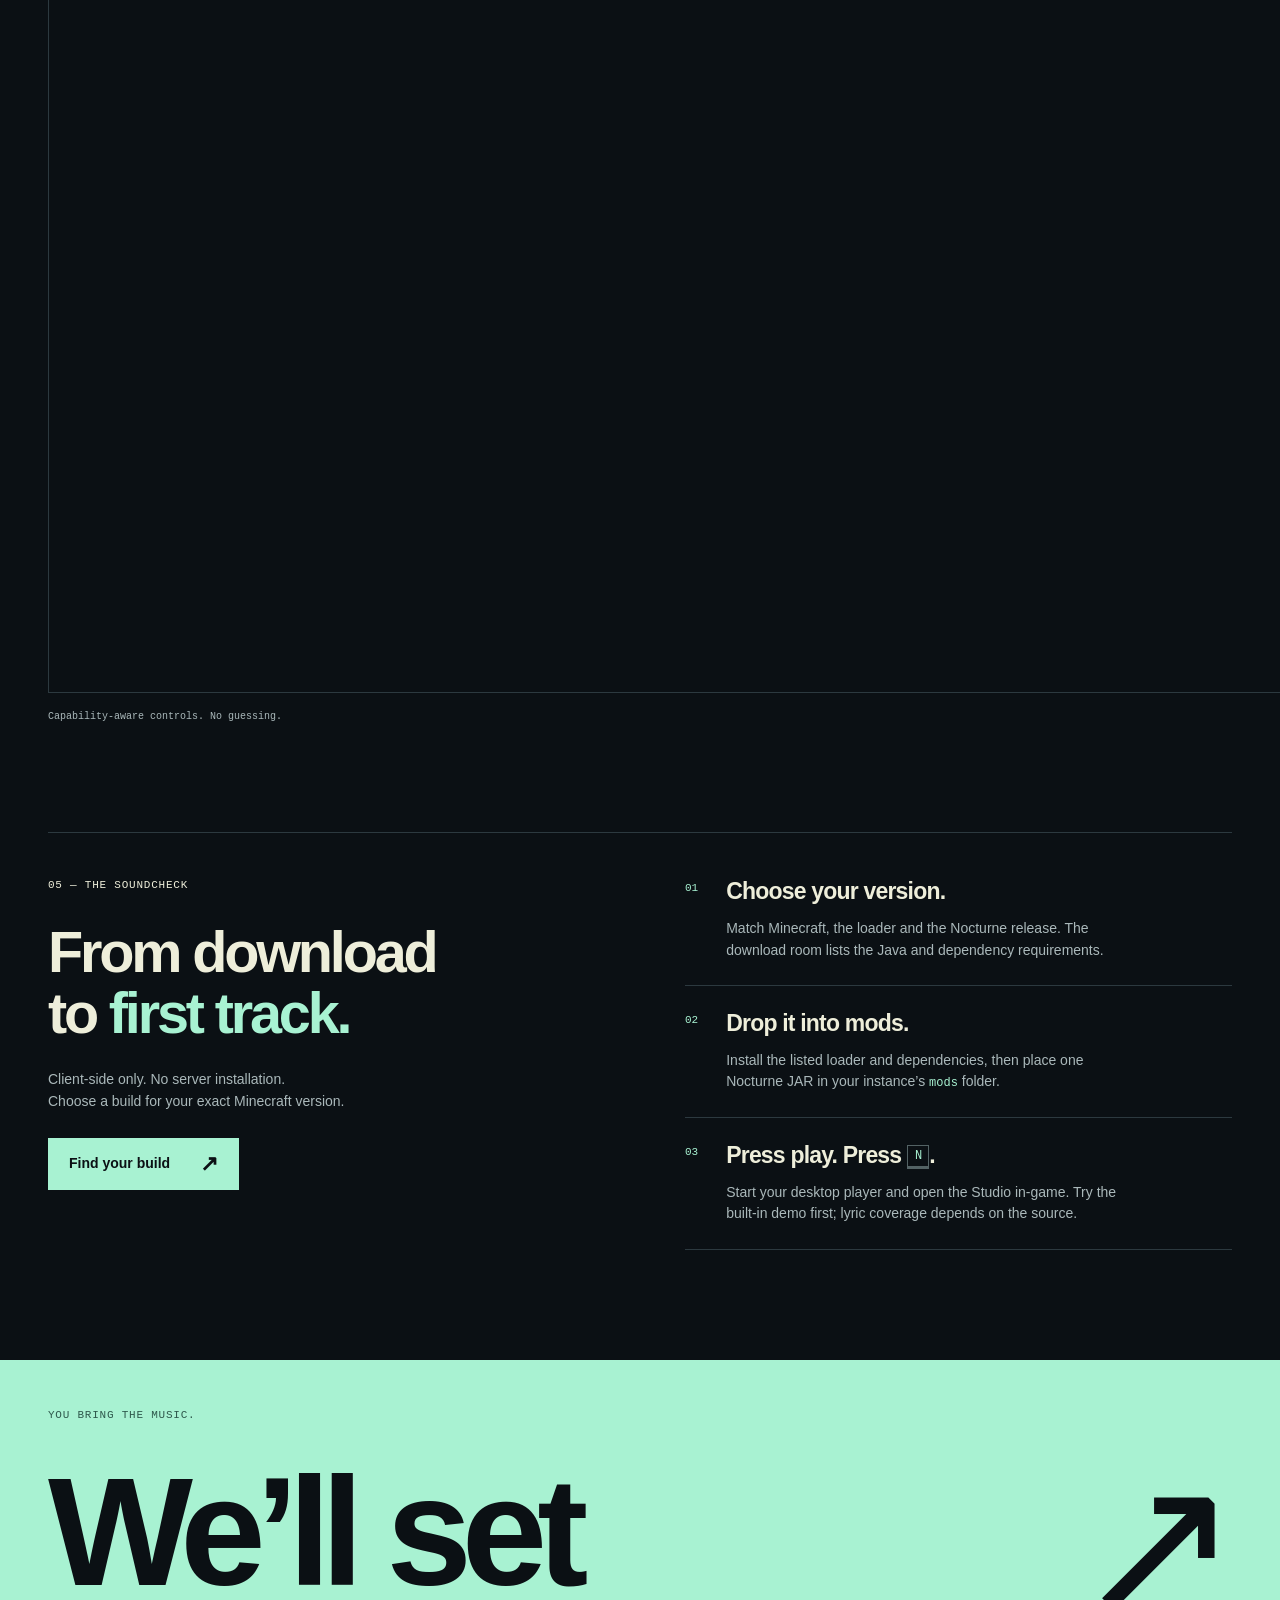
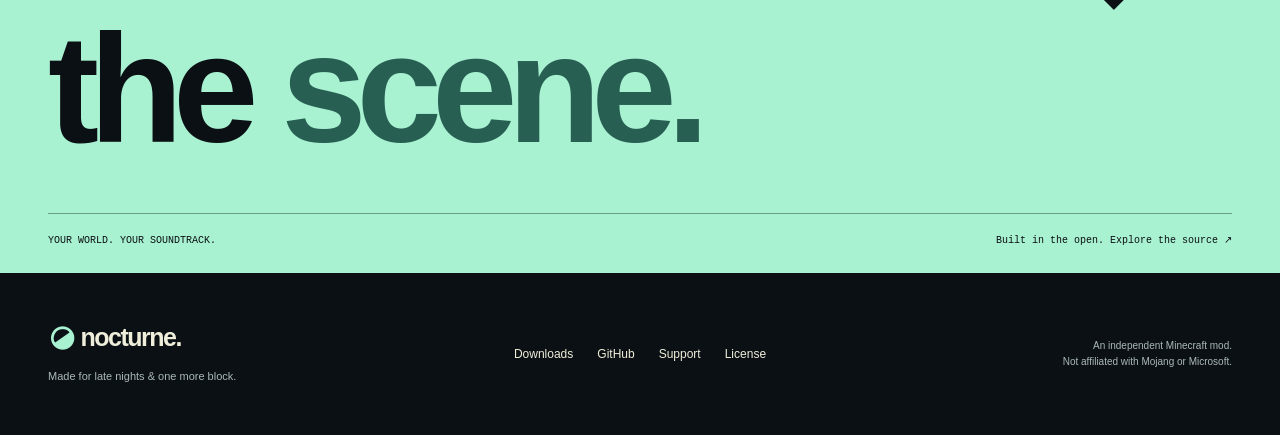
==== commit 3a0832a3: "Fix lyric matching, playback recovery and precise editing for 1.0.1" ====
--- a/site/index.html
+++ b/site/index.html
@@ -17,7 +17,7 @@
 <h1 class="masthead" id="hero-title">nocturne<span>.</span></h1>
 <div class="hero-description"><h2>After dark,<br> <em>in tune.</em></h2><div><p>Your songs, woven into your world.<br> Synchronized lyrics. Desktop playback.<br> A Studio that feels like yours.</p><div class="hero-actions"><a class="button" href="downloads.html">Download Nocturne <span aria-hidden="true">↗</span></a><a class="text-link" href="#showcase">Explore the mod <span aria-hidden="true">↓</span></a></div></div><span class="session-note" aria-hidden="true">ONE MORE SONG.<br>ONE MORE BLOCK.</span></div>
 <section class="capture-deck" id="showcase" aria-label="Explore Nocturne screenshots"><div class="capture-toolbar"><span class="tiny-label">THE EXPERIENCE / IN GAME</span><div class="capture-tabs" role="tablist" aria-label="Screenshots"><button id="tab-world" role="tab" aria-selected="true" aria-controls="capture-panel" tabindex="0" data-capture="world">01 <span>World lyrics</span></button><button id="tab-studio" role="tab" aria-selected="false" aria-controls="capture-panel" tabindex="-1" data-capture="studio">02 <span>The Studio</span></button><button id="tab-timing" role="tab" aria-selected="false" aria-controls="capture-panel" tabindex="-1" data-capture="timing">03 <span>Lyric workspace</span></button></div></div><figure class="capture-panel" id="capture-panel" role="tabpanel" aria-labelledby="tab-world" tabindex="0"><div class="capture-image"><img id="capture-image" src="assets/world.png" width="854" height="478" alt="Nocturne’s built-in Neon Rain demo showing synchronized lyrics in a rainy Minecraft world" fetchpriority="high"></div><figcaption><div><span id="capture-number" class="capture-number">01 / 03</span><span id="capture-caption">The words belong here.</span></div><span id="capture-note">Actual gameplay capture · Built-in demo track</span></figcaption></figure></section>
-<p class="release-note"><strong>Official Release Version 1 is here.</strong> Minecraft 26.1.2 · Fabric · Windows. Isolated music audio, spectrum visuals, library browsing, first-run checks and guided editors. <a href="https://github.com/Truwty/nocturne/blob/main/docs/releases/1.0.0.md">Read what’s new ↗</a></p>
+<p class="release-note"><strong>Official Release Version 1.0.1.</strong> Minecraft 26.1.2 · Fabric · Windows. Safer lyric matching, previews before saving, precise editor controls and calmer defaults. <a href="https://github.com/Truwty/nocturne/blob/main/docs/releases/1.0.0.md">Read what’s new ↗</a></p>
 <div class="spec-strip"><span><i aria-hidden="true"></i> Entirely client-side</span><span>Automatic desktop detection</span><span>No Spotify login required</span><a href="downloads.html">Find your exact build <span aria-hidden="true">↗</span></a></div>
 </section>
 <section class="manifesto wrap" id="features" aria-labelledby="manifesto-title"><div class="section-index"><span>01 — THE FEELING</span><span>LESS ALT-TABBING. MORE BEING THERE.</span></div><h2 id="manifesto-title">Stay in<br><span>your world.</span></h2><div class="manifesto-bottom"><p>You know the feeling. The right song, a familiar world, nowhere else you need to be. Nocturne keeps that moment intact.</p><dl><div><dt>Stay connected</dt><dd>Detect your desktop player automatically.</dd></div><div><dt>Find the words</dt><dd>Synced lyrics, with timing you can fine-tune.</dd></div><div><dt>Keep it personal</dt><dd>Your colors, your layout, your level of motion.</dd></div></dl></div></section>
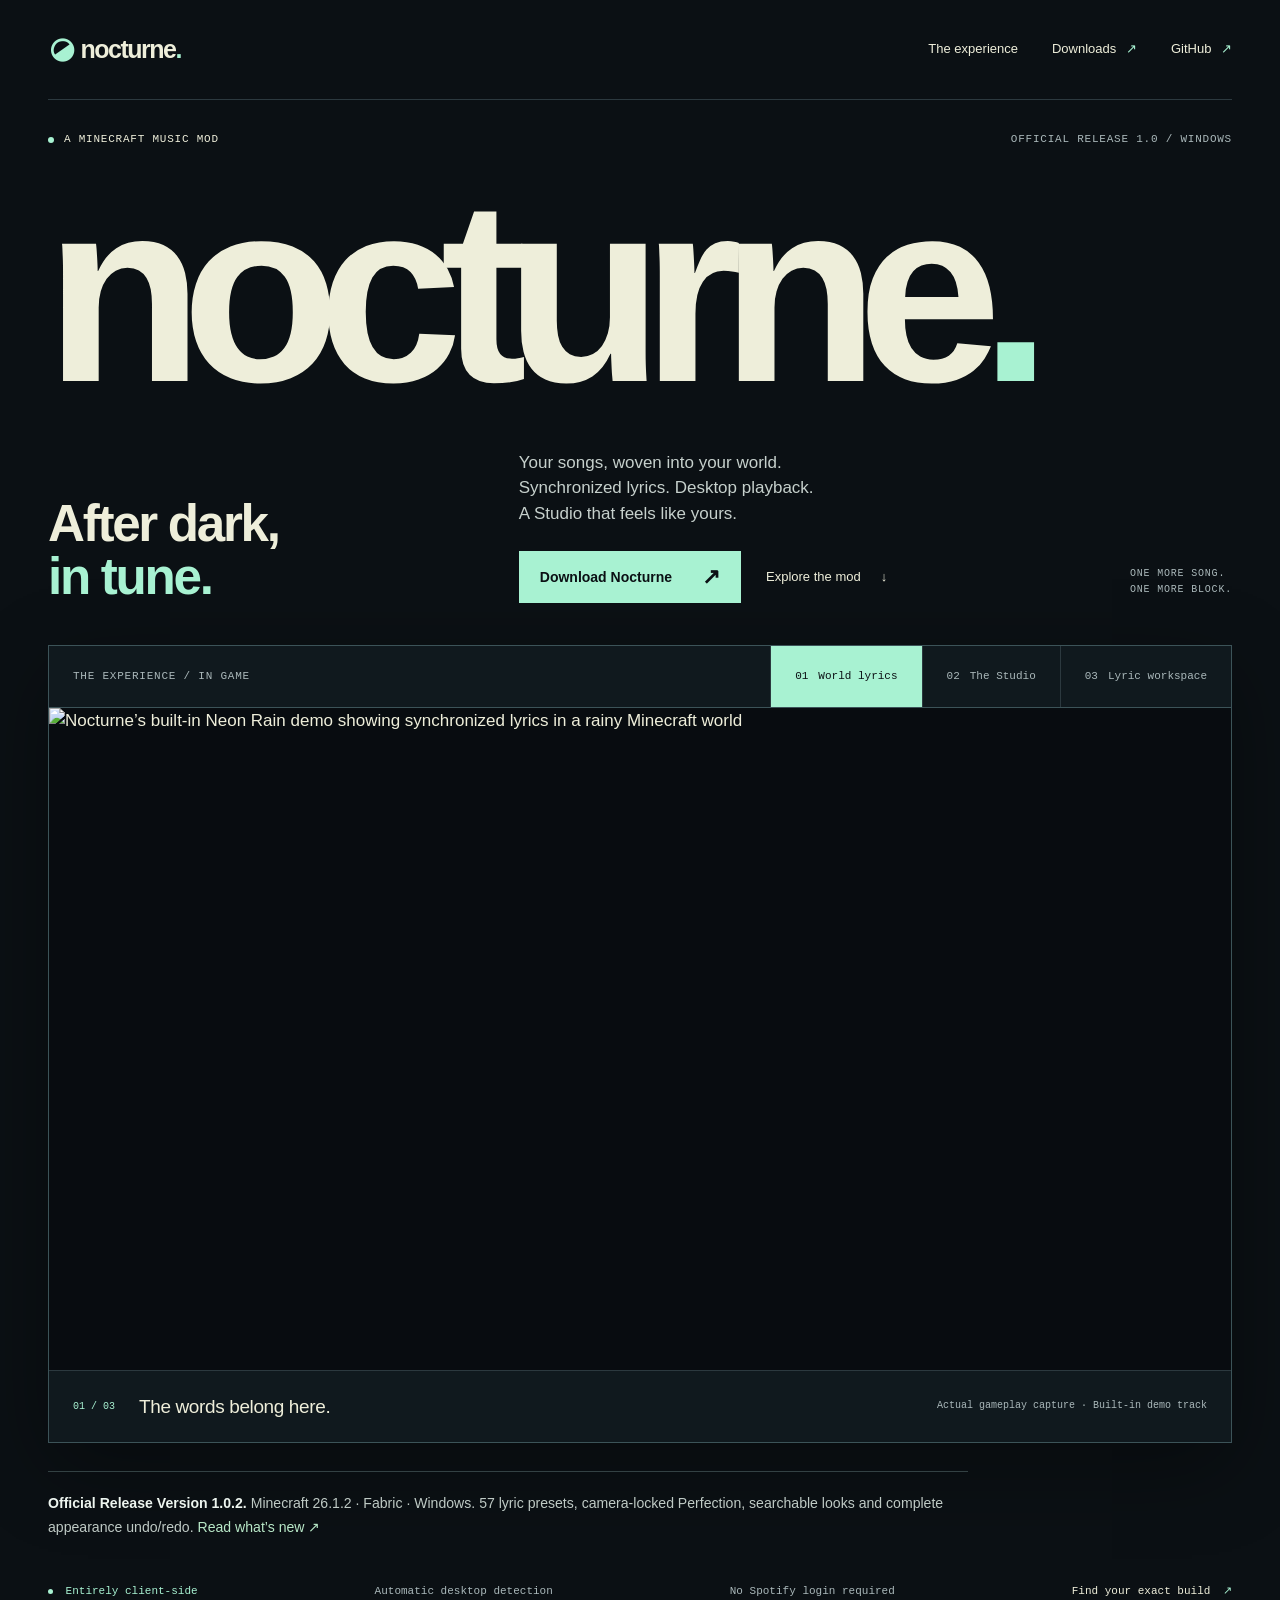
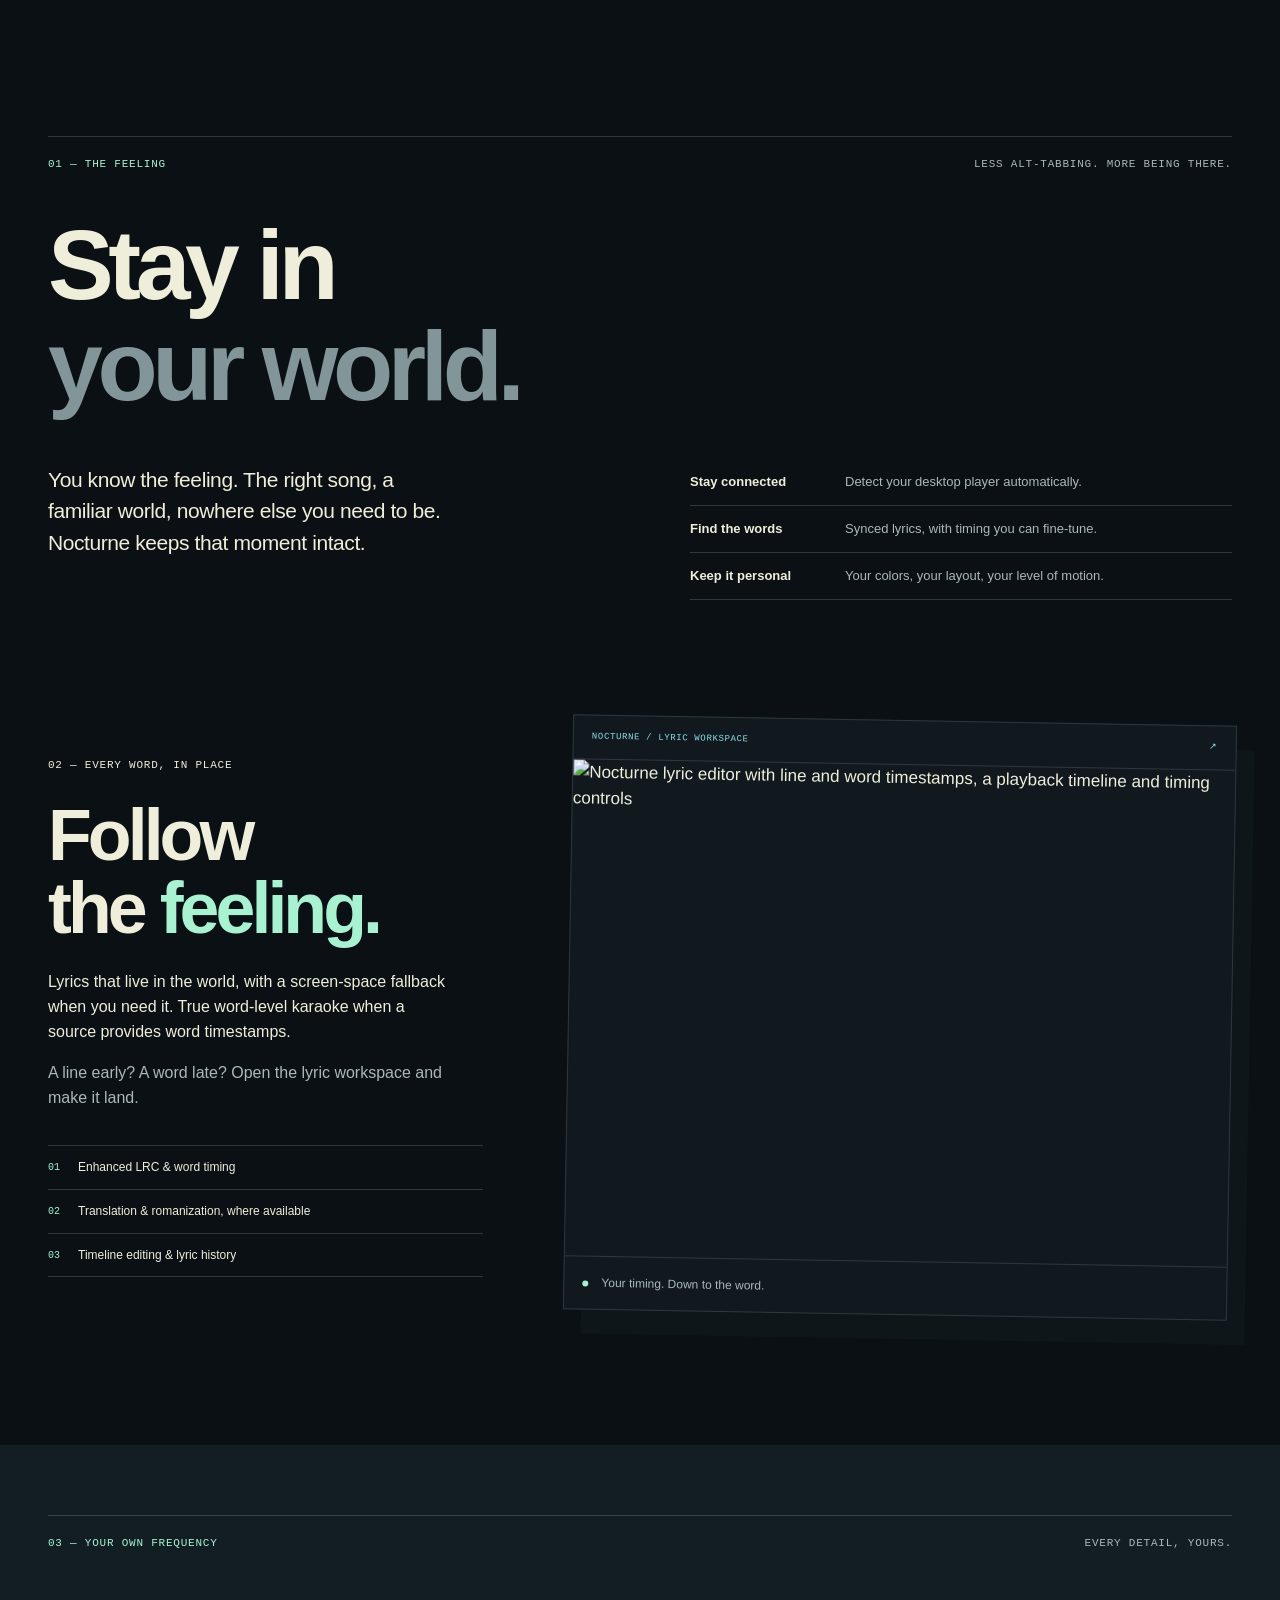
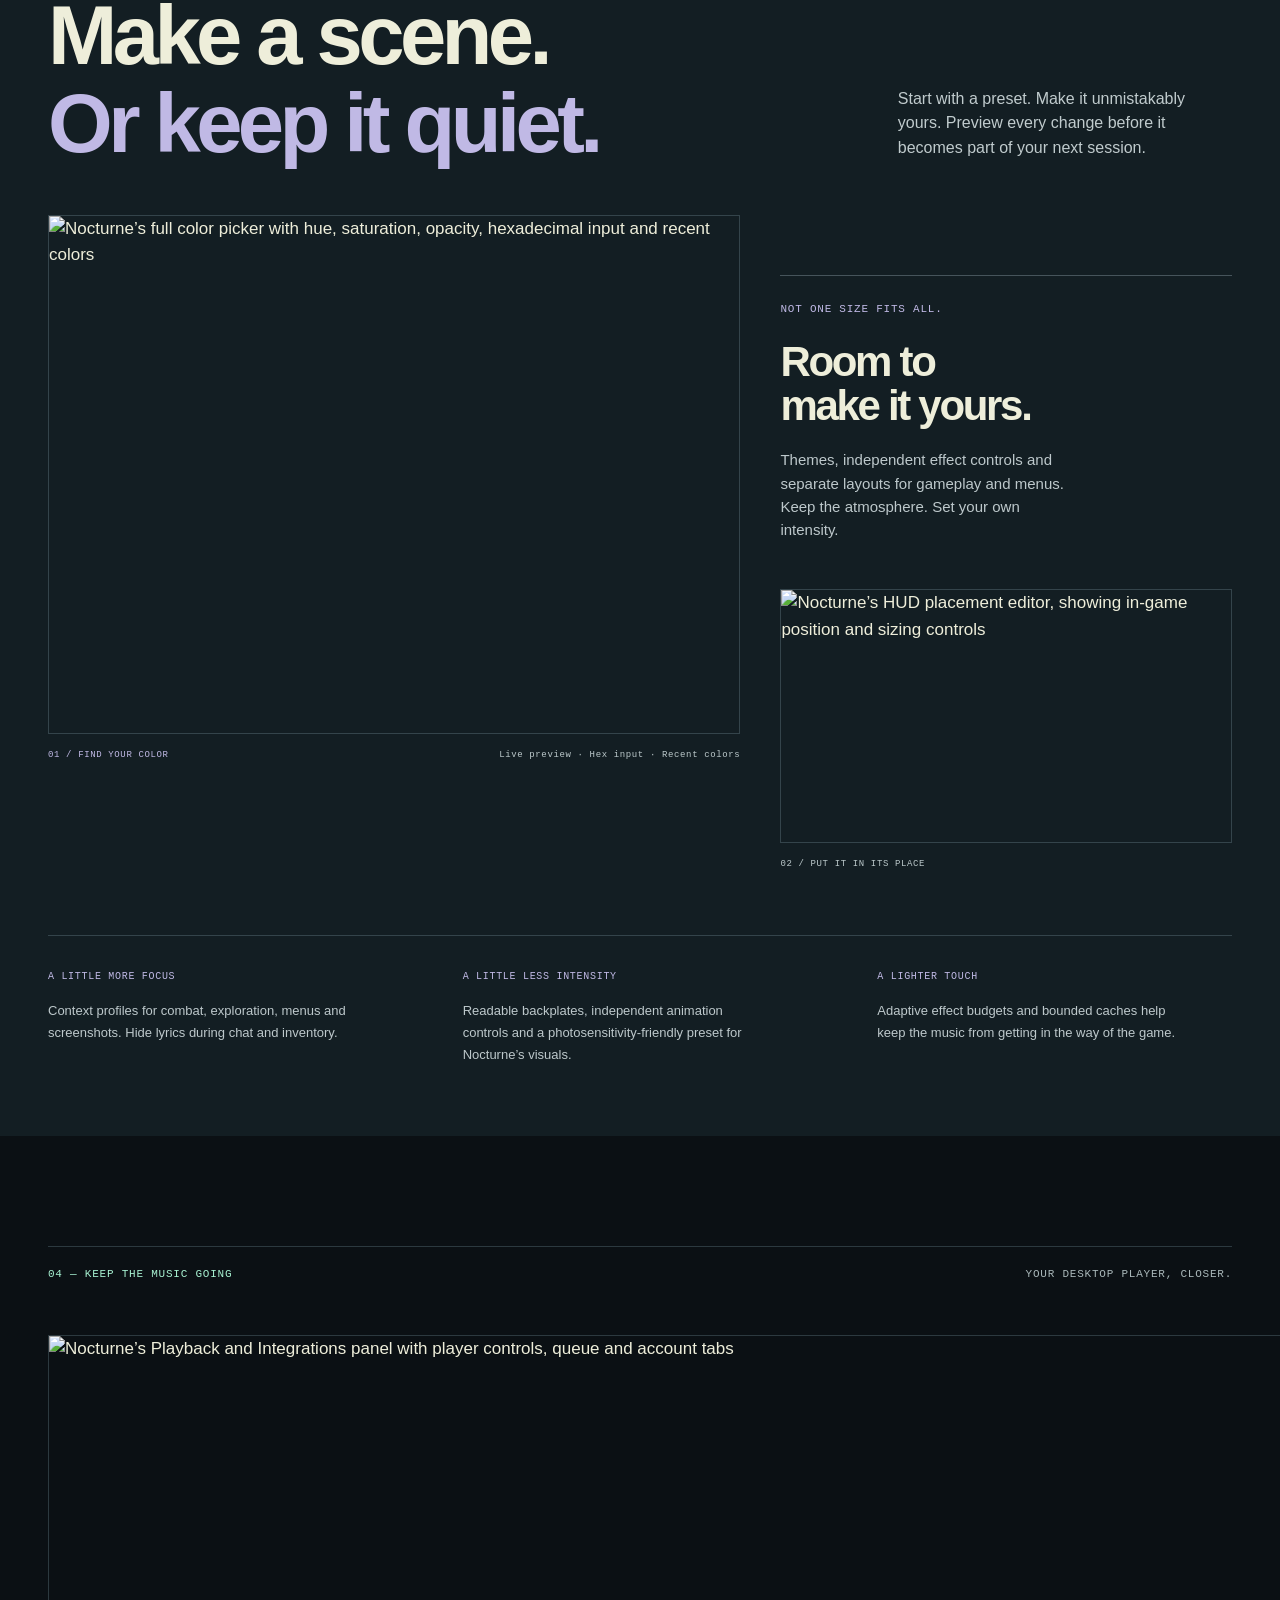
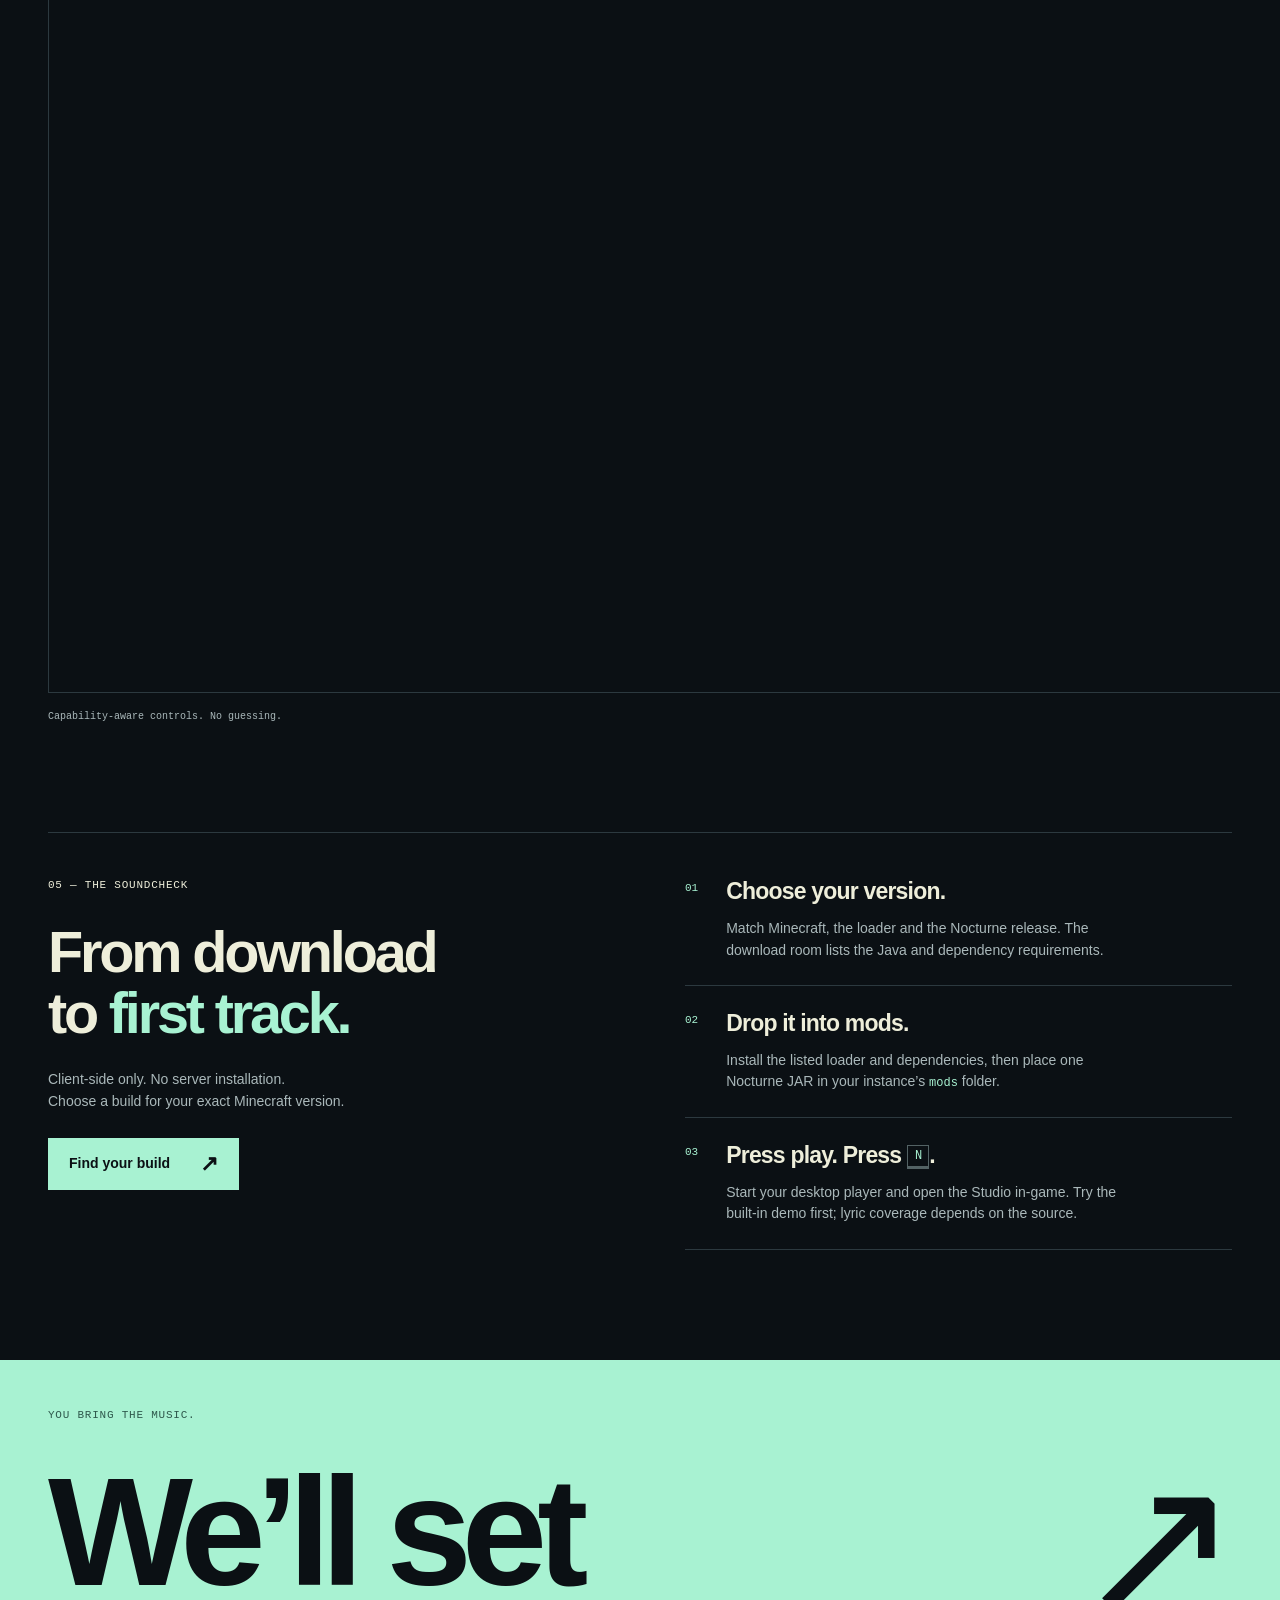
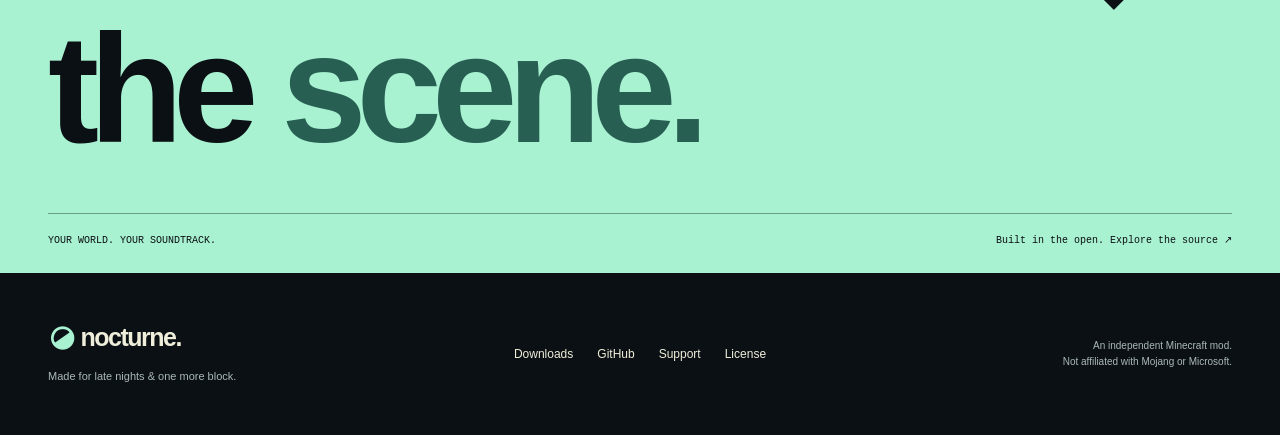
==== commit a80a9416: "Add 57 lyric presets and camera-locked Perfection for 1.0.2" ====
--- a/site/index.html
+++ b/site/index.html
@@ -17,7 +17,7 @@
 <h1 class="masthead" id="hero-title">nocturne<span>.</span></h1>
 <div class="hero-description"><h2>After dark,<br> <em>in tune.</em></h2><div><p>Your songs, woven into your world.<br> Synchronized lyrics. Desktop playback.<br> A Studio that feels like yours.</p><div class="hero-actions"><a class="button" href="downloads.html">Download Nocturne <span aria-hidden="true">↗</span></a><a class="text-link" href="#showcase">Explore the mod <span aria-hidden="true">↓</span></a></div></div><span class="session-note" aria-hidden="true">ONE MORE SONG.<br>ONE MORE BLOCK.</span></div>
 <section class="capture-deck" id="showcase" aria-label="Explore Nocturne screenshots"><div class="capture-toolbar"><span class="tiny-label">THE EXPERIENCE / IN GAME</span><div class="capture-tabs" role="tablist" aria-label="Screenshots"><button id="tab-world" role="tab" aria-selected="true" aria-controls="capture-panel" tabindex="0" data-capture="world">01 <span>World lyrics</span></button><button id="tab-studio" role="tab" aria-selected="false" aria-controls="capture-panel" tabindex="-1" data-capture="studio">02 <span>The Studio</span></button><button id="tab-timing" role="tab" aria-selected="false" aria-controls="capture-panel" tabindex="-1" data-capture="timing">03 <span>Lyric workspace</span></button></div></div><figure class="capture-panel" id="capture-panel" role="tabpanel" aria-labelledby="tab-world" tabindex="0"><div class="capture-image"><img id="capture-image" src="assets/world.png" width="854" height="478" alt="Nocturne’s built-in Neon Rain demo showing synchronized lyrics in a rainy Minecraft world" fetchpriority="high"></div><figcaption><div><span id="capture-number" class="capture-number">01 / 03</span><span id="capture-caption">The words belong here.</span></div><span id="capture-note">Actual gameplay capture · Built-in demo track</span></figcaption></figure></section>
-<p class="release-note"><strong>Official Release Version 1.0.1.</strong> Minecraft 26.1.2 · Fabric · Windows. Safer lyric matching, previews before saving, precise editor controls and calmer defaults. <a href="https://github.com/Truwty/nocturne/blob/main/docs/releases/1.0.0.md">Read what’s new ↗</a></p>
+<p class="release-note"><strong>Official Release Version 1.0.2.</strong> Minecraft 26.1.2 · Fabric · Windows. 57 lyric presets, camera-locked Perfection, searchable looks and complete appearance undo/redo. <a href="https://github.com/Truwty/nocturne/blob/main/docs/releases/1.0.0.md">Read what’s new ↗</a></p>
 <div class="spec-strip"><span><i aria-hidden="true"></i> Entirely client-side</span><span>Automatic desktop detection</span><span>No Spotify login required</span><a href="downloads.html">Find your exact build <span aria-hidden="true">↗</span></a></div>
 </section>
 <section class="manifesto wrap" id="features" aria-labelledby="manifesto-title"><div class="section-index"><span>01 — THE FEELING</span><span>LESS ALT-TABBING. MORE BEING THERE.</span></div><h2 id="manifesto-title">Stay in<br><span>your world.</span></h2><div class="manifesto-bottom"><p>You know the feeling. The right song, a familiar world, nowhere else you need to be. Nocturne keeps that moment intact.</p><dl><div><dt>Stay connected</dt><dd>Detect your desktop player automatically.</dd></div><div><dt>Find the words</dt><dd>Synced lyrics, with timing you can fine-tune.</dd></div><div><dt>Keep it personal</dt><dd>Your colors, your layout, your level of motion.</dd></div></dl></div></section>
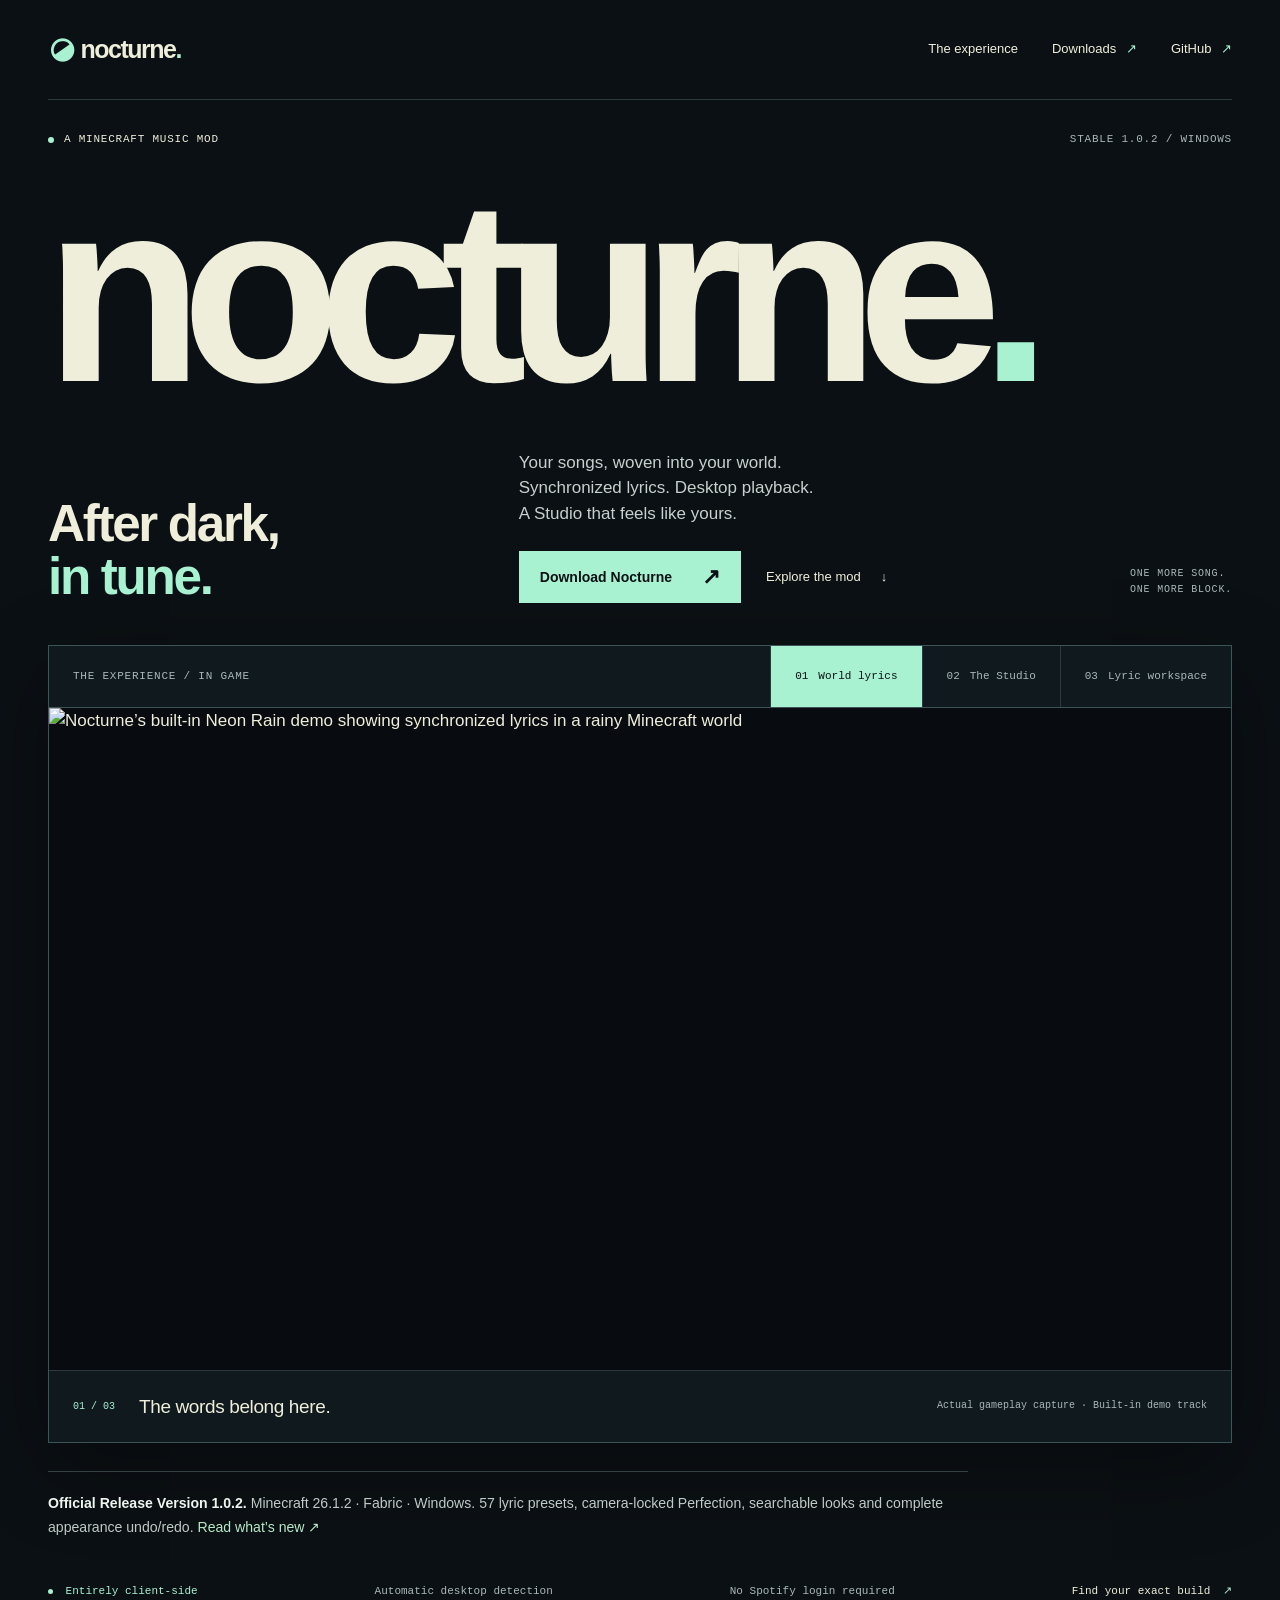
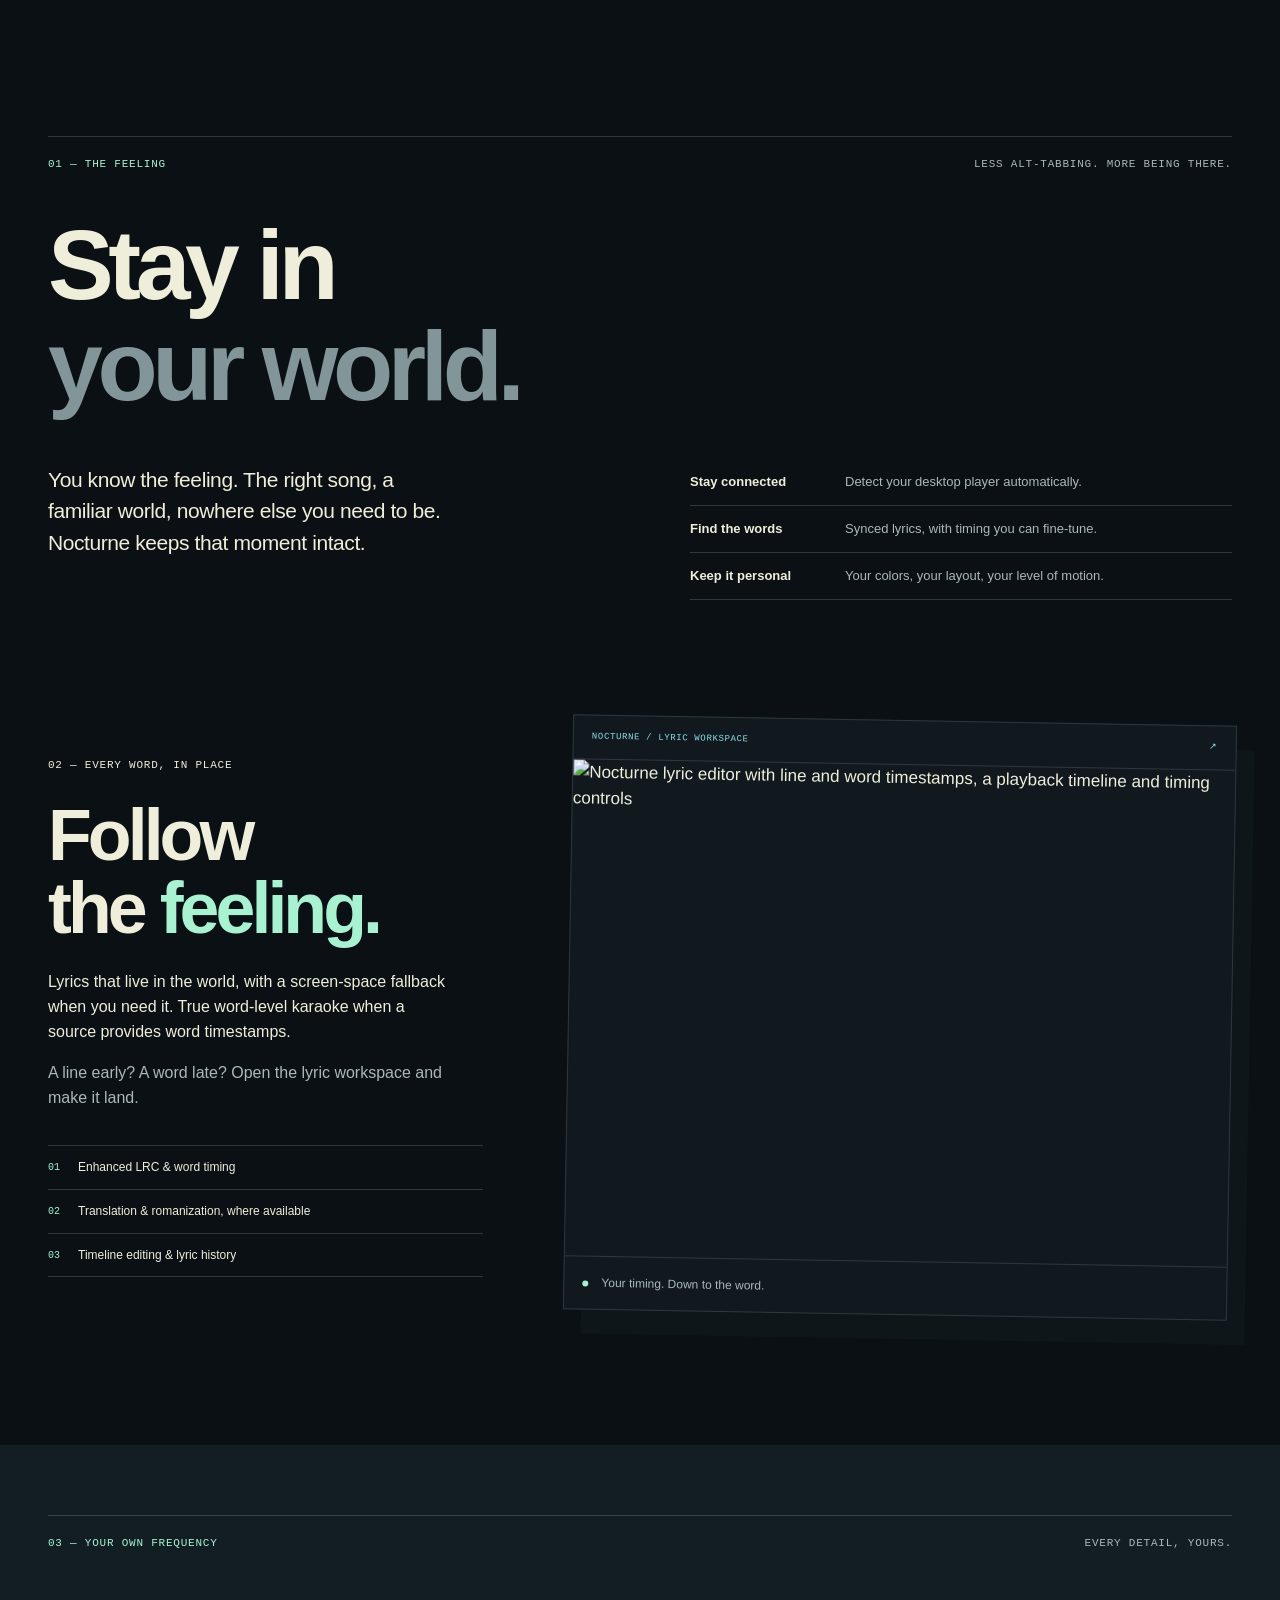
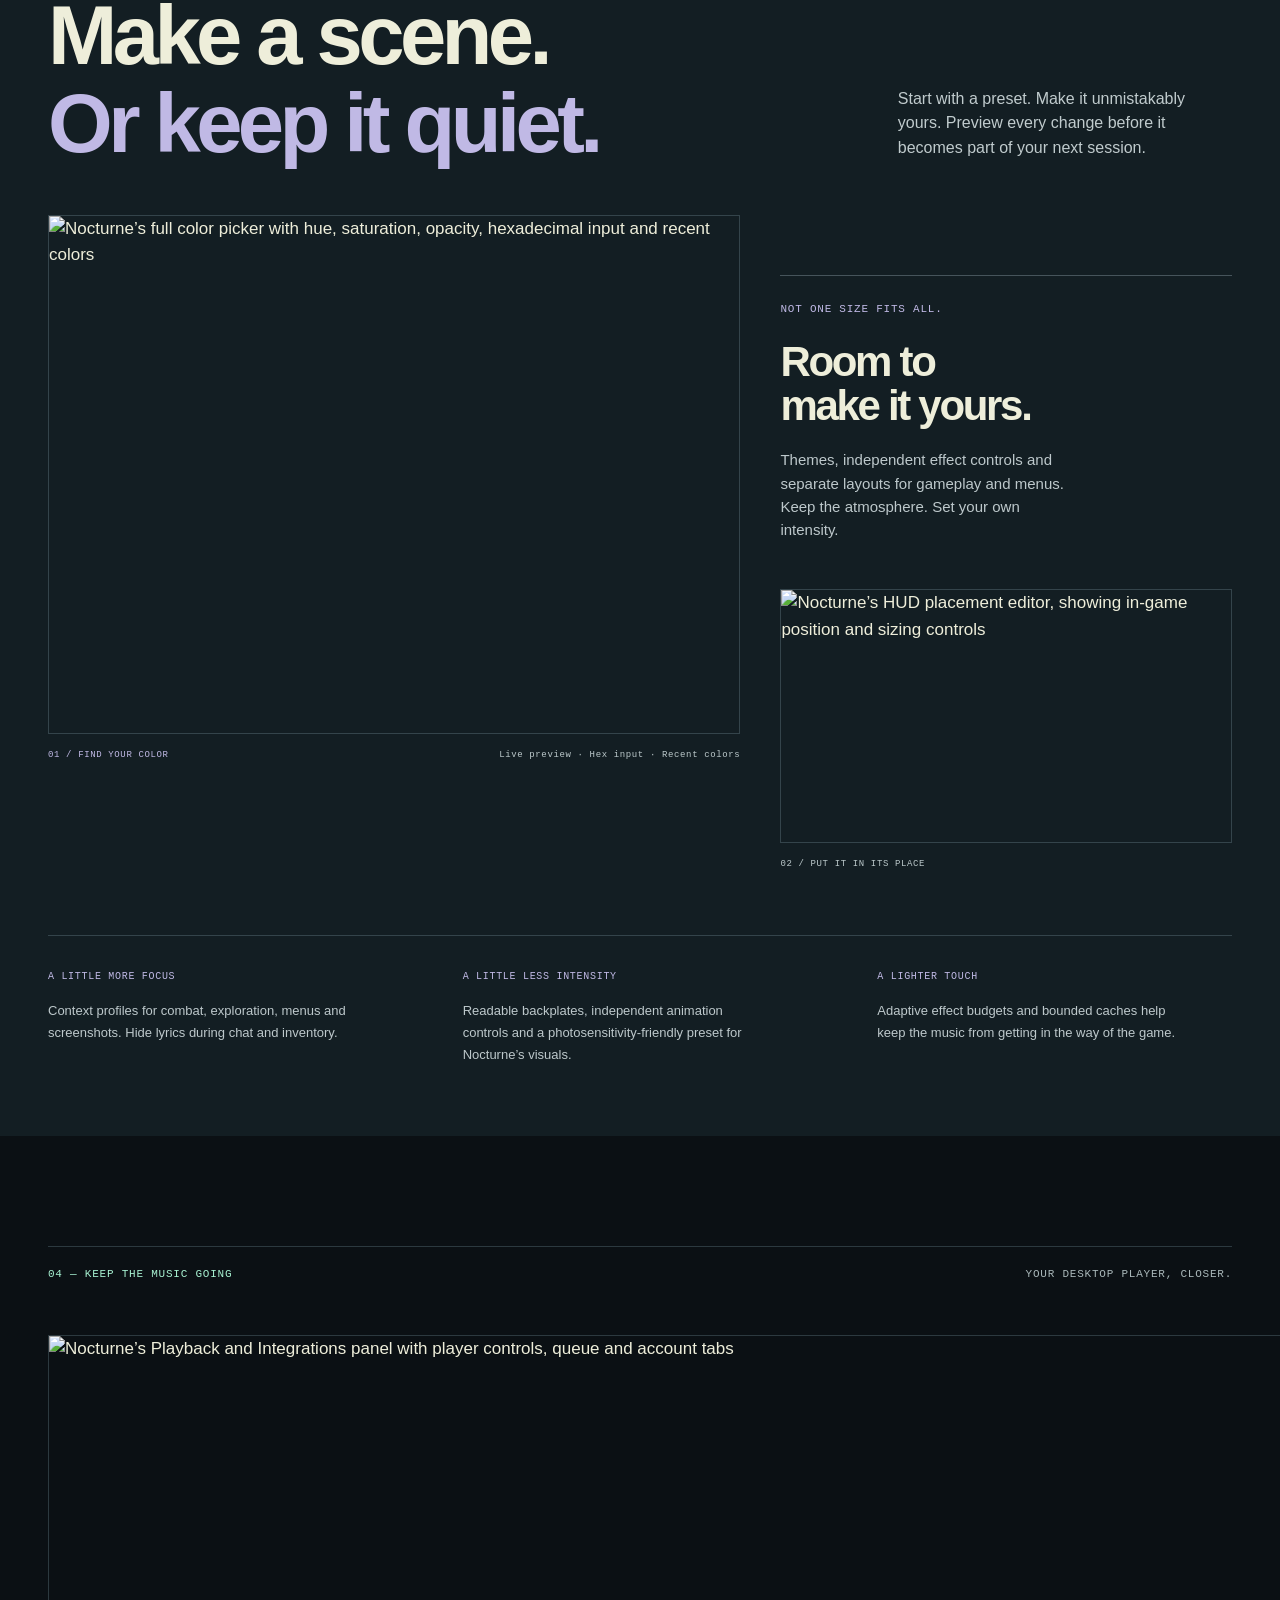
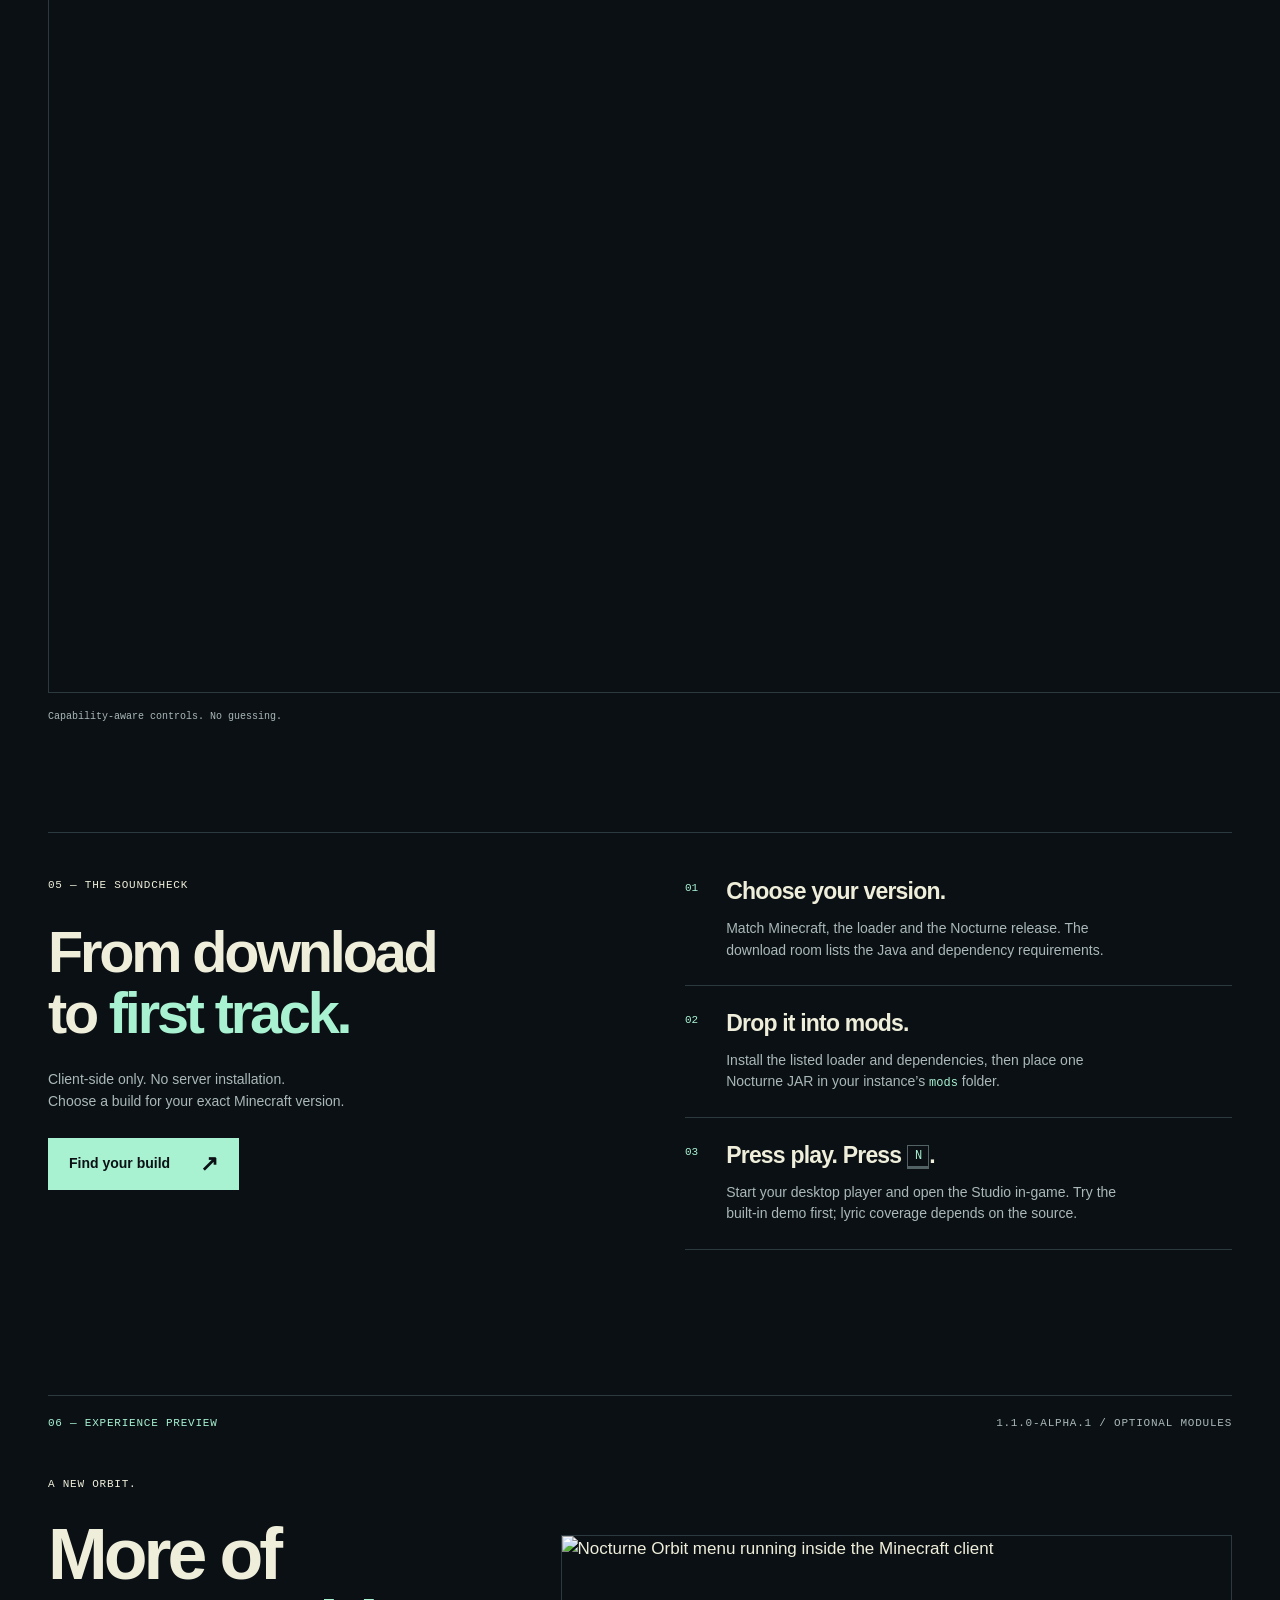
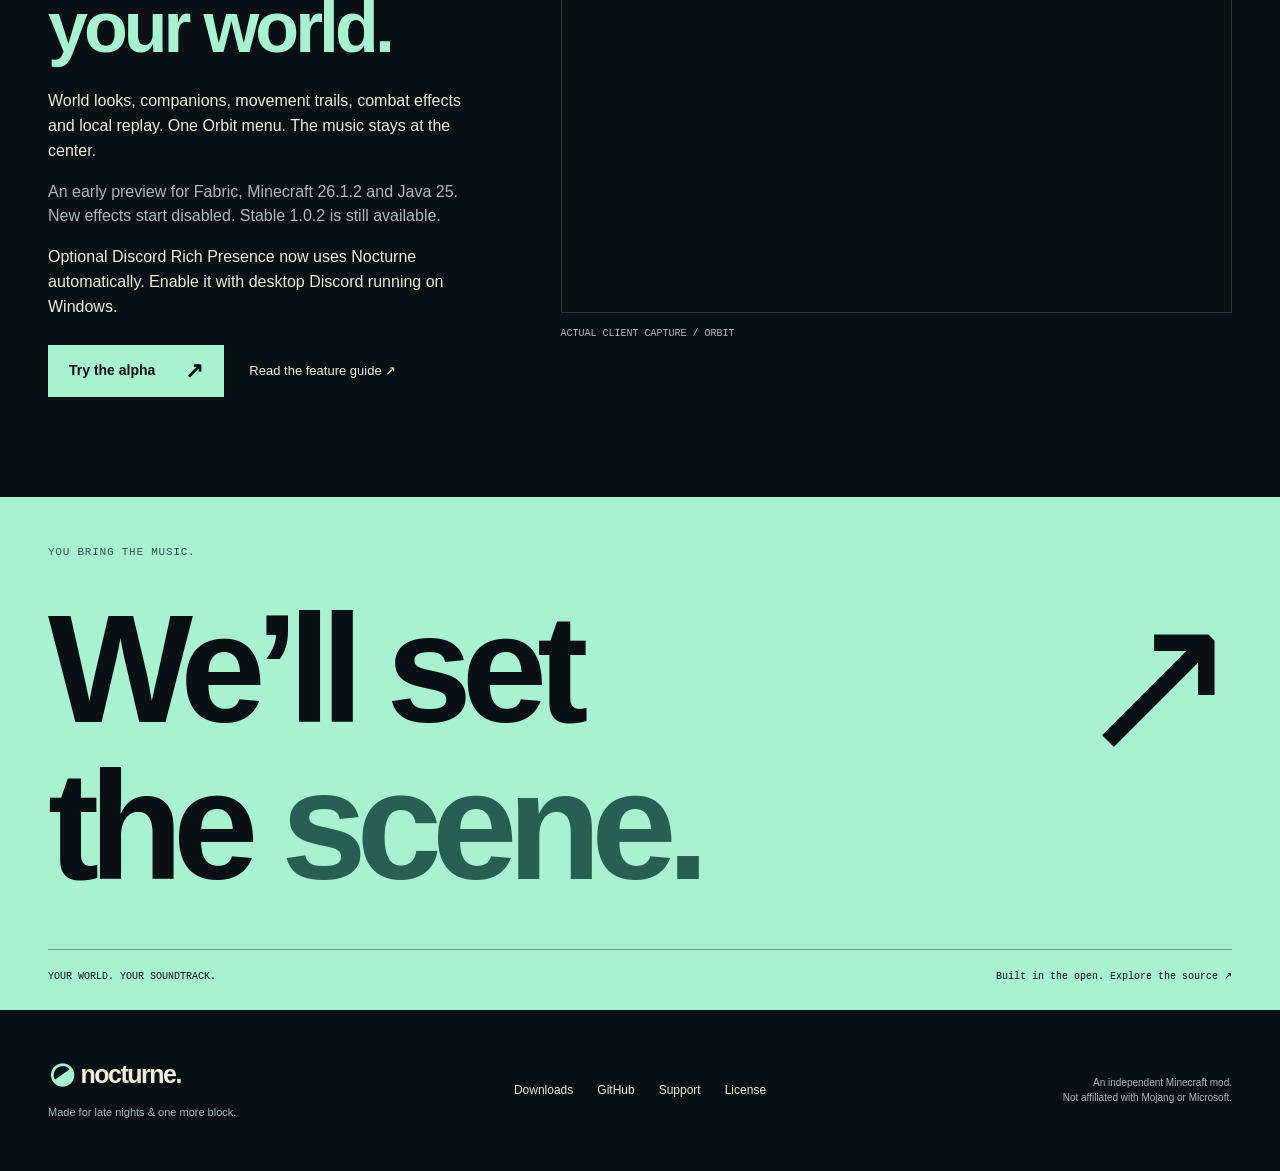
==== commit 6ca7b80b: "Show the Experience alpha on the website and repository" ====
--- a/site/index.html
+++ b/site/index.html
@@ -6,18 +6,18 @@
 <meta name="description" content="Stay in your world. Nocturne brings synchronized lyrics, desktop music controls and a deeply personal Studio to Minecraft. Client-side. No Spotify login required.">
 <meta name="theme-color" content="#0b1014"><link rel="canonical" href="https://truwty.github.io/nocturne/">
 <meta property="og:title" content="Nocturne — After dark, in tune."><meta property="og:description" content="Your music. Your Minecraft. A little more atmosphere."><meta property="og:type" content="website"><meta property="og:url" content="https://truwty.github.io/nocturne/"><meta property="og:image" content="https://truwty.github.io/nocturne/assets/world.png"><meta name="twitter:card" content="summary_large_image">
-<link rel="icon" href="assets/icon.png"><link rel="stylesheet" href="style.css?v=20261102"><script src="ui.js?v=20261102" defer></script>
+<link rel="icon" href="assets/icon.png"><link rel="stylesheet" href="style.css?v=20261103"><script src="ui.js?v=20261102" defer></script>
 </head>
 <body>
 <a class="skip" href="#main">Skip to content</a>
 <header class="header wrap"><a class="brand" href="./" aria-label="Nocturne home"><span class="brand-mark" aria-hidden="true">◒</span> nocturne<span class="brand-dot">.</span></a><nav aria-label="Main navigation"><a href="#showcase">The experience</a><a href="downloads.html">Downloads <span aria-hidden="true">↗</span></a><a href="https://github.com/Truwty/nocturne">GitHub <span aria-hidden="true">↗</span></a></nav></header>
 <main id="main">
 <section class="hero wrap" aria-labelledby="hero-title">
-<div class="hero-index"><p class="eyebrow"><span class="status-dot"></span> A MINECRAFT MUSIC MOD</p><span class="tiny-label">OFFICIAL RELEASE 1.0 / WINDOWS</span></div>
+<div class="hero-index"><p class="eyebrow"><span class="status-dot"></span> A MINECRAFT MUSIC MOD</p><span class="tiny-label">STABLE 1.0.2 / WINDOWS</span></div>
 <h1 class="masthead" id="hero-title">nocturne<span>.</span></h1>
 <div class="hero-description"><h2>After dark,<br> <em>in tune.</em></h2><div><p>Your songs, woven into your world.<br> Synchronized lyrics. Desktop playback.<br> A Studio that feels like yours.</p><div class="hero-actions"><a class="button" href="downloads.html">Download Nocturne <span aria-hidden="true">↗</span></a><a class="text-link" href="#showcase">Explore the mod <span aria-hidden="true">↓</span></a></div></div><span class="session-note" aria-hidden="true">ONE MORE SONG.<br>ONE MORE BLOCK.</span></div>
 <section class="capture-deck" id="showcase" aria-label="Explore Nocturne screenshots"><div class="capture-toolbar"><span class="tiny-label">THE EXPERIENCE / IN GAME</span><div class="capture-tabs" role="tablist" aria-label="Screenshots"><button id="tab-world" role="tab" aria-selected="true" aria-controls="capture-panel" tabindex="0" data-capture="world">01 <span>World lyrics</span></button><button id="tab-studio" role="tab" aria-selected="false" aria-controls="capture-panel" tabindex="-1" data-capture="studio">02 <span>The Studio</span></button><button id="tab-timing" role="tab" aria-selected="false" aria-controls="capture-panel" tabindex="-1" data-capture="timing">03 <span>Lyric workspace</span></button></div></div><figure class="capture-panel" id="capture-panel" role="tabpanel" aria-labelledby="tab-world" tabindex="0"><div class="capture-image"><img id="capture-image" src="assets/world.png" width="854" height="478" alt="Nocturne’s built-in Neon Rain demo showing synchronized lyrics in a rainy Minecraft world" fetchpriority="high"></div><figcaption><div><span id="capture-number" class="capture-number">01 / 03</span><span id="capture-caption">The words belong here.</span></div><span id="capture-note">Actual gameplay capture · Built-in demo track</span></figcaption></figure></section>
-<p class="release-note"><strong>Official Release Version 1.0.2.</strong> Minecraft 26.1.2 · Fabric · Windows. 57 lyric presets, camera-locked Perfection, searchable looks and complete appearance undo/redo. <a href="https://github.com/Truwty/nocturne/blob/main/docs/releases/1.0.0.md">Read what’s new ↗</a></p>
+<p class="release-note"><strong>Official Release Version 1.0.2.</strong> Minecraft 26.1.2 · Fabric · Windows. 57 lyric presets, camera-locked Perfection, searchable looks and complete appearance undo/redo. <a href="https://github.com/Truwty/nocturne/blob/main/docs/releases/1.0.2.md">Read what’s new ↗</a></p>
 <div class="spec-strip"><span><i aria-hidden="true"></i> Entirely client-side</span><span>Automatic desktop detection</span><span>No Spotify login required</span><a href="downloads.html">Find your exact build <span aria-hidden="true">↗</span></a></div>
 </section>
 <section class="manifesto wrap" id="features" aria-labelledby="manifesto-title"><div class="section-index"><span>01 — THE FEELING</span><span>LESS ALT-TABBING. MORE BEING THERE.</span></div><h2 id="manifesto-title">Stay in<br><span>your world.</span></h2><div class="manifesto-bottom"><p>You know the feeling. The right song, a familiar world, nowhere else you need to be. Nocturne keeps that moment intact.</p><dl><div><dt>Stay connected</dt><dd>Detect your desktop player automatically.</dd></div><div><dt>Find the words</dt><dd>Synced lyrics, with timing you can fine-tune.</dd></div><div><dt>Keep it personal</dt><dd>Your colors, your layout, your level of motion.</dd></div></dl></div></section>
@@ -25,6 +25,10 @@
 <section class="personal-section" aria-labelledby="personal-title"><div class="wrap"><div class="section-index"><span>03 — YOUR OWN FREQUENCY</span><span>EVERY DETAIL, YOURS.</span></div><div class="personal-heading"><h2 id="personal-title">Make a scene.<br><em>Or keep it quiet.</em></h2><p>Start with a preset. Make it unmistakably yours. Preview every change before it becomes part of your next session.</p></div><div class="custom-showcase"><figure class="custom-main"><img src="assets/interface-picker.png" width="1280" height="958" loading="lazy" alt="Nocturne’s full color picker with hue, saturation, opacity, hexadecimal input and recent colors"><figcaption><span>01 / FIND YOUR COLOR</span><span>Live preview · Hex input · Recent colors</span></figcaption></figure><div class="custom-side"><div class="custom-note"><span class="tiny-label">NOT ONE SIZE FITS ALL.</span><h3>Room to<br>make it yours.</h3><p>Themes, independent effect controls and separate layouts for gameplay and menus. Keep the atmosphere. Set your own intensity.</p></div><figure><img src="assets/placement-editor.png" width="854" height="478" loading="lazy" alt="Nocturne’s HUD placement editor, showing in-game position and sizing controls"><figcaption>02 / PUT IT IN ITS PLACE</figcaption></figure></div></div><div class="personal-footnotes"><div><span class="tiny-label">A LITTLE MORE FOCUS</span><p>Context profiles for combat, exploration, menus and screenshots. Hide lyrics during chat and inventory.</p></div><div><span class="tiny-label">A LITTLE LESS INTENSITY</span><p>Readable backplates, independent animation controls and a photosensitivity-friendly preset for Nocturne’s visuals.</p></div><div><span class="tiny-label">A LIGHTER TOUCH</span><p>Adaptive effect budgets and bounded caches help keep the music from getting in the way of the game.</p></div></div></div></section>
 <section class="playback-section wrap" aria-labelledby="playback-title"><div class="section-index"><span>04 — KEEP THE MUSIC GOING</span><span>YOUR DESKTOP PLAYER, CLOSER.</span></div><div class="playback-layout"><figure><img src="assets/playback.png" width="1280" height="958" loading="lazy" alt="Nocturne’s Playback and Integrations panel with player controls, queue and account tabs"><figcaption>Capability-aware controls. No guessing.</figcaption></figure><div class="story-copy"><h2 id="playback-title">Already<br>playing?<br><em>Carry on.</em></h2><p>Automatic desktop detection comes first. Switch players by priority, change tracks with in-game shortcuts and keep your hands in the game.</p><p class="muted">Volume, queue, shuffle and repeat depend on what the player exposes. Optional account connections add supported extras.</p><a class="text-link" href="https://github.com/Truwty/nocturne/blob/main/SUPPORT.md">Players &amp; platform support <span aria-hidden="true">↗</span></a></div></div></section>
 <section class="installation wrap" aria-labelledby="install-title"><div class="install-intro"><p class="eyebrow">05 — THE SOUNDCHECK</p><h2 id="install-title">From download<br>to <em>first track.</em></h2><p>Client-side only. No server installation.<br>Choose a build for your exact Minecraft version.</p><a class="button" href="downloads.html">Find your build <span aria-hidden="true">↗</span></a></div><ol class="install-steps"><li><span>01</span><div><h3>Choose your version.</h3><p>Match Minecraft, the loader and the Nocturne release. The download room lists the Java and dependency requirements.</p></div></li><li><span>02</span><div><h3>Drop it into mods.</h3><p>Install the listed loader and dependencies, then place one Nocturne JAR in your instance’s <code>mods</code> folder.</p></div></li><li><span>03</span><div><h3>Press play. Press <kbd>N</kbd>.</h3><p>Start your desktop player and open the Studio in-game. Try the built-in demo first; lyric coverage depends on the source.</p></div></li></ol></section>
+<section class="preview-section wrap" aria-labelledby="preview-title">
+<div class="section-index"><span>06 — EXPERIENCE PREVIEW</span><span>1.1.0-ALPHA.1 / OPTIONAL MODULES</span></div>
+<div class="preview-layout"><div class="story-copy"><p class="eyebrow">A NEW ORBIT.</p><h2 id="preview-title">More of<br><em>your world.</em></h2><p>World looks, companions, movement trails, combat effects and local replay. One Orbit menu. The music stays at the center.</p><p class="muted">An early preview for Fabric, Minecraft 26.1.2 and Java 25. New effects start disabled. Stable 1.0.2 is still available.</p><p>Optional Discord Rich Presence now uses Nocturne automatically. Enable it with desktop Discord running on Windows.</p><div class="hero-actions"><a class="button" href="downloads.html?minecraft=26.1.2&amp;loader=fabric&amp;release=v1.1.0-alpha.1&amp;previews=1">Try the alpha <span aria-hidden="true">↗</span></a><a class="text-link" href="https://github.com/Truwty/nocturne/blob/main/docs/experience-suite.md">Read the feature guide ↗</a></div></div><figure><img src="assets/experience-orbit.png" width="1280" height="720" loading="lazy" alt="Nocturne Orbit menu running inside the Minecraft client"><figcaption>ACTUAL CLIENT CAPTURE / ORBIT</figcaption></figure></div>
+</section>
 <section class="closing"><div class="wrap"><span class="tiny-label">YOU BRING THE MUSIC.</span><a href="downloads.html">We’ll set<br>the <em>scene.</em><span class="closing-arrow" aria-hidden="true">↗</span></a><div class="closing-bottom"><span>YOUR WORLD. YOUR SOUNDTRACK.</span><a href="https://github.com/Truwty/nocturne">Built in the open. Explore the source ↗</a></div></div></section>
 </main>
 <footer class="footer wrap"><div><a class="brand" href="./"><span class="brand-mark" aria-hidden="true">◒</span> nocturne.</a><p>Made for late nights &amp; one more block.</p></div><nav aria-label="Footer"><a href="downloads.html">Downloads</a><a href="https://github.com/Truwty/nocturne">GitHub</a><a href="https://github.com/Truwty/nocturne/blob/main/SUPPORT.md">Support</a><a href="https://github.com/Truwty/nocturne/blob/main/LICENSE">License</a></nav><p class="legal">An independent Minecraft mod.<br>Not affiliated with Mojang or Microsoft.</p></footer>
--- a/site/style.css
+++ b/site/style.css
@@ -15,3 +15,5 @@
 @media(prefers-reduced-motion:reduce){html{scroll-behavior:auto}*,*::before,*::after{animation:none!important;transition:none!important}.button:hover,.closing>.wrap>a:hover .closing-arrow{transform:none}}
 
 .release-note{margin:28px 0 0;padding:20px 0;border-top:1px solid #334143;color:#bfcac5;font-size:clamp(.85rem,1.1vw,1rem);line-height:1.7;max-width:920px}.release-note strong{color:#edf5ef}.release-note a{color:#b8e8c7;white-space:nowrap}
+
+.preview-section{padding-block:35px 100px}.preview-layout{display:grid;grid-template-columns:.8fr 1.2fr;gap:65px;align-items:center;margin-top:45px}.preview-layout img{width:100%;border:1px solid var(--line)}.preview-layout figcaption{font:10px var(--mono);color:var(--muted);padding-top:15px}.preview-layout .story-copy p{max-width:440px}.preview-layout .hero-actions{flex-wrap:wrap}@media(max-width:800px){.preview-layout{grid-template-columns:1fr;gap:35px}.preview-section{padding-bottom:65px}}
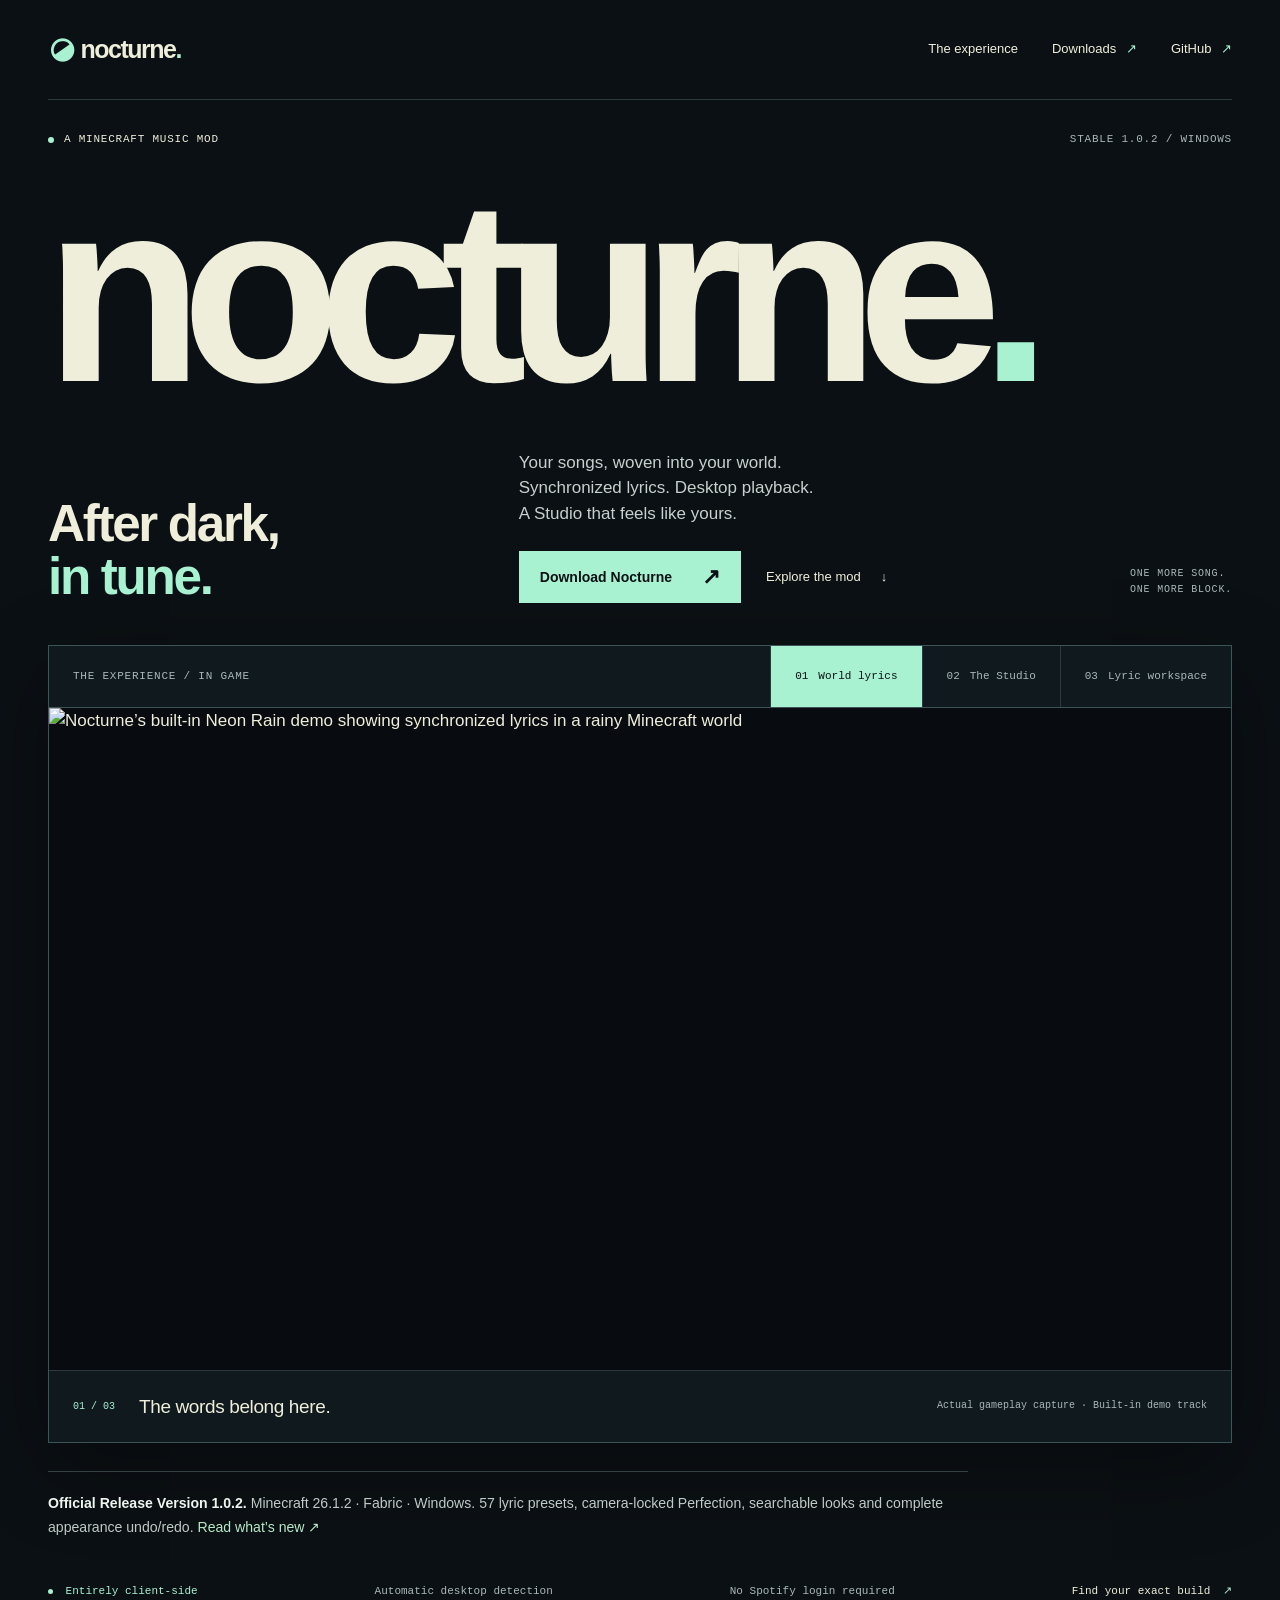
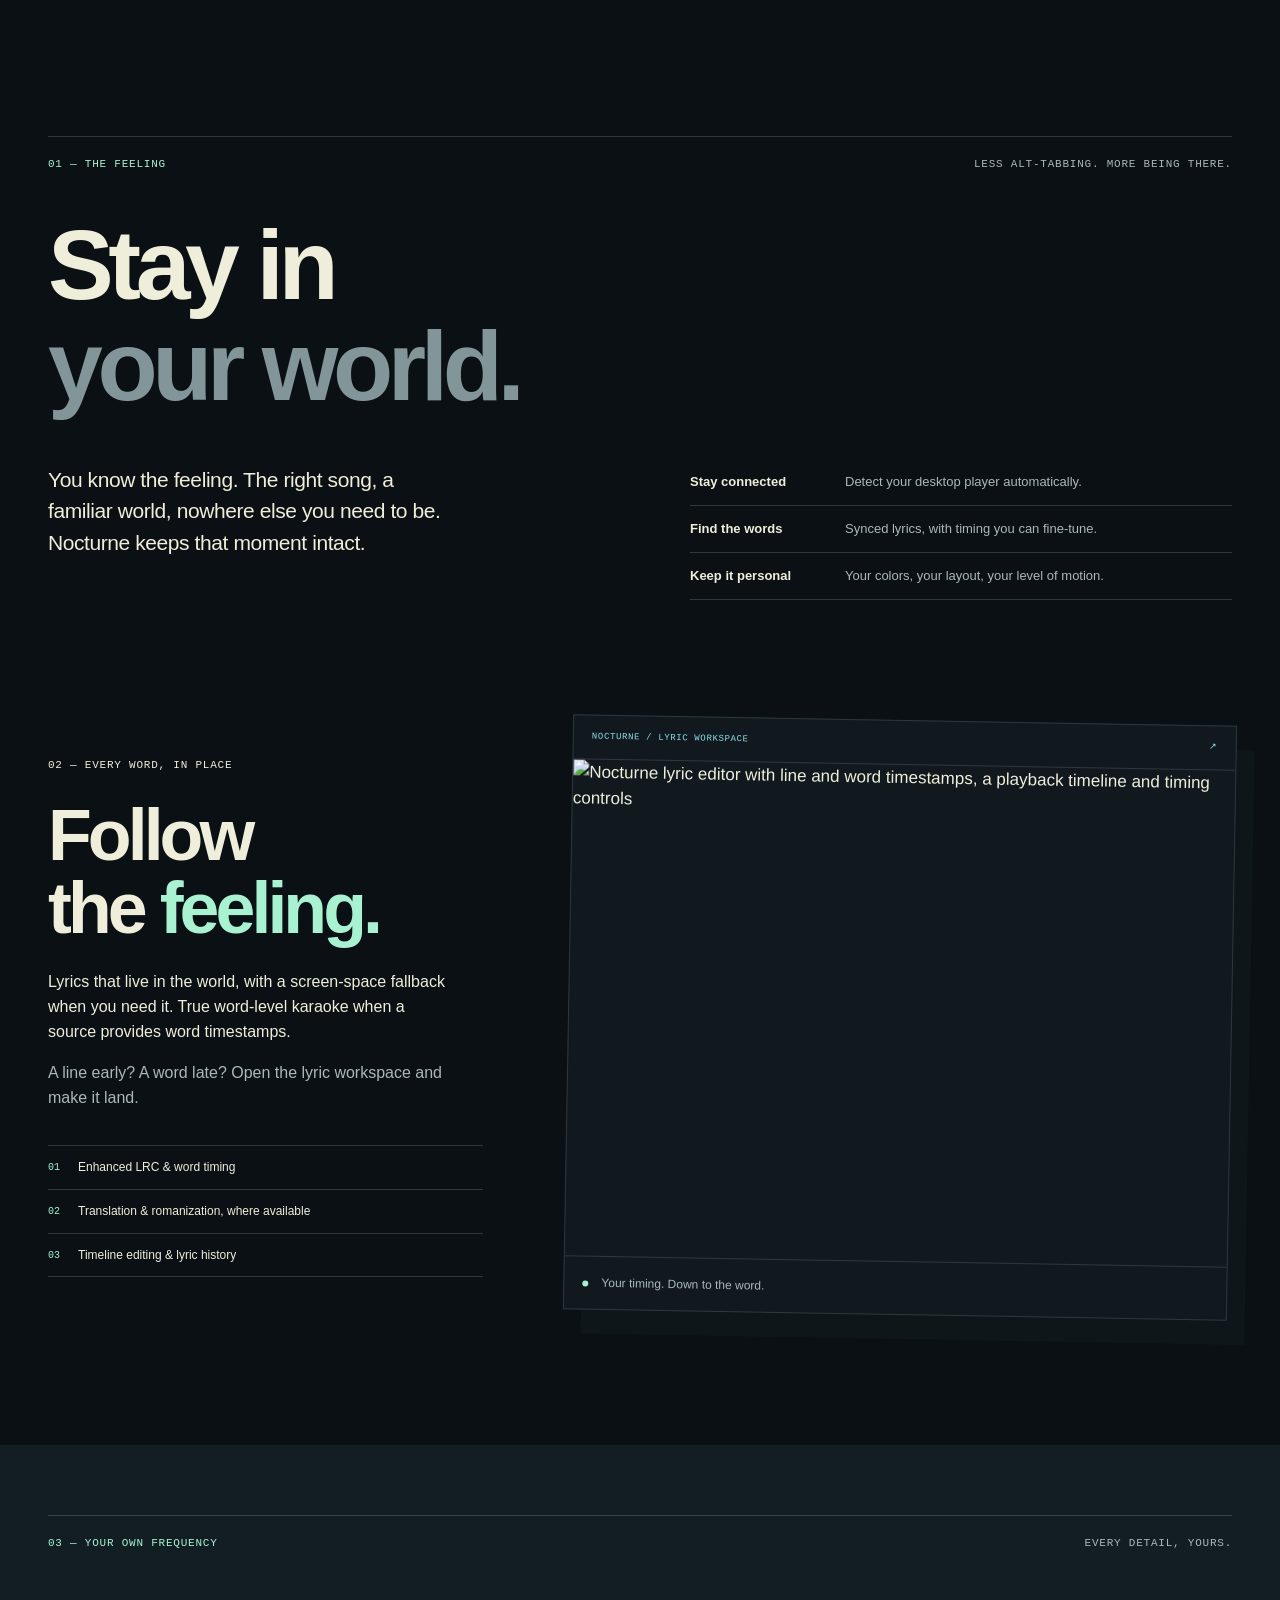
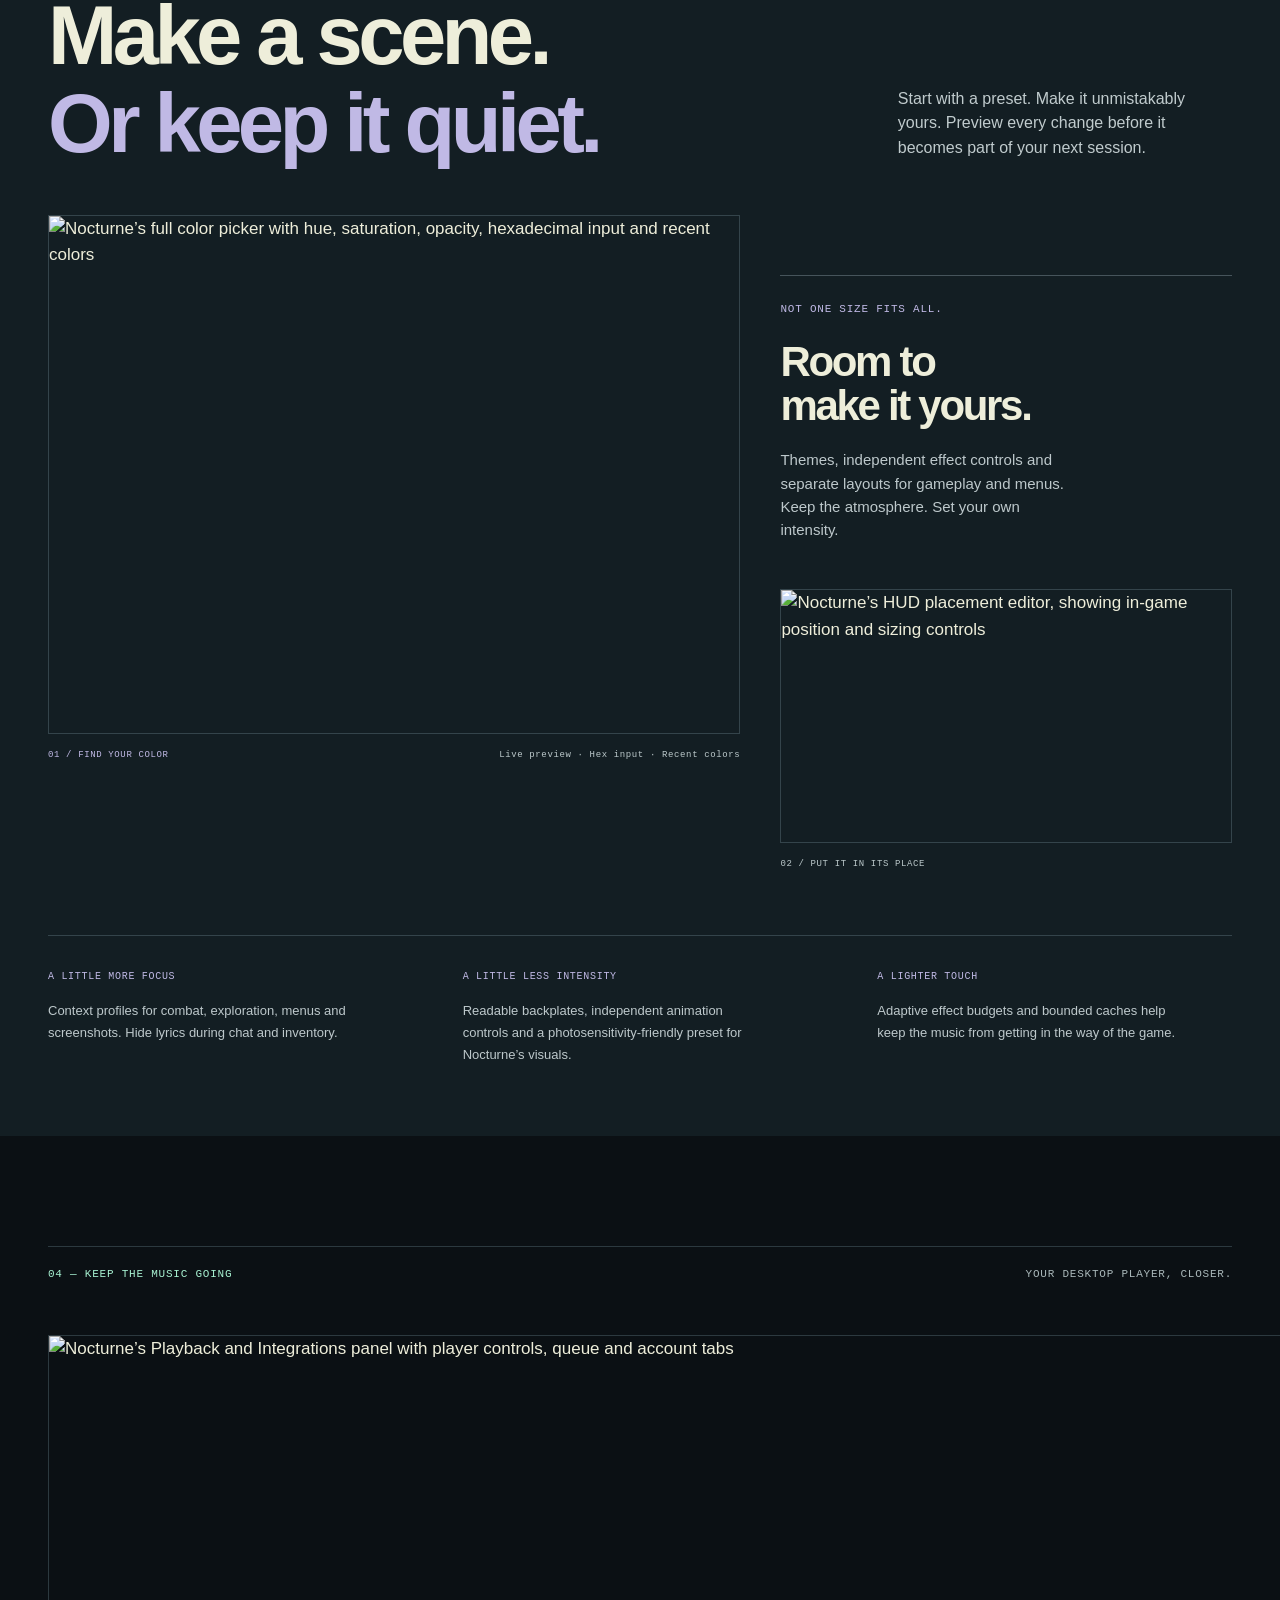
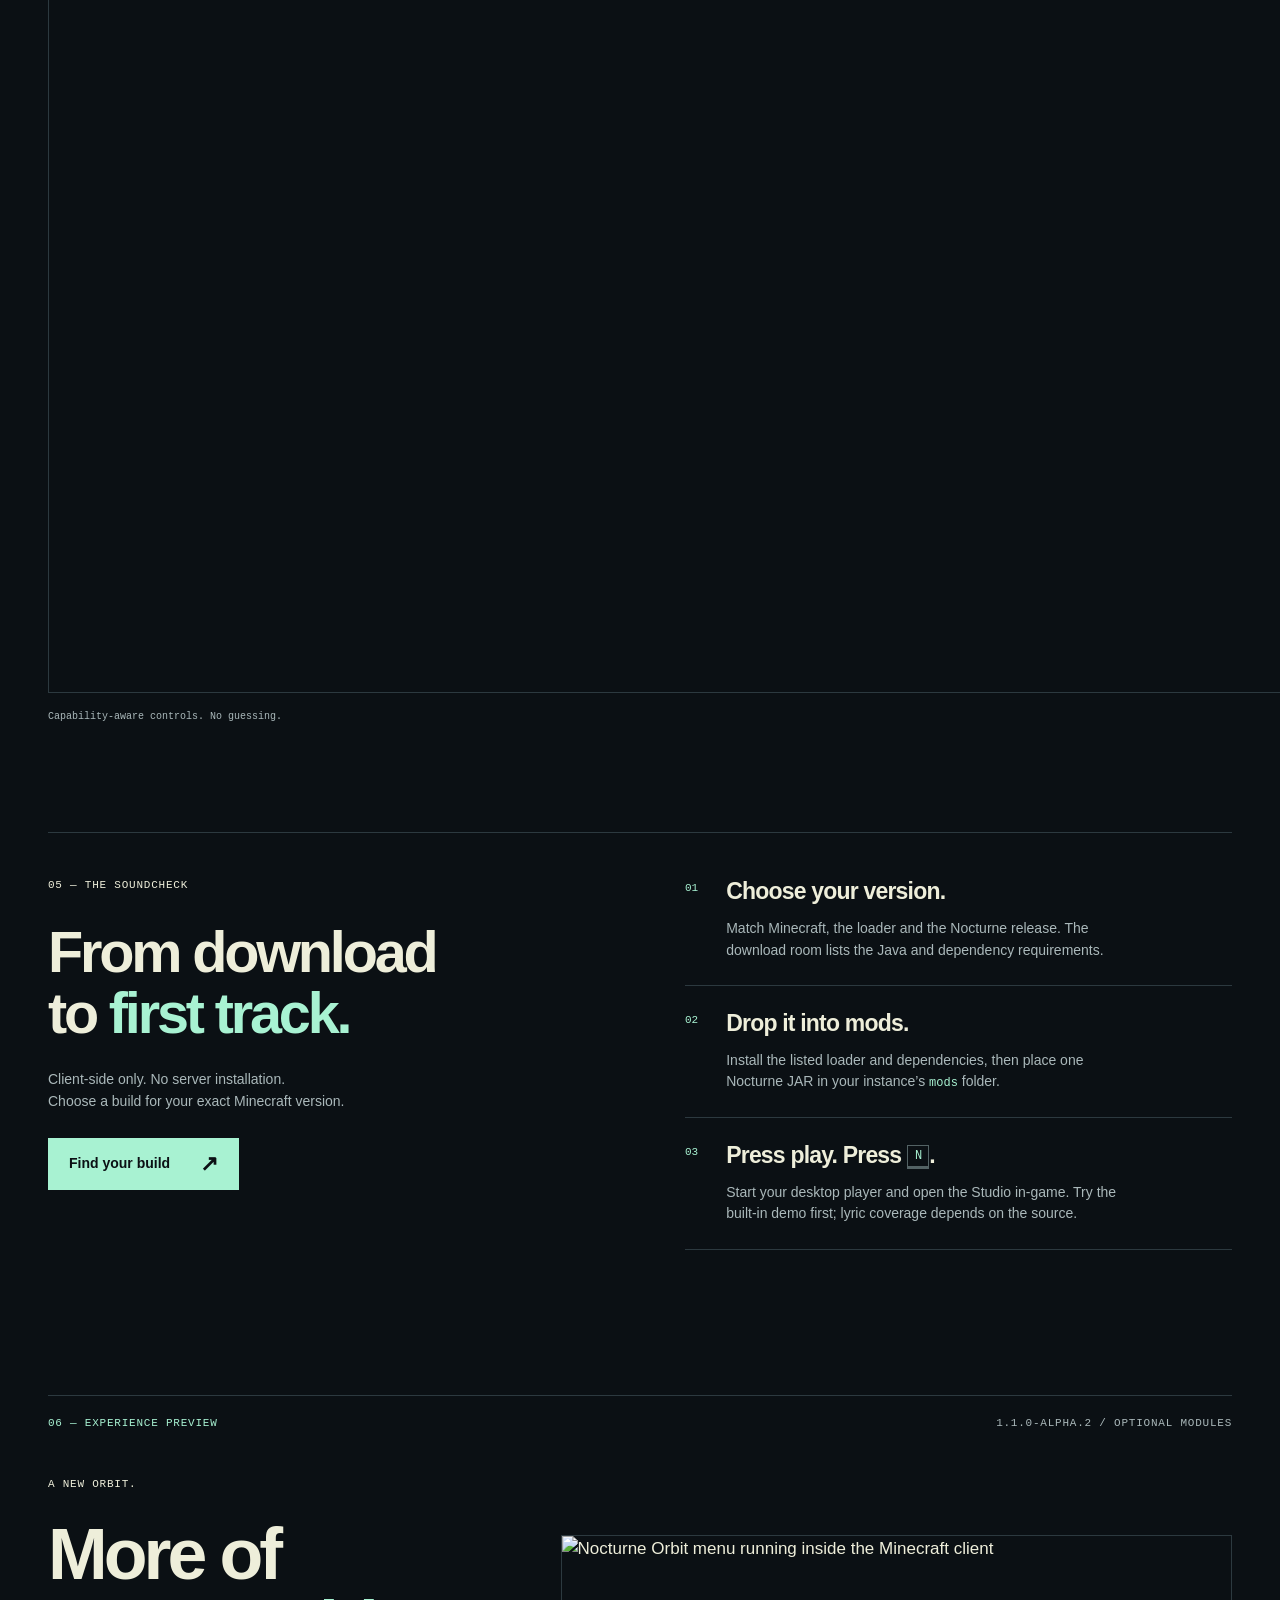
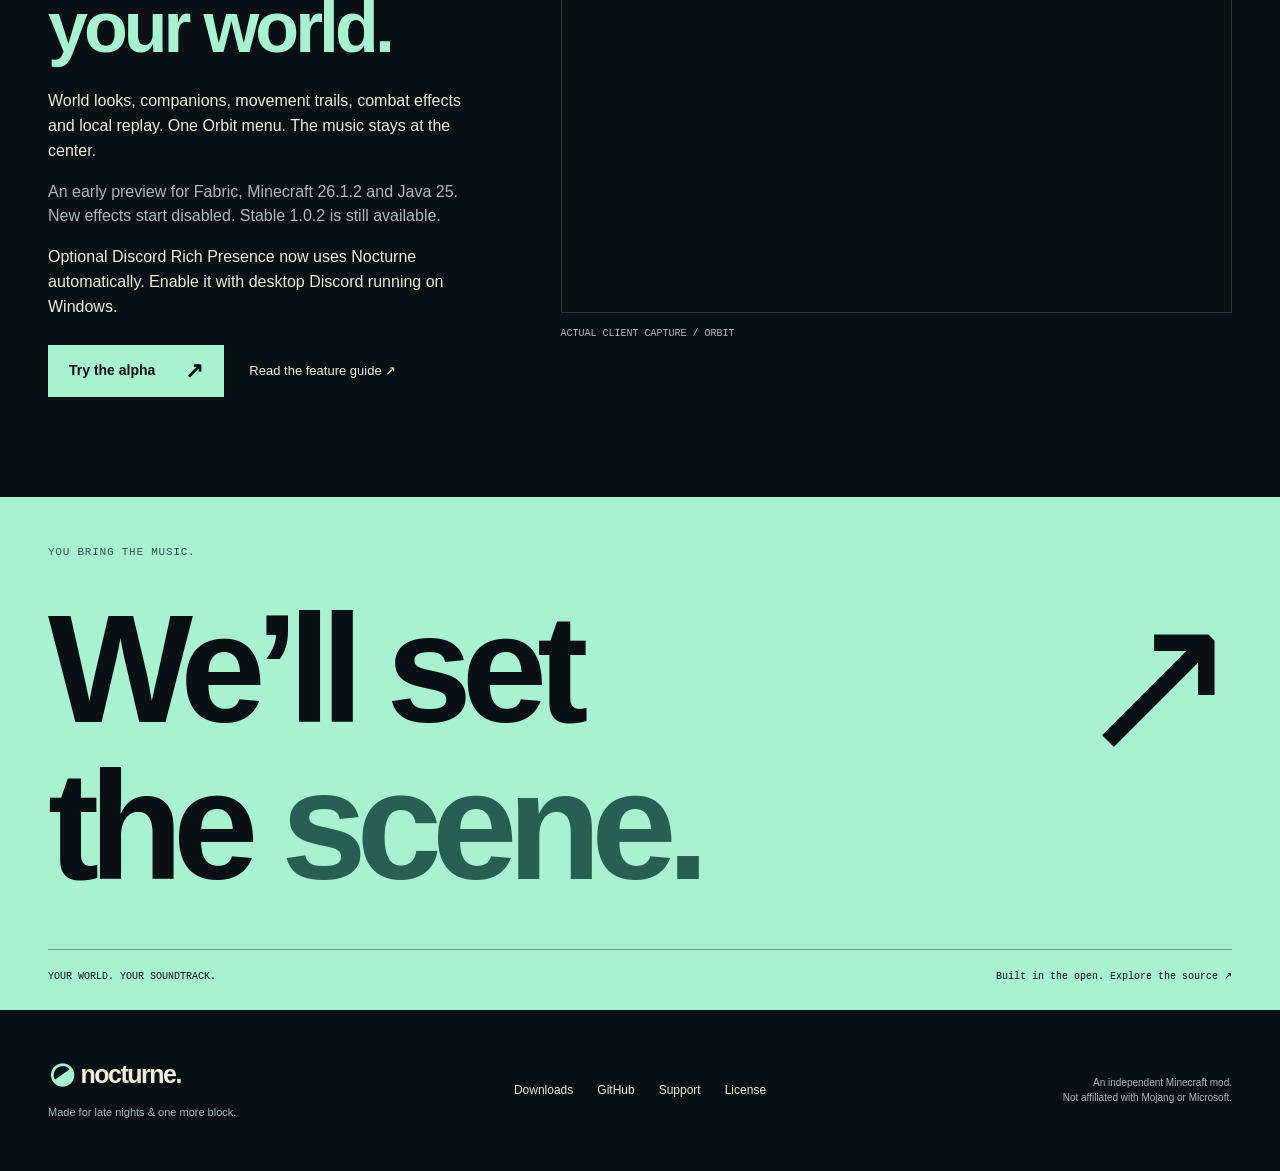
==== commit 2a2a9f4d: "Point the Experience preview to the Discord-verified alpha.2" ====
--- a/site/index.html
+++ b/site/index.html
@@ -26,8 +26,8 @@
 <section class="playback-section wrap" aria-labelledby="playback-title"><div class="section-index"><span>04 — KEEP THE MUSIC GOING</span><span>YOUR DESKTOP PLAYER, CLOSER.</span></div><div class="playback-layout"><figure><img src="assets/playback.png" width="1280" height="958" loading="lazy" alt="Nocturne’s Playback and Integrations panel with player controls, queue and account tabs"><figcaption>Capability-aware controls. No guessing.</figcaption></figure><div class="story-copy"><h2 id="playback-title">Already<br>playing?<br><em>Carry on.</em></h2><p>Automatic desktop detection comes first. Switch players by priority, change tracks with in-game shortcuts and keep your hands in the game.</p><p class="muted">Volume, queue, shuffle and repeat depend on what the player exposes. Optional account connections add supported extras.</p><a class="text-link" href="https://github.com/Truwty/nocturne/blob/main/SUPPORT.md">Players &amp; platform support <span aria-hidden="true">↗</span></a></div></div></section>
 <section class="installation wrap" aria-labelledby="install-title"><div class="install-intro"><p class="eyebrow">05 — THE SOUNDCHECK</p><h2 id="install-title">From download<br>to <em>first track.</em></h2><p>Client-side only. No server installation.<br>Choose a build for your exact Minecraft version.</p><a class="button" href="downloads.html">Find your build <span aria-hidden="true">↗</span></a></div><ol class="install-steps"><li><span>01</span><div><h3>Choose your version.</h3><p>Match Minecraft, the loader and the Nocturne release. The download room lists the Java and dependency requirements.</p></div></li><li><span>02</span><div><h3>Drop it into mods.</h3><p>Install the listed loader and dependencies, then place one Nocturne JAR in your instance’s <code>mods</code> folder.</p></div></li><li><span>03</span><div><h3>Press play. Press <kbd>N</kbd>.</h3><p>Start your desktop player and open the Studio in-game. Try the built-in demo first; lyric coverage depends on the source.</p></div></li></ol></section>
 <section class="preview-section wrap" aria-labelledby="preview-title">
-<div class="section-index"><span>06 — EXPERIENCE PREVIEW</span><span>1.1.0-ALPHA.1 / OPTIONAL MODULES</span></div>
-<div class="preview-layout"><div class="story-copy"><p class="eyebrow">A NEW ORBIT.</p><h2 id="preview-title">More of<br><em>your world.</em></h2><p>World looks, companions, movement trails, combat effects and local replay. One Orbit menu. The music stays at the center.</p><p class="muted">An early preview for Fabric, Minecraft 26.1.2 and Java 25. New effects start disabled. Stable 1.0.2 is still available.</p><p>Optional Discord Rich Presence now uses Nocturne automatically. Enable it with desktop Discord running on Windows.</p><div class="hero-actions"><a class="button" href="downloads.html?minecraft=26.1.2&amp;loader=fabric&amp;release=v1.1.0-alpha.1&amp;previews=1">Try the alpha <span aria-hidden="true">↗</span></a><a class="text-link" href="https://github.com/Truwty/nocturne/blob/main/docs/experience-suite.md">Read the feature guide ↗</a></div></div><figure><img src="assets/experience-orbit.png" width="1280" height="720" loading="lazy" alt="Nocturne Orbit menu running inside the Minecraft client"><figcaption>ACTUAL CLIENT CAPTURE / ORBIT</figcaption></figure></div>
+<div class="section-index"><span>06 — EXPERIENCE PREVIEW</span><span>1.1.0-ALPHA.2 / OPTIONAL MODULES</span></div>
+<div class="preview-layout"><div class="story-copy"><p class="eyebrow">A NEW ORBIT.</p><h2 id="preview-title">More of<br><em>your world.</em></h2><p>World looks, companions, movement trails, combat effects and local replay. One Orbit menu. The music stays at the center.</p><p class="muted">An early preview for Fabric, Minecraft 26.1.2 and Java 25. New effects start disabled. Stable 1.0.2 is still available.</p><p>Optional Discord Rich Presence now uses Nocturne automatically. Enable it with desktop Discord running on Windows.</p><div class="hero-actions"><a class="button" href="downloads.html?minecraft=26.1.2&amp;loader=fabric&amp;release=v1.1.0-alpha.2&amp;previews=1">Try the alpha <span aria-hidden="true">↗</span></a><a class="text-link" href="https://github.com/Truwty/nocturne/blob/main/docs/experience-suite.md">Read the feature guide ↗</a></div></div><figure><img src="assets/experience-orbit.png" width="1280" height="720" loading="lazy" alt="Nocturne Orbit menu running inside the Minecraft client"><figcaption>ACTUAL CLIENT CAPTURE / ORBIT</figcaption></figure></div>
 </section>
 <section class="closing"><div class="wrap"><span class="tiny-label">YOU BRING THE MUSIC.</span><a href="downloads.html">We’ll set<br>the <em>scene.</em><span class="closing-arrow" aria-hidden="true">↗</span></a><div class="closing-bottom"><span>YOUR WORLD. YOUR SOUNDTRACK.</span><a href="https://github.com/Truwty/nocturne">Built in the open. Explore the source ↗</a></div></div></section>
 </main>
